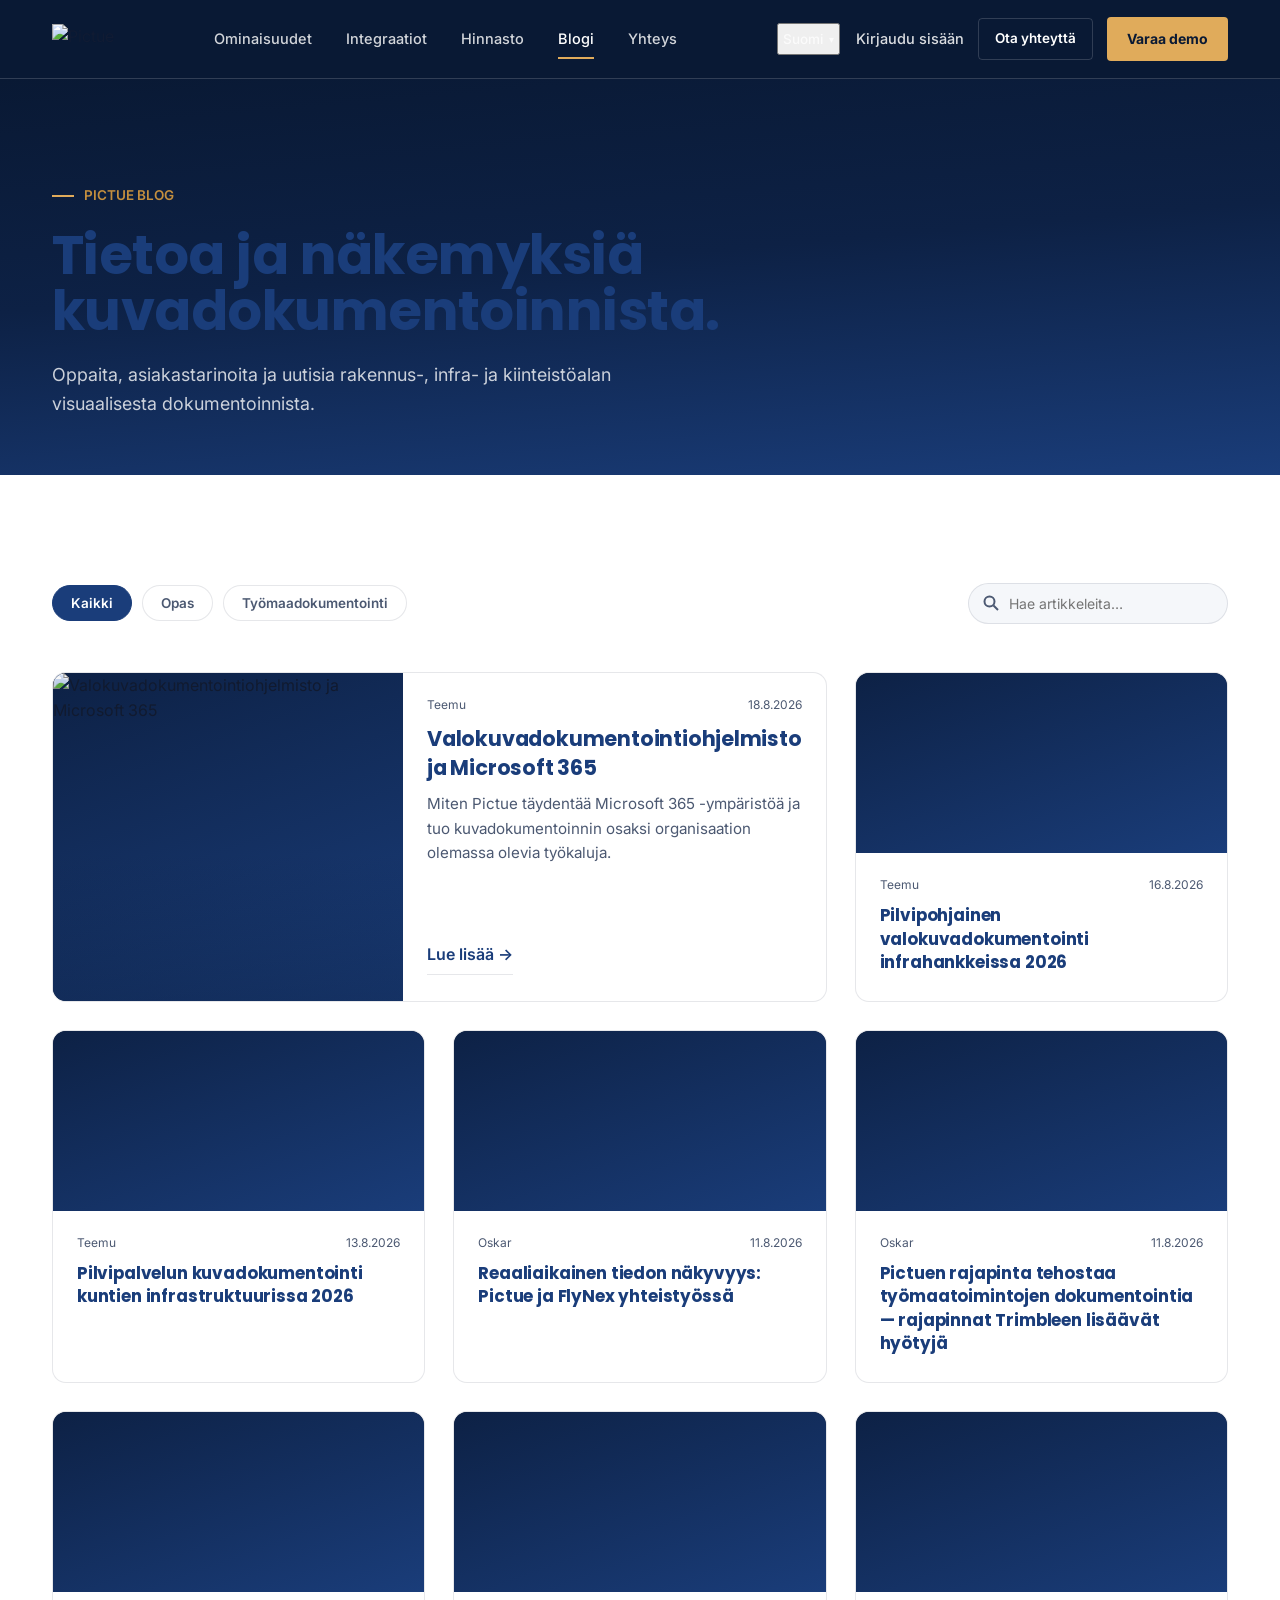
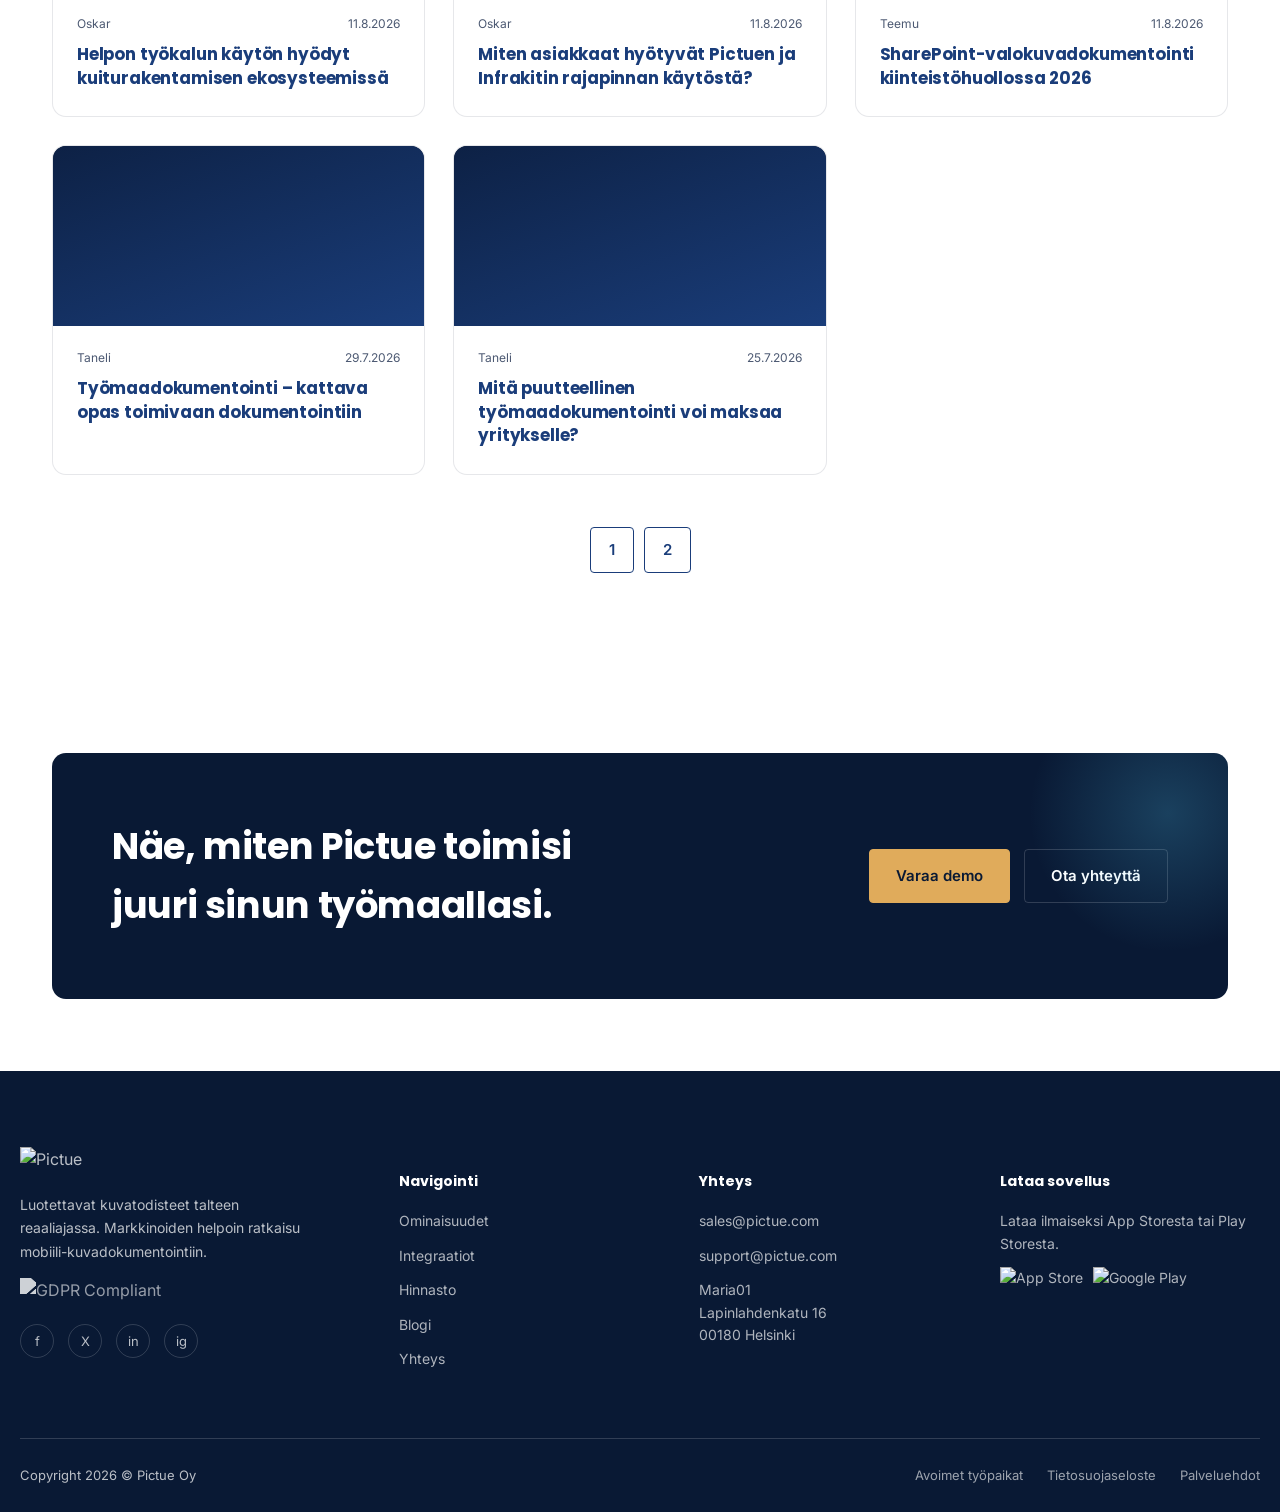
==== blogi.html @ f43bb25a "Add files via upload" ====
<!DOCTYPE html>
<html lang="fi">
<head>
<meta charset="UTF-8">
<meta name="viewport" content="width=device-width, initial-scale=1">
<title>Pictue Blog</title>
<meta name="description" content="Pictue-blogi: oppaita ja uutisia kuvadokumentoinnista, integraatioista ja rakennus- ja infra-alan digitalisaatiosta.">
<meta property="og:title" content="Pictue Blog">
<meta property="og:type" content="blog">
<link rel="stylesheet" href="styles.css">
</head>
<body>
<a href="#main" class="skip-link">Siirry sisältöön</a>

<header class="site-header">
  <div class="container nav-row">
    <a href="index.html" class="brand" aria-label="Pictue etusivulle"><img src="assets/Pictue-Logo-Light.png" alt="Pictue"></a>
    <nav class="nav-links" aria-label="Päänavigaatio">
      <a href="ominaisuudet.html">Ominaisuudet</a>
      <a href="integraatiot.html">Integraatiot</a>
      <a href="hinnasto.html">Hinnasto</a>
      <a href="blogi.html" class="active">Blogi</a>
      <a href="yhteys.html">Yhteys</a>
    </nav>
    <div class="nav-right">
      <div class="lang-switch">
        <button class="lang-current" aria-haspopup="true">Suomi <span class="chev">▾</span></button>
        <div class="lang-menu">
          <a href="blogi.html">Suomi</a>
          <a href="https://pictue.com/pictue-blog">English</a>
        </div>
      </div>
      <div class="nav-cta">
        <a class="login" href="https://web.app.pictue.com">Kirjaudu sisään</a>
        <a class="btn-nav-outline" style="padding:9px 16px; font-size:13.5px; border-radius: var(--radius-s); font-weight:600;" href="yhteys.html">Ota yhteyttä</a>
        <a class="btn-nav" href="https://pictue.com/fi/varaa-esittely">Varaa demo</a>
      </div>
      <button class="burger" aria-label="Avaa valikko" aria-expanded="false"><span></span><span></span><span></span></button>
    </div>
  </div>
  <div class="mobile-panel">
    <a href="ominaisuudet.html">Ominaisuudet</a>
    <a href="integraatiot.html">Integraatiot</a>
    <a href="hinnasto.html">Hinnasto</a>
    <a href="blogi.html">Blogi</a>
    <a href="yhteys.html">Yhteys</a>
    <div class="mobile-ctas">
      <a class="btn btn-gold" href="https://pictue.com/fi/varaa-esittely">Varaa demo</a>
      <a class="btn btn-outline-light" href="yhteys.html">Ota yhteyttä</a>
      <a class="btn btn-outline-light" href="https://web.app.pictue.com">Kirjaudu sisään</a>
    </div>
    <div class="mobile-langs">
      <a href="blogi.html">FI</a>
      <a href="https://pictue.com/pictue-blog">EN</a>
    </div>
  </div>
</header>

<main id="main">

  <!-- HERO -->
  <section class="hero" style="padding-bottom:56px;">
    <div class="container" style="padding-top:10px;">
      <div class="reveal in" style="max-width:680px;">
        <div class="eyebrow">PICTUE BLOG</div>
        <h1 class="display" style="margin-top:20px; font-size: clamp(2.2rem, 4.3vw, 3.4rem);">Tietoa ja näkemyksiä kuvadokumentoinnista.</h1>
        <p class="lede" style="color: rgba(255,255,255,.78); margin-top:20px;">Oppaita, asiakastarinoita ja uutisia rakennus-, infra- ja kiinteistöalan visuaalisesta dokumentoinnista.</p>
      </div>
    </div>
  </section>

  <!-- ARTICLES -->
  <section class="section-pad">
    <div class="container">

      <div class="blog-toolbar reveal">
        <div class="blog-filters">
          <button data-blog-filter="all" class="active">Kaikki</button>
          <button data-blog-filter="opas">Opas</button>
          <button data-blog-filter="tyomaadokumentointi">Työmaadokumentointi</button>
        </div>
        <div class="blog-search">
          <input type="search" id="blog-search" placeholder="Hae artikkeleita…" aria-label="Hae blogista">
        </div>
      </div>

      <div class="blog-grid reveal-stagger">

        <a class="blog-card blog-card-featured" data-blog-card data-title="Valokuvadokumentointiohjelmisto ja Microsoft 365" data-tags="yleinen microsoft" href="https://pictue.com/fi/pictue-blog/valokuvadokumentointiohjelmisto-ja-microsoft-365-2026">
          <div class="thumb img-fade"><img src="https://pictue.com/hs-fs/hubfs/Pictue-Rakennustyomaiden-Valokuv.png?width=2000&height=1125&name=Pictue-Rakennustyomaiden-Valokuv.png" alt="Valokuvadokumentointiohjelmisto ja Microsoft 365"></div>
          <div class="body">
            <div class="meta"><span>Teemu</span><span>18.8.2026</span></div>
            <h3 style="font-size:1.3rem;">Valokuvadokumentointiohjelmisto ja Microsoft 365</h3>
            <p style="color:var(--ink-soft); font-size:.95rem;">Miten Pictue täydentää Microsoft 365 -ympäristöä ja tuo kuvadokumentoinnin osaksi organisaation olemassa olevia työkaluja.</p>
            <span class="btn-ghost" style="margin-top:auto; align-self:flex-start;">Lue lisää →</span>
          </div>
        </a>

        <a class="blog-card" data-blog-card data-title="Pilvipohjainen valokuvadokumentointi infrahankkeissa 2026" data-tags="yleinen infra" href="https://pictue.com/fi/pictue-blog/pilvipohjainen-valokuvadokumentointi-infrahankkeissa-2026">
          <div class="thumb"></div>
          <div class="body">
            <div class="meta"><span>Teemu</span><span>16.8.2026</span></div>
            <h3>Pilvipohjainen valokuvadokumentointi infrahankkeissa 2026</h3>
          </div>
        </a>

        <a class="blog-card" data-blog-card data-title="Pilvipalvelun kuvadokumentointi kuntien infrastruktuurissa 2026" data-tags="yleinen kunnat" href="https://pictue.com/fi/pictue-blog/pilvipalvelun-kuvadokumentointi-kuntien-infrastruktuurissa-2026">
          <div class="thumb"></div>
          <div class="body">
            <div class="meta"><span>Teemu</span><span>13.8.2026</span></div>
            <h3>Pilvipalvelun kuvadokumentointi kuntien infrastruktuurissa 2026</h3>
          </div>
        </a>

        <a class="blog-card" data-blog-card data-title="Reaaliaikainen tiedon näkyvyys: Pictue ja FlyNex yhteistyössä" data-tags="yleinen integraatio" href="https://pictue.com/fi/pictue-blog/reaaliaikainen-tiedon-näkyvyys-picture-ja-flynex-yhteistyössä">
          <div class="thumb"></div>
          <div class="body">
            <div class="meta"><span>Oskar</span><span>11.8.2026</span></div>
            <h3>Reaaliaikainen tiedon näkyvyys: Pictue ja FlyNex yhteistyössä</h3>
          </div>
        </a>

        <a class="blog-card" data-blog-card data-title="Pictuen rajapinta tehostaa työmaatoimintojen dokumentointia. Rajapinnat Trimbleen lisäävät hyötyjä." data-tags="tyomaadokumentointi integraatio" href="https://pictue.com/fi/pictue-blog/pictuen-rajapinta-tehostaa-työmaatoimintojen-dokumentointia.-rajapinnat-trimbleen-lisäävät-hyötyjä">
          <div class="thumb"></div>
          <div class="body">
            <div class="meta"><span>Oskar</span><span>11.8.2026</span></div>
            <h3>Pictuen rajapinta tehostaa työmaatoimintojen dokumentointia — rajapinnat Trimbleen lisäävät hyötyjä</h3>
          </div>
        </a>

        <a class="blog-card" data-blog-card data-title="Helpon työkalun käytön hyödyt Kuiturakentamisen ekosysteemissä" data-tags="tyomaadokumentointi" href="https://pictue.com/fi/pictue-blog/helpon-työkalun-käytön-hyödyt-kuiturakentamisen-ekosysteemissä">
          <div class="thumb"></div>
          <div class="body">
            <div class="meta"><span>Oskar</span><span>11.8.2026</span></div>
            <h3>Helpon työkalun käytön hyödyt kuiturakentamisen ekosysteemissä</h3>
          </div>
        </a>

        <a class="blog-card" data-blog-card data-title="Miten asiakkaat hyötyvät Pictuen ja Infrakitin rajapinnan käytöstä?" data-tags="yleinen integraatio" href="https://pictue.com/fi/pictue-blog/miten-asiakkaat-hyötyvät-pictuen-ja-infrakitin-rajapinnan-käytöstä">
          <div class="thumb"></div>
          <div class="body">
            <div class="meta"><span>Oskar</span><span>11.8.2026</span></div>
            <h3>Miten asiakkaat hyötyvät Pictuen ja Infrakitin rajapinnan käytöstä?</h3>
          </div>
        </a>

        <a class="blog-card" data-blog-card data-title="SharePoint-valokuvadokumentointi kiinteistöhuollossa 2026" data-tags="yleinen microsoft" href="https://pictue.com/fi/pictue-blog/sharepoint-valokuvadokumentointi-kiinteistöhuollossa-2026">
          <div class="thumb"></div>
          <div class="body">
            <div class="meta"><span>Teemu</span><span>11.8.2026</span></div>
            <h3>SharePoint-valokuvadokumentointi kiinteistöhuollossa 2026</h3>
          </div>
        </a>

        <a class="blog-card" data-blog-card data-title="Työmaadokumentointi - kattava opas toimivaan dokumentointiin" data-tags="opas tyomaadokumentointi" href="https://pictue.com/fi/pictue-blog/tyomaadokumentointi">
          <div class="thumb"></div>
          <div class="body">
            <div class="meta"><span>Taneli</span><span>29.7.2026</span></div>
            <h3>Työmaadokumentointi – kattava opas toimivaan dokumentointiin</h3>
          </div>
        </a>

        <a class="blog-card" data-blog-card data-title="Mitä puutteellinen työmaadokumentointi voi maksaa yritykselle?" data-tags="tyomaadokumentointi" href="https://pictue.com/fi/pictue-blog/puutteellisen-tyomaadokumentoinnin-kustannukset">
          <div class="thumb"></div>
          <div class="body">
            <div class="meta"><span>Taneli</span><span>25.7.2026</span></div>
            <h3>Mitä puutteellinen työmaadokumentointi voi maksaa yritykselle?</h3>
          </div>
        </a>

      </div>

      <div style="display:flex; justify-content:center; gap:10px; margin-top:52px;">
        <a href="https://pictue.com/fi/pictue-blog/page/1" class="btn btn-outline" style="padding:10px 18px;">1</a>
        <a href="https://pictue.com/fi/pictue-blog/page/2" class="btn btn-outline" style="padding:10px 18px;">2</a>
      </div>
    </div>
  </section>

  <!-- CTA -->
  <section class="section-pad-sm">
    <div class="container">
      <div class="cta-band reveal">
        <h2>Näe, miten Pictue toimisi juuri sinun työmaallasi.</h2>
        <div class="cta-actions">
          <a class="btn btn-gold" href="https://pictue.com/fi/varaa-esittely">Varaa demo</a>
          <a class="btn btn-outline-light" href="yhteys.html">Ota yhteyttä</a>
        </div>
      </div>
    </div>
  </section>

</main>

<footer class="site-footer">
  <div class="container footer-top">
    <div class="footer-brand">
      <img src="assets/Pictue-Logo-Light.png" alt="Pictue">
      <p>Luotettavat kuvatodisteet talteen reaaliajassa. Markkinoiden helpoin ratkaisu mobiili-kuvadokumentointiin.</p>
      <img class="gdpr-badge" src="https://pictue.com/hs-fs/hubfs/Pictue-GDPR-Compliant.png" alt="GDPR Compliant">
      <div class="social-row">
        <a href="https://www.facebook.com/pictueofficial" aria-label="Facebook">f</a>
        <a href="https://x.com/Pictue_official" aria-label="X">X</a>
        <a href="https://www.linkedin.com/company/83029301" aria-label="LinkedIn">in</a>
        <a href="https://www.instagram.com/pictue_official" aria-label="Instagram">ig</a>
      </div>
    </div>
    <div class="footer-col">
      <h5>Navigointi</h5>
      <a href="ominaisuudet.html">Ominaisuudet</a>
      <a href="integraatiot.html">Integraatiot</a>
      <a href="hinnasto.html">Hinnasto</a>
      <a href="blogi.html">Blogi</a>
      <a href="yhteys.html">Yhteys</a>
    </div>
    <div class="footer-col">
      <h5>Yhteys</h5>
      <a href="mailto:sales@pictue.com">sales@pictue.com</a>
      <a href="mailto:support@pictue.com">support@pictue.com</a>
      <p>Maria01<br>Lapinlahdenkatu 16<br>00180 Helsinki</p>
    </div>
    <div class="footer-col">
      <h5>Lataa sovellus</h5>
      <p>Lataa ilmaiseksi App Storesta tai Play Storesta.</p>
      <div class="app-badges">
        <a href="https://apps.apple.com/fi/app/pictue/id1658549535?platform=iphone"><img src="https://pictue.com/hs-fs/hubfs/Pictue-Download-on-the-App-Store.png?width=300&height=92&name=Pictue-Download-on-the-App-Store.png" alt="App Store"></a>
        <a href="https://play.google.com/store/apps/details?id=com.pictue.pictue"><img src="https://pictue.com/hs-fs/hubfs/Pictue-Download-on-the-Play-Stor.png?width=300&height=92&name=Pictue-Download-on-the-Play-Stor.png" alt="Google Play"></a>
      </div>
    </div>
  </div>
  <div class="container footer-bottom">
    <span>Copyright 2026 © Pictue Oy</span>
    <div>
      <a href="#">Avoimet työpaikat</a>
      <a href="https://pictue.com/privacy-policy/">Tietosuojaseloste</a>
      <a href="#">Palveluehdot</a>
    </div>
  </div>
</footer>

<script src="script.js"></script>
</body>
</html>
---- styles.css ----
/* ==========================================================================
   PICTUE — Premium redesign design system
   Color: #1A3D7A (navy, dominant) · #E0AB5B (gold, premium emphasis)
   #56CCF4 (cyan, interactive/secondary) · #FFFFFF (breathing space)
   Type: Sora (display) / Inter (body)
   ========================================================================== */

@import url('https://fonts.googleapis.com/css2?family=Poppins:wght@400;500;600;700;800&family=Inter:wght@400;500;600;700&display=swap');

:root{
  --navy: #1A3D7A;
  --navy-700: #14315F;
  --navy-900: #0D2145;
  --navy-950: #091934;
  --gold: #E0AB5B;
  --gold-600: #C48F3E;
  --cyan: #56CCF4;
  --cyan-600: #2FB4E0;
  --white: #FFFFFF;
  --ink: #101B33;
  --ink-soft: #4C5972;
  --mist: #F5F7FA;
  --mist-2: #EEF1F6;
  --line: rgba(16,27,51,0.10);
  --line-on-navy: rgba(255,255,255,0.16);

  --font-display: 'Poppins', 'Inter', system-ui, sans-serif;
  --font-body: 'Inter', 'Poppins', system-ui, sans-serif;

  --container: 1240px;
  --radius-s: 4px;
  --radius-m: 8px;
  --radius-l: 14px;
  --ease: cubic-bezier(.22,.68,0,1);
}

*,*::before,*::after{ box-sizing: border-box; }
html{ scroll-behavior: smooth; }
body{
  margin:0;
  font-family: var(--font-body);
  color: var(--ink);
  background: var(--white);
  -webkit-font-smoothing: antialiased;
  line-height: 1.6;
  font-size: 16px;
}
img{ max-width:100%; display:block; }
a{ color: inherit; text-decoration:none; }
ul{ margin:0; padding:0; list-style:none; }
button{ font-family: inherit; cursor:pointer; }
h1,h2,h3,h4{ font-family: var(--font-display); margin:0; color: var(--navy); font-weight:700; letter-spacing:-0.01em; }
p{ margin:0; }

.container{ max-width: var(--container); margin:0 auto; padding: 0 32px; }

@media (max-width: 720px){
  .container{ padding: 0 20px; }
  body{ font-size: 15.5px; }
}

/* ---------- Utility type scale ---------- */
.eyebrow{
  font-family: var(--font-body);
  font-size: 13.5px;
  font-weight: 600;
  color: var(--gold-600);
  display:flex;
  align-items:center;
  gap:10px;
}
.eyebrow::before{
  content:"";
  width:22px; height:2px;
  background: var(--gold);
  display:inline-block;
}
h1.display{ font-size: clamp(2.5rem, 5vw, 4.1rem); line-height: 1.04; }
h2.section-title{ font-size: clamp(1.9rem, 3.4vw, 2.8rem); line-height: 1.12; }
h3.card-title{ font-size: 1.3rem; line-height: 1.3; }
.lede{ font-size: clamp(1.05rem, 1.4vw, 1.2rem); color: var(--ink-soft); line-height:1.65; max-width: 640px; }

/* ---------- Buttons ---------- */
.btn{
  position:relative;
  display:inline-flex; align-items:center; justify-content:center; gap:8px;
  padding: 14px 26px;
  border-radius: var(--radius-s);
  font-weight: 600;
  font-size: 15px;
  border: 1px solid transparent;
  transition: transform .3s var(--ease), background .3s var(--ease), border-color .3s var(--ease), color .3s var(--ease), box-shadow .3s var(--ease);
  white-space: nowrap;
  overflow: hidden;
  isolation: isolate;
}
.btn::before{
  content:"";
  position:absolute; inset:0;
  background: linear-gradient(120deg, transparent 20%, rgba(255,255,255,.35) 42%, rgba(255,255,255,.35) 48%, transparent 70%);
  transform: translateX(-130%);
  transition: transform .65s var(--ease);
  z-index:1;
  pointer-events:none;
}
.btn:hover::before{ transform: translateX(130%); }
.btn > *{ position:relative; z-index:2; }
.btn-primary{ background: var(--navy); color:#fff; border-color: var(--navy); }
.btn-primary:hover{ background:#fff; color: var(--navy); border-color: var(--navy); transform: translateY(-3px); box-shadow: 0 14px 28px rgba(26,61,122,.22); }
.btn-gold{ background: var(--gold); color: var(--navy-950); border-color: var(--gold); }
.btn-gold:hover{ background: var(--navy); color: var(--gold); border-color: var(--navy); transform: translateY(-3px); box-shadow: 0 14px 28px rgba(13,33,69,.28); }
.btn-outline{ border-color: var(--navy); color: var(--navy); background:transparent; }
.btn-outline:hover{ background: var(--navy); color:#fff; border-color: var(--navy); transform: translateY(-3px); box-shadow: 0 10px 22px rgba(13,33,69,.18); }
.btn-outline-light{ border-color: var(--line-on-navy); color:#fff; background:transparent; }
.btn-outline-light:hover{ border-color:#fff; background:#fff; color: var(--navy); transform: translateY(-3px); box-shadow: 0 10px 26px rgba(0,0,0,.25); }
.btn-ghost{ color: var(--navy); font-weight:600; display:inline-flex; align-items:center; gap:6px; padding: 6px 0; border-bottom: 1px solid var(--line); border-radius:0; transition: gap .25s var(--ease), border-color .25s var(--ease), color .25s var(--ease); }
.btn-ghost:hover{ border-color: var(--gold); color: var(--gold-600); gap:12px; }
.btn-ghost-light{ color:#fff; font-weight:600; display:inline-flex; align-items:center; gap:6px; padding:6px 0; border-bottom:1px solid var(--line-on-navy); border-radius:0; transition: gap .25s var(--ease), color .25s var(--ease), border-color .25s var(--ease); }
.btn-ghost-light:hover{ gap:12px; color: var(--gold); border-color: var(--gold); }
.btn-nav{ position:relative; overflow:hidden; isolation:isolate; background: var(--gold); color: var(--navy-950); transition: background .3s var(--ease), color .3s var(--ease), transform .3s var(--ease); }
.btn-nav:hover{ background: #fff; color: var(--navy); transform: translateY(-2px); }
.btn-nav::before{
  content:"";
  position:absolute; inset:0;
  background: linear-gradient(120deg, transparent 20%, rgba(255,255,255,.5) 42%, rgba(255,255,255,.5) 48%, transparent 70%);
  transform: translateX(-130%);
  transition: transform .6s var(--ease);
  z-index:1; pointer-events:none;
}
.btn-nav:hover::before{ transform: translateX(130%); }
.btn-nav > *{ position:relative; z-index:2; }
.btn-nav-outline{
  border: 1px solid var(--line-on-navy); color:#fff; background:transparent;
  transition: background .3s var(--ease), color .3s var(--ease), border-color .3s var(--ease), transform .3s var(--ease);
}
.btn-nav-outline:hover{ background:#fff; color: var(--navy); border-color:#fff; transform: translateY(-2px); }

/* ---------- Header / Nav ---------- */
.site-header{
  position: sticky; top:0; z-index: 200;
  background: var(--navy-950);
  border-bottom: 1px solid var(--line-on-navy);
}
.nav-row{
  display:flex; align-items:center; justify-content:space-between;
  height: 78px;
  transition: height .3s var(--ease);
}
.site-header.scrolled .nav-row{ height: 62px; }
.brand img{ height: 30px; width:auto; }
.nav-links{ display:flex; align-items:center; gap: 34px; }
.nav-links a{
  font-size: 14.5px; font-weight:500; color: rgba(255,255,255,.82);
  position:relative; padding: 6px 0;
  transition: color .2s;
}
.nav-links a:hover, .nav-links a.active{ color:#fff; }
.nav-links a.active::after{
  content:""; position:absolute; left:0; right:0; bottom:-2px; height:2px; background: var(--gold);
}
.nav-right{ display:flex; align-items:center; gap:16px; }
.lang-switch{ position: relative; }
.lang-current{ display:flex; align-items:center; gap:6px; color: rgba(255,255,255,.75); font-size:13.5px; font-weight:500; padding:6px 4px; transition: color .2s; }
.lang-current .chev{ display:inline-block; transition: transform .25s var(--ease); font-size:10px; }
.lang-switch:hover .lang-current, .lang-switch:focus-within .lang-current{ color:#fff; }
.lang-switch:hover .chev, .lang-switch:focus-within .chev{ transform: rotate(180deg); }
.lang-menu{
  position:absolute; top: 100%; right:0; margin-top:12px;
  background:#fff; border-radius: var(--radius-m); box-shadow: 0 20px 50px rgba(9,25,52,.28);
  min-width:220px; padding:6px; display:none; z-index: 50;
  opacity:0; transform: translateY(-6px);
  transition: opacity .2s var(--ease), transform .2s var(--ease);
}
.lang-switch:hover .lang-menu, .lang-switch:focus-within .lang-menu{ display:block; opacity:1; transform:none; }
.lang-menu a{ display:flex; align-items:center; justify-content:space-between; padding:10px 12px; border-radius:6px; color: var(--ink); font-size:14px; font-weight:500; transition: background .2s, color .2s, padding-left .2s; }
.lang-menu a:hover{ background: var(--mist); color: var(--navy); padding-left:16px; }
.lang-menu a.current{ color: var(--navy); font-weight:700; }
.lang-menu a.current::after{ content:"✓"; color: var(--gold); }
.nav-cta{ display:flex; align-items:center; gap:14px; }
.nav-cta a.login{ color: rgba(255,255,255,.85); font-size:14.5px; font-weight:500; }
.nav-cta a.login:hover{ color:#fff; }
.btn-nav{
  background: var(--gold); color: var(--navy-950); font-weight:700; font-size: 14px;
  padding: 11px 20px; border-radius: var(--radius-s);
  transition: background .2s, transform .2s;
}
.btn-nav:hover{ background:#fff; transform: translateY(-1px); }
.burger{ display:none; background:none; border:0; width:28px; height:20px; position:relative; }
.burger span{ position:absolute; left:0; right:0; height:2px; background:#fff; transition: all .25s; }
.burger span:nth-child(1){ top:0; }
.burger span:nth-child(2){ top:9px; }
.burger span:nth-child(3){ top:18px; }
.mobile-panel{
  display:none; position:fixed; inset:62px 0 0 0; background: var(--navy-950); z-index:150;
  padding: 24px 24px 40px; overflow-y:auto;
}
.mobile-panel.open{ display:block; }
.mobile-panel a{ display:block; padding: 16px 4px; font-size: 20px; color:#fff; border-bottom:1px solid var(--line-on-navy); font-family: var(--font-display); font-weight:600; }
.mobile-panel .mobile-ctas{ margin-top:24px; display:flex; flex-direction:column; gap:12px; }
.mobile-panel .mobile-langs{ margin-top:28px; display:flex; gap:16px; }
.mobile-panel .mobile-langs a{ border:0; padding:8px 0; font-size:14px; color: rgba(255,255,255,.7); font-family: var(--font-body); font-weight:500; }

@media (max-width: 980px){
  .nav-links, .nav-cta .login, .nav-cta .btn-nav-outline{ display:none; }
  .burger{ display:block; }
  .nav-cta .btn-nav{ padding: 9px 14px; font-size: 13px; }
  .lang-switch{ display:none; }
}

/* ---------- Sections generic ---------- */
section{ position: relative; }
.section-pad{ padding: 108px 0; }
.section-pad-sm{ padding: 72px 0; }
@media (max-width: 720px){
  .section-pad{ padding: 68px 0; }
  .section-pad-sm{ padding: 48px 0; }
}
.on-navy{ background: var(--navy-950); color: #fff; }
.on-navy h2, .on-navy h3, .on-navy h1{ color:#fff; }
.on-mist{ background: var(--mist); }
.section-head{ display:flex; align-items:flex-end; justify-content:space-between; gap:40px; margin-bottom: 56px; }
.section-head .lede{ margin-top:14px; }
@media (max-width: 780px){
  .section-head{ flex-direction:column; align-items:flex-start; gap:20px; margin-bottom:36px; }
}

/* ---------- Reveal on scroll (directional) ---------- */
.reveal{ opacity:0; transform: translateY(26px); transition: opacity .8s var(--ease), transform .8s var(--ease); }
.reveal.in{ opacity:1; transform:none; }
.reveal-left{ opacity:0; transform: translateX(-46px); transition: opacity .8s var(--ease), transform .8s var(--ease); }
.reveal-left.in{ opacity:1; transform:none; }
.reveal-right{ opacity:0; transform: translateX(46px); transition: opacity .8s var(--ease), transform .8s var(--ease); }
.reveal-right.in{ opacity:1; transform:none; }
.reveal-down{ opacity:0; transform: translateY(-26px); transition: opacity .8s var(--ease), transform .8s var(--ease); }
.reveal-down.in{ opacity:1; transform:none; }
.reveal-zoom{ opacity:0; transform: scale(.92); transition: opacity .8s var(--ease), transform .8s var(--ease); }
.reveal-zoom.in{ opacity:1; transform:none; }

.reveal-stagger > *{ opacity:0; transform: translateY(22px); transition: opacity .7s var(--ease), transform .7s var(--ease); }
.reveal-stagger.in > *{ opacity:1; transform:none; }
.reveal-stagger.in > *:nth-child(1){ transition-delay: .02s; }
.reveal-stagger.in > *:nth-child(2){ transition-delay: .10s; }
.reveal-stagger.in > *:nth-child(3){ transition-delay: .18s; }
.reveal-stagger.in > *:nth-child(4){ transition-delay: .26s; }
.reveal-stagger.in > *:nth-child(5){ transition-delay: .34s; }
.reveal-stagger.in > *:nth-child(6){ transition-delay: .42s; }

.reveal-stagger-x > *{ opacity:0; transform: translateX(-30px); transition: opacity .7s var(--ease), transform .7s var(--ease); }
.reveal-stagger-x.in > *{ opacity:1; transform:none; }
.reveal-stagger-x.in > *:nth-child(1){ transition-delay: .02s; }
.reveal-stagger-x.in > *:nth-child(2){ transition-delay: .10s; }
.reveal-stagger-x.in > *:nth-child(3){ transition-delay: .18s; }
.reveal-stagger-x.in > *:nth-child(4){ transition-delay: .26s; }
.reveal-stagger-x.in > *:nth-child(5){ transition-delay: .34s; }
.reveal-stagger-x.in > *:nth-child(6){ transition-delay: .42s; }

@media (prefers-reduced-motion: reduce){
  .reveal, .reveal-left, .reveal-right, .reveal-down, .reveal-zoom,
  .reveal-stagger > *, .reveal-stagger-x > *{ opacity:1 !important; transform:none !important; transition:none !important; }
}

/* ---------- Image fade / soft-focus reveal on hover ---------- */
.img-fade{ position:relative; overflow:hidden; display:block; }
.img-fade img{ transition: filter .55s var(--ease), transform .55s var(--ease); filter: saturate(.9) brightness(.97); }
.img-fade::after{
  content:"";
  position:absolute; inset:0;
  background: linear-gradient(180deg, rgba(9,25,52,0) 55%, rgba(9,25,52,.32) 100%);
  opacity:1;
  transition: opacity .5s var(--ease);
  pointer-events:none;
}
.img-fade:hover img{ filter: saturate(1.05) brightness(1.02); transform: scale(1.035); }
.img-fade:hover::after{ opacity:.35; }

.img-blur-reveal{ position:relative; overflow:hidden; display:block; }
.img-blur-reveal img{ transition: filter .6s var(--ease), transform .6s var(--ease); filter: blur(3px) brightness(.94); transform: scale(1.04); }
.img-blur-reveal:hover img, .img-blur-reveal.in img{ filter: blur(0) brightness(1); transform: scale(1); }

/* ---------- Hero ---------- */
.hero{
  background: linear-gradient(175deg, var(--navy-950) 0%, var(--navy-900) 46%, var(--navy) 100%);
  color:#fff;
  padding: 96px 0 0;
  overflow:hidden;
}
.hero-grid{
  display:grid; grid-template-columns: 1.05fr .95fr; gap: 56px; align-items:center;
  padding-bottom: 76px;
}
.hero-kicker{ display:flex; gap:28px; flex-wrap:wrap; margin: 34px 0 30px; }
.hero-kicker div{ font-size: 14px; color: rgba(255,255,255,.72); }
.hero-kicker strong{ display:block; color: var(--gold); font-family: var(--font-display); font-size:15px; margin-bottom:3px; }
.hero-quote{
  border-left: 2px solid var(--gold);
  padding-left: 18px;
  margin: 30px 0 36px;
  font-size: 15.5px;
  color: rgba(255,255,255,.82);
  max-width: 560px;
  font-style: italic;
}
.hero-quote b{ font-style: normal; color:#fff; }
.hero-ctas{ display:flex; gap:16px; flex-wrap:wrap; }
.hero-visual{ position:relative; }
.hero-visual img{
  display:block;
  width:100%;
  -webkit-mask-image: linear-gradient(180deg, #000 78%, transparent 100%);
  mask-image: linear-gradient(180deg, #000 78%, transparent 100%);
  filter: drop-shadow(0 30px 50px rgba(0,0,0,.35));
}
.hero-visual::before{
  content:"";
  position:absolute; top:-40px; right:-40px; width:220px; height:220px;
  background: radial-gradient(circle, rgba(224,171,91,.28), transparent 70%);
  z-index:0;
}
@media (max-width: 980px){
  .hero-grid{ grid-template-columns: 1fr; padding-bottom:50px; }
  .hero{ padding-top: 56px; }
  .hero-visual{ margin: 0 -20px; }
  .hero-visual img{ width: calc(100% + 40px); max-width:none; }
}

/* ---------- Logo strip ---------- */
.logo-strip{ padding: 34px 0; border-top: 1px solid var(--line-on-navy); }
.logo-strip .label{ font-size:12.5px; letter-spacing:.02em; color: rgba(255,255,255,.5); margin-bottom:20px; }
.logo-track{ display:flex; align-items:center; gap: 52px; flex-wrap:wrap; }
.logo-track img{ height: 30px; width:auto; object-fit:contain; filter: brightness(0) invert(1); opacity:.72; transition: opacity .2s; }
.logo-track img:hover{ opacity:1; }
.logo-strip.light{ border-top: 1px solid var(--line); }
.logo-strip.light .label{ color: var(--ink-soft); }
.logo-strip.light .logo-track img{ filter: grayscale(1); opacity:.55; }
.logo-strip.light .logo-track img:hover{ opacity: .95; }

/* ---------- Proof / stat section ---------- */
.proof{
  display:grid; grid-template-columns: .8fr 1.2fr; gap: 64px; align-items:center;
}
.proof-number{
  font-family: var(--font-display); font-weight:800; color: var(--navy);
  font-size: clamp(4.2rem, 9vw, 7.2rem); line-height:.9; letter-spacing:-0.02em;
}
.proof-number span{ color: var(--gold); }
@media (max-width: 900px){ .proof{ grid-template-columns:1fr; gap:28px; } }

/* ---------- Product story rows ---------- */
.story-row{
  display:grid; grid-template-columns: 1fr 1fr; gap: 64px; align-items:center;
  padding: 64px 0;
  border-top: 1px solid var(--line);
}
.story-row:first-of-type{ border-top:none; }
.story-row.reverse .story-media{ order: 2; }
.story-index{ font-family: var(--font-display); font-weight:700; color: var(--gold-600); font-size:14px; margin-bottom:14px; }
.story-media img{ border-radius: var(--radius-l); border:1px solid var(--line); }
.story-copy p{ color: var(--ink-soft); margin-top:16px; font-size:1.02rem; }
@media (max-width: 900px){
  .story-row, .story-row.reverse{ grid-template-columns:1fr; gap:26px; }
  .story-row.reverse .story-media{ order:0; }
}

/* ---------- Testimonials ---------- */
.testimonial-feature{
  display:grid; grid-template-columns: .85fr 1.15fr; gap:0; border:1px solid var(--line); border-radius: var(--radius-l); overflow:hidden;
}
.testimonial-feature .tf-media{ position:relative; background: var(--mist-2); }
.testimonial-feature .tf-media img{ width:100%; height:100%; object-fit:cover; min-height:340px; }
.testimonial-feature .tf-body{ padding: 52px 56px; display:flex; flex-direction:column; justify-content:center; }
.stars{ color: var(--gold); letter-spacing:3px; font-size:14px; margin-bottom:18px; }
.testimonial-feature h3{ font-size:1.7rem; margin-bottom:16px; }
.testimonial-feature p.quote{ color: var(--ink-soft); font-size:1.02rem; margin-bottom:26px; }
.tf-person{ display:flex; align-items:center; gap:14px; }
.tf-person img{ width:52px; height:52px; border-radius:50%; object-fit:cover; }
.tf-person .name{ font-weight:700; font-family: var(--font-display); font-size:15px; }
.tf-person .role{ font-size:13.5px; color: var(--ink-soft); }
@media (max-width: 860px){
  .testimonial-feature{ grid-template-columns:1fr; }
  .testimonial-feature .tf-body{ padding: 36px 26px; }
  .testimonial-feature .tf-media img{ min-height:220px; }
}

.mini-testimonials{ display:grid; grid-template-columns:1fr 1fr; gap:24px; margin-top:24px; }
.mini-card{ border:1px solid var(--line); border-radius: var(--radius-m); padding: 30px; display:flex; flex-direction:column; gap:14px; transition: transform .3s var(--ease), box-shadow .3s var(--ease); }
.mini-card:hover{ transform: translateY(-5px); box-shadow: 0 20px 40px rgba(13,33,69,.10); }
.mini-card h4{ font-family: var(--font-display); font-size:1.1rem; }
.mini-card p{ color: var(--ink-soft); font-size:.96rem; }
@media (max-width:760px){ .mini-testimonials{ grid-template-columns:1fr; } }

/* ---------- Industries ---------- */
.industry-strip{ display:grid; grid-template-columns: repeat(4,1fr); gap:2px; background: var(--line); border:1px solid var(--line); border-radius: var(--radius-l); overflow:hidden; }
.industry-tile{ position:relative; aspect-ratio: 3/4; overflow:hidden; background: var(--navy-950); }
.industry-tile img{ width:100%; height:100%; object-fit:cover; opacity:.62; transition: transform .6s var(--ease), opacity .4s; }
.industry-tile:hover img{ transform: scale(1.06); opacity:.42; }
.industry-tile .tag{ position:absolute; left:20px; bottom:20px; right:20px; color:#fff; font-family: var(--font-display); font-weight:700; font-size:1.05rem; }
.industry-tile .tag small{ display:block; font-family: var(--font-body); font-weight:500; font-size:12.5px; color: rgba(255,255,255,.6); margin-top:4px; }
@media (max-width: 900px){ .industry-strip{ grid-template-columns: repeat(2,1fr); } }

/* ---------- Article / blog cards ---------- */
.article-grid{ display:grid; grid-template-columns: 1.15fr .85fr; gap:36px; }
.article-feature{ border:1px solid var(--line); border-radius: var(--radius-l); overflow:hidden; display:flex; flex-direction:column; transition: transform .3s var(--ease), box-shadow .3s var(--ease); }
.article-feature:hover{ transform: translateY(-5px); box-shadow: 0 24px 48px rgba(13,33,69,.12); }
.article-feature img{ height:300px; width:100%; object-fit:cover; transition: transform .6s var(--ease); }
.article-feature:hover img{ transform: scale(1.04); }
.article-feature .body{ padding: 30px 32px 34px; }
.article-list{ display:flex; flex-direction:column; gap:22px; }
.article-row{ display:flex; gap:18px; border-bottom:1px solid var(--line); padding-bottom:22px; transition: transform .3s var(--ease); }
.article-row:hover{ transform: translateX(6px); }
.article-row:last-child{ border-bottom:none; padding-bottom:0; }
.article-row img{ width:120px; height:88px; object-fit:cover; border-radius: var(--radius-s); flex:none; overflow:hidden; transition: transform .5s var(--ease); }
.article-row:hover img{ transform: scale(1.06); }
.article-tag{ font-size:12px; font-weight:700; color: var(--gold-600); text-transform:none; letter-spacing:.02em; margin-bottom:8px; display:block; }
.article-row h4{ font-size:1rem; line-height:1.35; }
.article-feature h3{ font-size:1.5rem; margin: 6px 0 12px; }
.article-feature p{ color: var(--ink-soft); font-size:.98rem; margin-bottom:18px; }
@media (max-width:900px){ .article-grid{ grid-template-columns:1fr; } }

/* ---------- CTA band ---------- */
.cta-band{
  background: var(--navy-950);
  color:#fff;
  border-radius: var(--radius-l);
  padding: 64px 60px;
  display:flex; align-items:center; justify-content:space-between; gap:40px;
  position:relative; overflow:hidden;
}
.cta-band::after{
  content:""; position:absolute; right:-80px; top:-80px; width:280px; height:280px; border-radius:50%;
  background: radial-gradient(circle, rgba(86,204,244,.22), transparent 70%);
}
.cta-band h2{ color:#fff; font-size: clamp(1.7rem, 3vw, 2.3rem); max-width:520px; }
.cta-actions{ display:flex; gap:14px; flex-wrap:wrap; }
@media (max-width: 820px){
  .cta-band{ flex-direction:column; align-items:flex-start; padding: 44px 28px; }
}

/* ---------- Footer ---------- */
.site-footer{ background: var(--navy-950); color: rgba(255,255,255,.72); }
.footer-top{ display:grid; grid-template-columns: 1.3fr 1fr 1fr 1fr; gap:40px; padding: 76px 0 56px; border-bottom:1px solid var(--line-on-navy); }
.footer-brand img{ height:28px; margin-bottom:18px; }
.footer-brand p{ font-size:14px; max-width:280px; line-height:1.7; }
.footer-col h5{ color:#fff; font-family: var(--font-display); font-size:14px; margin-bottom:18px; }
.footer-col a, .footer-col p{ display:block; font-size:14px; margin-bottom:12px; color: rgba(255,255,255,.68); }
.footer-col a:hover{ color:#fff; }
.gdpr-badge{ height:40px; margin-top:14px; filter: brightness(0) invert(1); opacity:.8; }
.app-badges{ display:flex; gap:10px; margin-top:10px; }
.app-badges img{ height:36px; width:auto; }
.social-row{ display:flex; gap:14px; margin-top:6px; }
.social-row a{ width:34px; height:34px; border:1px solid var(--line-on-navy); border-radius:50%; display:flex; align-items:center; justify-content:center; font-size:13px; }
.footer-bottom{ display:flex; align-items:center; justify-content:space-between; padding: 26px 0; font-size:13px; flex-wrap:wrap; gap:12px; }
.footer-bottom a{ margin-left:20px; color: rgba(255,255,255,.6); }
.footer-bottom a:hover{ color:#fff; }
@media (max-width: 900px){
  .footer-top{ grid-template-columns: 1fr 1fr; row-gap: 36px; }
}
@media (max-width: 560px){
  .footer-top{ grid-template-columns: 1fr; }
}

/* ---------- Misc shared components used across inner pages ---------- */
.tag-pill{ display:inline-flex; align-items:center; padding:6px 14px; border-radius:40px; background: var(--mist-2); font-size:13px; font-weight:600; color: var(--navy); }
.divider{ height:1px; background: var(--line); width:100%; }
.badge-gold{ background: rgba(224,171,91,.14); color: var(--gold-600); border:1px solid rgba(224,171,91,.35); }

/* ---------- Integrations page: ecosystem illustration ---------- */
.eco-illustration{ padding: 56px 20px 40px; text-align:center; }
.eco-node{
  width:130px; height:130px; border-radius:50%;
  background: radial-gradient(circle at 32% 28%, var(--navy-700), var(--navy-950) 70%);
  color:#fff; display:flex; align-items:center; justify-content:center;
  font-family: var(--font-display); font-weight:700; font-size:1.05rem; letter-spacing:.02em;
  margin: 0 auto; position:relative; z-index:2;
  box-shadow: 0 0 0 10px rgba(224,171,91,.10), 0 30px 60px rgba(0,0,0,.35);
  animation: eco-pulse 3.2s ease-in-out infinite;
}
@keyframes eco-pulse{
  0%,100%{ box-shadow: 0 0 0 10px rgba(224,171,91,.10), 0 30px 60px rgba(0,0,0,.35); }
  50%{ box-shadow: 0 0 0 18px rgba(224,171,91,.16), 0 30px 60px rgba(0,0,0,.35); }
}
.eco-line{ width:2px; height:48px; background: linear-gradient(var(--gold), transparent); margin: 0 auto; }
.marquee{
  overflow:hidden; position:relative; padding: 22px 0 6px;
  -webkit-mask-image: linear-gradient(90deg, transparent, #000 10%, #000 90%, transparent);
  mask-image: linear-gradient(90deg, transparent, #000 10%, #000 90%, transparent);
}
.marquee-track{ display:flex; gap:48px; width:max-content; animation: marquee-scroll 26s linear infinite; }
.marquee-track span{
  font-family: var(--font-display); font-weight:600; font-size:14px; color: rgba(255,255,255,.55);
  border: 1px solid var(--line-on-navy); border-radius:30px; padding: 9px 20px; white-space:nowrap;
  transition: color .25s, border-color .25s;
}
.marquee:hover .marquee-track{ animation-play-state: paused; }
.marquee-track span:hover{ color:#fff; border-color: var(--gold); }
@keyframes marquee-scroll{ from{ transform: translateX(0); } to{ transform: translateX(-50%); } }
@media (prefers-reduced-motion: reduce){ .marquee-track{ animation: none; } .eco-node{ animation:none; } }

/* ---------- Integrations reel (carousel of flip cards) ---------- */
.reel-wrap{ display:flex; align-items:center; gap:18px; }
.reel-nav{
  flex:none; width:48px; height:48px; border-radius:50%; border:1px solid var(--line); background:#fff;
  display:flex; align-items:center; justify-content:center; font-size:20px; color: var(--navy);
  transition: background .25s, color .25s, transform .25s, box-shadow .25s;
}
.reel-nav:hover{ background: var(--navy); color:#fff; transform: scale(1.08); box-shadow: 0 12px 26px rgba(13,33,69,.22); }
.reel-track{
  display:flex; gap:24px; overflow-x:auto; scroll-snap-type:x mandatory; scroll-behavior:smooth;
  padding: 12px 4px 28px; flex:1; scrollbar-width: thin;
}
.reel-track::-webkit-scrollbar{ height:6px; }
.reel-track::-webkit-scrollbar-thumb{ background: var(--line); border-radius:10px; }
.reel-card{ flex: 0 0 300px; scroll-snap-align:start; }
@media (max-width: 640px){ .reel-card{ flex-basis: 82vw; } .reel-nav{ display:none; } }

.flip-card{ position:relative; width:100%; height:300px; perspective: 1500px; cursor:pointer; }
.flip-card-inner{
  position:relative; width:100%; height:100%; transition: transform .7s var(--ease);
  transform-style: preserve-3d;
}
.flip-card.flipped .flip-card-inner{ transform: rotateY(180deg); }
.flip-face{
  position:absolute; inset:0; backface-visibility:hidden; -webkit-backface-visibility:hidden;
  border:1px solid var(--line); border-radius: var(--radius-l); padding:26px;
  display:flex; flex-direction:column; gap:12px; background:#fff;
  transition: border-color .25s, box-shadow .25s;
}
.flip-card:hover .flip-face{ border-color: var(--cyan); box-shadow: 0 20px 44px rgba(13,33,69,.10); }
.flip-face .integration-logo{ height:40px; display:flex; align-items:center; }
.flip-face .integration-logo img{ max-height:40px; max-width:140px; object-fit:contain; }
.flip-face h4{ font-family: var(--font-display); font-size:1.05rem; }
.flip-face p{ color: var(--ink-soft); font-size:.92rem; line-height:1.55; }
.flip-hint{ margin-top:auto; font-size:12px; font-weight:600; color: var(--gold-600); display:flex; align-items:center; gap:6px; }
.flip-back{ transform: rotateY(180deg); background: var(--navy-950); border-color: var(--navy-950); color:#fff; }
.flip-back p{ color: rgba(255,255,255,.78); }
.flip-back .flip-hint{ color: var(--gold); }
.flip-back a{ margin-top:auto; font-weight:700; color: var(--gold); font-size:.9rem; }

.hub{ display:none; } /* legacy, superseded by .eco-illustration */
@media (max-width: 980px){ .integration-grid{ grid-template-columns: repeat(2,1fr); } }
@media (max-width: 620px){ .integration-grid{ grid-template-columns: 1fr; } }
.integration-card{
  border:1px solid var(--line); border-radius: var(--radius-l); padding: 30px;
  display:flex; flex-direction:column; gap:16px;
  transition: border-color .25s, transform .25s, box-shadow .25s;
  background:#fff;
}
.integration-card:hover{ border-color: var(--cyan); transform: translateY(-4px); box-shadow: 0 20px 44px rgba(13,33,69,.10); }
.integration-logo{
  height:44px; display:flex; align-items:center;
}
.integration-logo img{ max-height:44px; max-width:150px; object-fit:contain; }
.integration-card h4{ font-family: var(--font-display); font-size:1.08rem; }
.integration-card p{ color: var(--ink-soft); font-size:.94rem; }
.integration-card a{ font-weight:600; font-size:.9rem; color:var(--navy); margin-top:auto; }
.integration-card a:hover{ color: var(--cyan-600); }

.summary-list{ display:flex; flex-direction:column; gap:16px; }
.summary-list li{ display:flex; gap:14px; align-items:flex-start; font-size:1rem; color: var(--ink-soft); }
.summary-list .check{
  flex:none; width:26px; height:26px; border-radius:50%; background: rgba(224,171,91,.16); color: var(--gold-600);
  display:flex; align-items:center; justify-content:center; font-size:13px; font-weight:700; margin-top:2px;
}

/* ---------- Pricing page ---------- */
.pricing-grid{ display:grid; grid-template-columns: repeat(4, 1fr); gap: 20px; }
@media (max-width: 1100px){ .pricing-grid{ grid-template-columns: repeat(2,1fr); } }
@media (max-width: 620px){ .pricing-grid{ grid-template-columns: 1fr; } }
.plan-card{
  border:1px solid var(--line); border-radius: var(--radius-l); padding: 30px 26px; background:#fff;
  display:flex; flex-direction:column; gap:16px; position:relative;
  transition: transform .25s, box-shadow .25s, border-color .25s;
}
.plan-card:hover{ transform: translateY(-4px); box-shadow: 0 24px 50px rgba(13,33,69,.10); }
.plan-card.popular{ border-color: var(--gold); box-shadow: 0 24px 54px rgba(224,171,91,.18); }
.plan-badge{
  position:absolute; top:-13px; left:26px; background: var(--gold); color: var(--navy-950);
  font-size:12px; font-weight:700; padding:5px 12px; border-radius:20px;
}
.plan-name{ font-family: var(--font-display); font-weight:700; font-size:1.15rem; color: var(--navy-950); }
.plan-desc{ font-size:.92rem; color: var(--ink-soft); min-height:42px; line-height:1.5; }
.plan-price{ font-family: var(--font-display); font-weight:800; font-size:2.3rem; color: var(--navy); }
.plan-price small{ font-size:.9rem; font-weight:600; color: var(--ink-soft); }
.plan-team{ font-size:.88rem; color: var(--ink-soft); border-top:1px solid var(--line); padding-top:14px; }
.plan-card .btn{ margin-top:auto; width:100%; }

.benefit-grid{ display:grid; grid-template-columns: repeat(3,1fr); gap:18px 28px; }
@media (max-width: 760px){ .benefit-grid{ grid-template-columns: 1fr 1fr; } }
@media (max-width: 480px){ .benefit-grid{ grid-template-columns: 1fr; } }
.benefit-item{ display:flex; gap:12px; align-items:flex-start; font-size:.96rem; color: var(--ink-soft); }
.benefit-item .check{ flex:none; width:22px; height:22px; border-radius:50%; background: rgba(86,204,244,.16); color: var(--cyan-600); display:flex; align-items:center; justify-content:center; font-size:12px; font-weight:700; margin-top:2px; }

.calc-card{ border:1px solid var(--line); border-radius: var(--radius-l); padding: 44px; background:#fff; }
.calc-grid{ display:grid; grid-template-columns: 1.1fr .9fr; gap:48px; }
@media (max-width: 900px){ .calc-grid{ grid-template-columns:1fr; gap:32px; } }
.calc-field{ margin-bottom:26px; }
.calc-field label{ display:flex; justify-content:space-between; font-size:.92rem; font-weight:600; color: var(--navy-950); margin-bottom:10px; }
.calc-field output{ color: var(--gold-600); font-family: var(--font-display); }
input[type=range]{
  -webkit-appearance:none; width:100%; height:4px; border-radius:2px; background: var(--line); outline:none;
}
input[type=range]::-webkit-slider-thumb{
  -webkit-appearance:none; width:20px; height:20px; border-radius:50%; background: var(--navy); cursor:pointer; border:3px solid #fff; box-shadow: 0 0 0 1px var(--navy);
}
input[type=range]::-moz-range-thumb{ width:20px; height:20px; border-radius:50%; background: var(--navy); cursor:pointer; border:3px solid #fff; box-shadow: 0 0 0 1px var(--navy); }
.calc-result{ background: var(--navy-950); color:#fff; border-radius: var(--radius-l); padding: 34px; display:flex; flex-direction:column; gap:18px; }
.calc-result .row{ display:flex; justify-content:space-between; align-items:center; font-size:.95rem; padding-bottom:14px; border-bottom:1px solid var(--line-on-navy); }
.calc-result .row:last-of-type{ border-bottom:none; padding-bottom:0; }
.calc-result .row strong{ font-family: var(--font-display); font-size:1.3rem; }
.calc-result .headline{ font-size:.82rem; color: rgba(255,255,255,.6); text-transform:none; }
.calc-savings{ color: var(--gold); font-size:1.9rem !important; }
.calc-note{ display:flex; gap:14px; background: rgba(224,171,91,.08); border:1px solid rgba(224,171,91,.3); border-radius: var(--radius-m); padding:20px 22px; margin-top:28px; font-size:.92rem; color: var(--ink-soft); }
.calc-note .icon{ font-size:1.3rem; flex:none; }

.accordion{ border-top:1px solid var(--line); max-width: 820px; }
.accordion-item{ border-bottom:1px solid var(--line); }
.accordion-trigger{
  width:100%; text-align:left; background:none; border:0; padding: 24px 4px;
  display:flex; align-items:center; justify-content:space-between; gap:20px;
  font-family: var(--font-display); font-weight:600; font-size:1.02rem; color: var(--navy-950);
}
.accordion-trigger .plus{ flex:none; width:26px; height:26px; border-radius:50%; border:1px solid var(--line); display:flex; align-items:center; justify-content:center; transition: transform .3s; font-size:15px; color: var(--navy); }
.accordion-item.open .accordion-trigger .plus{ transform: rotate(45deg); background: var(--navy); color:#fff; border-color: var(--navy); }
.accordion-panel{ max-height:0; overflow:hidden; transition: max-height .35s var(--ease); }
.accordion-panel p{ padding: 0 4px 24px; color: var(--ink-soft); font-size:.98rem; max-width: 700px; }

/* ---------- Blog page ---------- */
.blog-toolbar{ display:flex; align-items:center; justify-content:space-between; gap:24px; flex-wrap:wrap; margin-bottom:48px; }
.blog-filters{ display:flex; gap:10px; flex-wrap:wrap; }
.blog-filters button{
  border:1px solid var(--line); background:#fff; padding:9px 18px; border-radius:30px; font-size:13.5px; font-weight:600; color: var(--ink-soft);
  transition: all .2s;
}
.blog-filters button.active, .blog-filters button:hover{ background: var(--navy); color:#fff; border-color:var(--navy); }
.blog-search{ position:relative; }
.blog-search input{
  border:1px solid var(--line); border-radius:30px; padding: 11px 20px 11px 40px; font-size:14px; width:260px;
  font-family: var(--font-body); background: var(--mist) url('data:image/svg+xml;utf8,<svg xmlns="http://www.w3.org/2000/svg" width="16" height="16" fill="none" stroke="%234C5972" stroke-width="2"><circle cx="6.5" cy="6.5" r="5"/><line x1="10.5" y1="10.5" x2="15" y2="15"/></svg>') no-repeat 14px center;
}
.blog-grid{ display:grid; grid-template-columns: repeat(3,1fr); gap:28px; }
@media (max-width: 980px){ .blog-grid{ grid-template-columns: repeat(2,1fr); } }
@media (max-width: 640px){ .blog-grid{ grid-template-columns: 1fr; } .blog-toolbar{ flex-direction:column; align-items:stretch; } .blog-search input{ width:100%; } }
.blog-card{ border:1px solid var(--line); border-radius: var(--radius-l); overflow:hidden; display:flex; flex-direction:column; background:#fff; transition: transform .25s, box-shadow .25s; }
.blog-card:hover{ transform: translateY(-4px); box-shadow: 0 22px 46px rgba(13,33,69,.10); }
.blog-card .thumb{ height:180px; background: var(--navy-950) linear-gradient(160deg, var(--navy-900), var(--navy)); position:relative; overflow:hidden; }
.blog-card .thumb img{ width:100%; height:100%; object-fit:cover; }
.blog-card .body{ padding:22px 24px 26px; display:flex; flex-direction:column; gap:10px; flex:1; }
.blog-card .meta{ font-size:12px; color: var(--ink-soft); display:flex; justify-content:space-between; }
.blog-card h3{ font-size:1.05rem; line-height:1.4; }
.blog-card-featured{ grid-column: span 2; display:grid; grid-template-columns: 1fr 1fr; }
.blog-card-featured .thumb{ height:auto; }
@media (max-width: 900px){ .blog-card-featured{ grid-column: span 1; grid-template-columns:1fr; } .blog-card-featured .thumb{ height:200px; } }

/* ---------- Contact page ---------- */
.contact-grid{ display:grid; grid-template-columns: repeat(3, 1fr); gap: 22px; }
@media (max-width: 820px){ .contact-grid{ grid-template-columns: 1fr; } }
.contact-card{ border:1px solid var(--line); border-radius: var(--radius-l); padding:32px; display:flex; flex-direction:column; gap:10px; transition: transform .3s var(--ease), box-shadow .3s var(--ease), border-color .3s var(--ease); }
.contact-card:hover{ transform: translateY(-6px); box-shadow: 0 24px 48px rgba(13,33,69,.12); border-color: var(--cyan); }
.contact-card .icon-badge{ width:52px; height:52px; border-radius:12px; background: var(--mist); display:flex; align-items:center; justify-content:center; margin-bottom:8px; transition: background .3s, transform .3s; }
.contact-card:hover .icon-badge{ background: rgba(86,204,244,.14); transform: scale(1.06); }
.contact-card .icon-badge img{ width:26px; height:26px; object-fit:contain; }
.contact-card h4{ font-family: var(--font-display); font-size:1.15rem; }
.contact-card a.value{ color: var(--navy); font-weight:600; font-size:1rem; }

.team-grid{ display:grid; grid-template-columns: repeat(4, 1fr); gap:24px; }
@media (max-width: 900px){ .team-grid{ grid-template-columns: repeat(2,1fr); } }
@media (max-width: 480px){ .team-grid{ grid-template-columns: 1fr; } }
.team-card{ border:1px solid var(--line); border-radius: var(--radius-l); padding:26px; text-align:left; transition: transform .3s var(--ease), box-shadow .3s var(--ease), border-color .3s var(--ease); background:#fff; }
.team-card:hover{ transform: translateY(-6px); box-shadow: 0 24px 48px rgba(13,33,69,.12); border-color: var(--gold); }
.team-avatar{ width:56px; height:56px; border-radius:50%; background: var(--navy); color:#fff; display:flex; align-items:center; justify-content:center; font-family: var(--font-display); font-weight:700; margin-bottom:16px; font-size:1.05rem; transition: transform .3s var(--ease), background .3s var(--ease); }
.team-card:hover .team-avatar{ background: var(--gold); color: var(--navy-950); transform: rotate(-6deg) scale(1.08); }
.team-card h4{ font-family: var(--font-display); font-size:1.02rem; }
.team-card .role{ font-size:.86rem; color: var(--gold-600); font-weight:600; margin:4px 0 12px; }
.team-card a{ display:block; font-size:.86rem; color: var(--ink-soft); margin-bottom:4px; }
.team-card a:hover{ color: var(--navy); }

.booking-panel{
  border-radius: var(--radius-l); background: var(--navy-950); color:#fff; padding: 56px;
  display:grid; grid-template-columns: 1fr 1fr; gap:40px; align-items:center;
}
@media (max-width: 820px){ .booking-panel{ grid-template-columns:1fr; padding:36px 26px; } }
.booking-slots{ display:flex; flex-direction:column; gap:10px; }
.booking-slot{ display:flex; justify-content:space-between; align-items:center; background: rgba(255,255,255,.06); border:1px solid var(--line-on-navy); border-radius: var(--radius-m); padding: 14px 18px; font-size:.92rem; }
.booking-slot span.day{ font-weight:600; }
.booking-slot .btn{ padding:8px 16px; font-size:13px; }

.billing-card{ border:1px solid var(--line); border-radius: var(--radius-l); padding: 30px; font-size:.94rem; color: var(--ink-soft); display:grid; grid-template-columns: repeat(2,1fr); gap:12px 30px; }
@media (max-width:560px){ .billing-card{ grid-template-columns:1fr; } }
.billing-card b{ color: var(--navy-950); }

.skip-link{ position:absolute; left:-999px; top:0; background:#fff; color:#000; padding:10px 16px; z-index:999; }
.skip-link:focus{ left:12px; top:12px; }

:focus-visible{ outline: 2px solid var(--cyan); outline-offset:2px; }
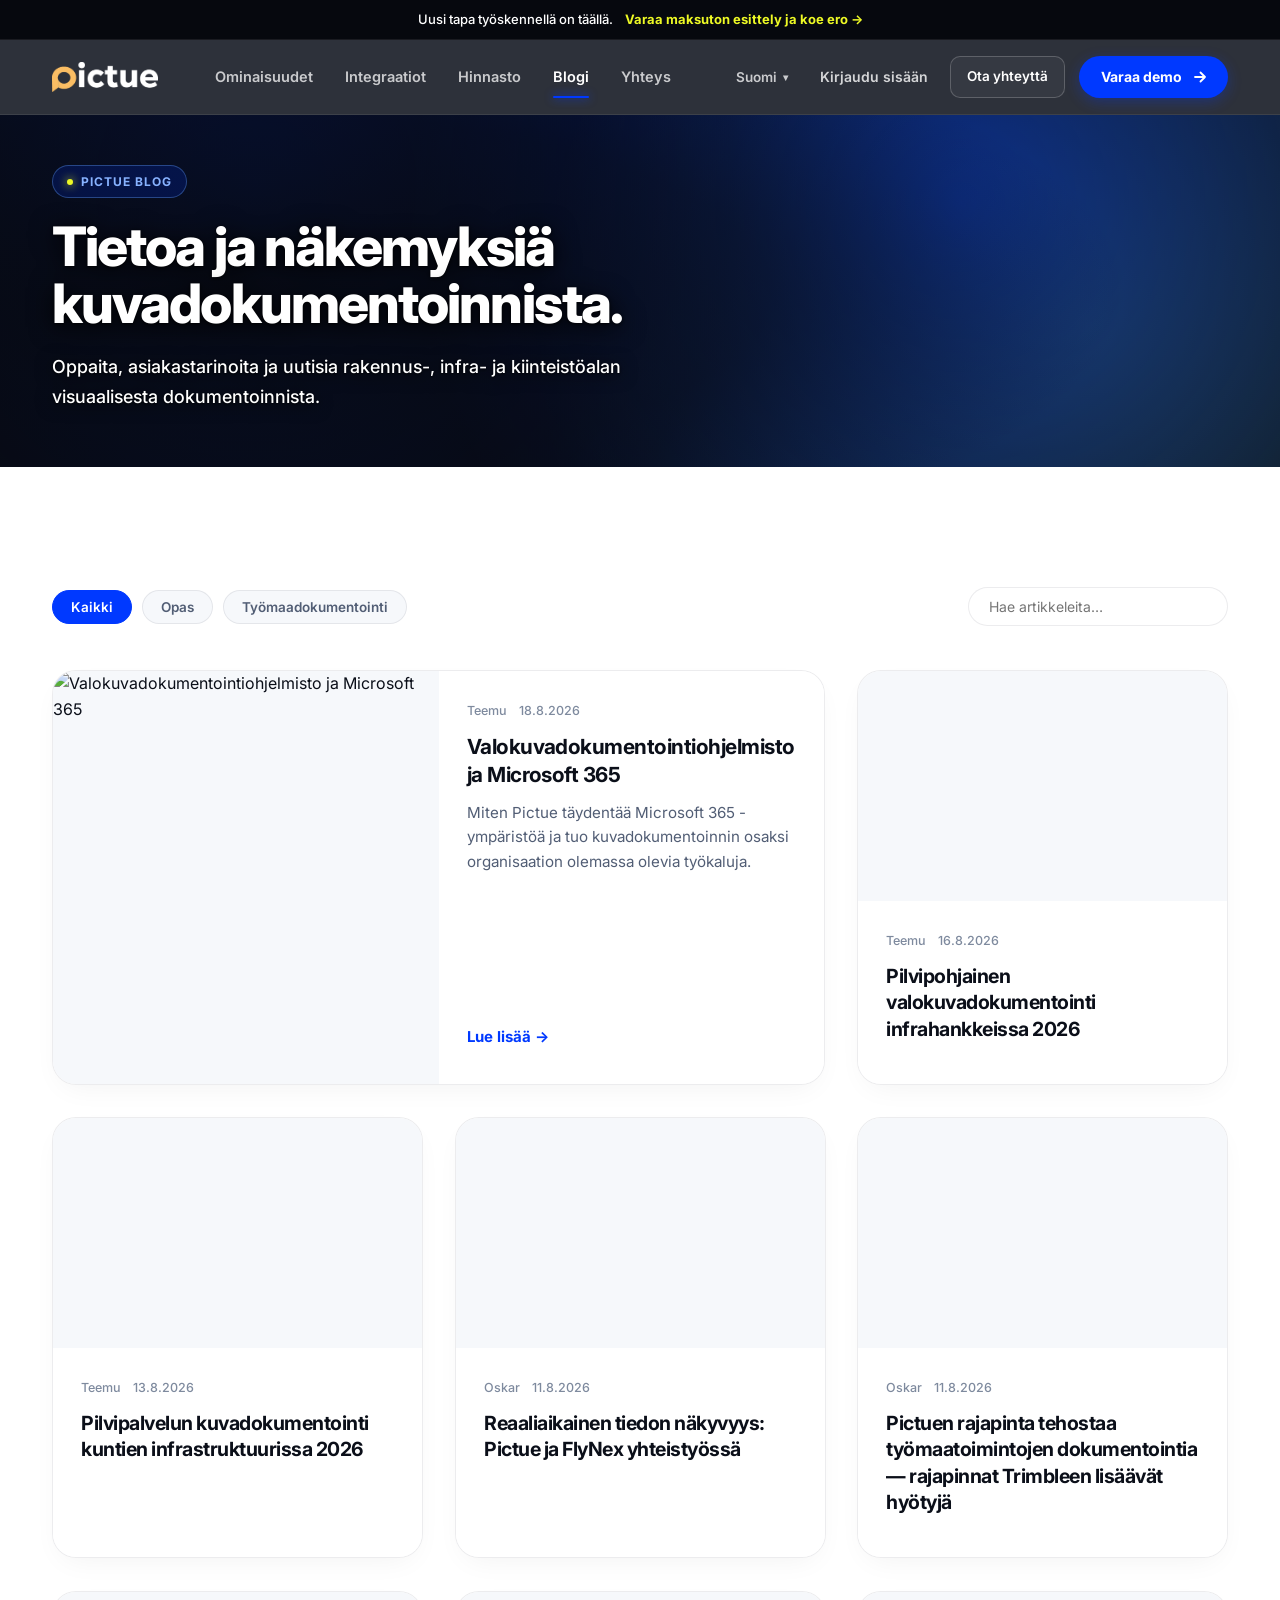
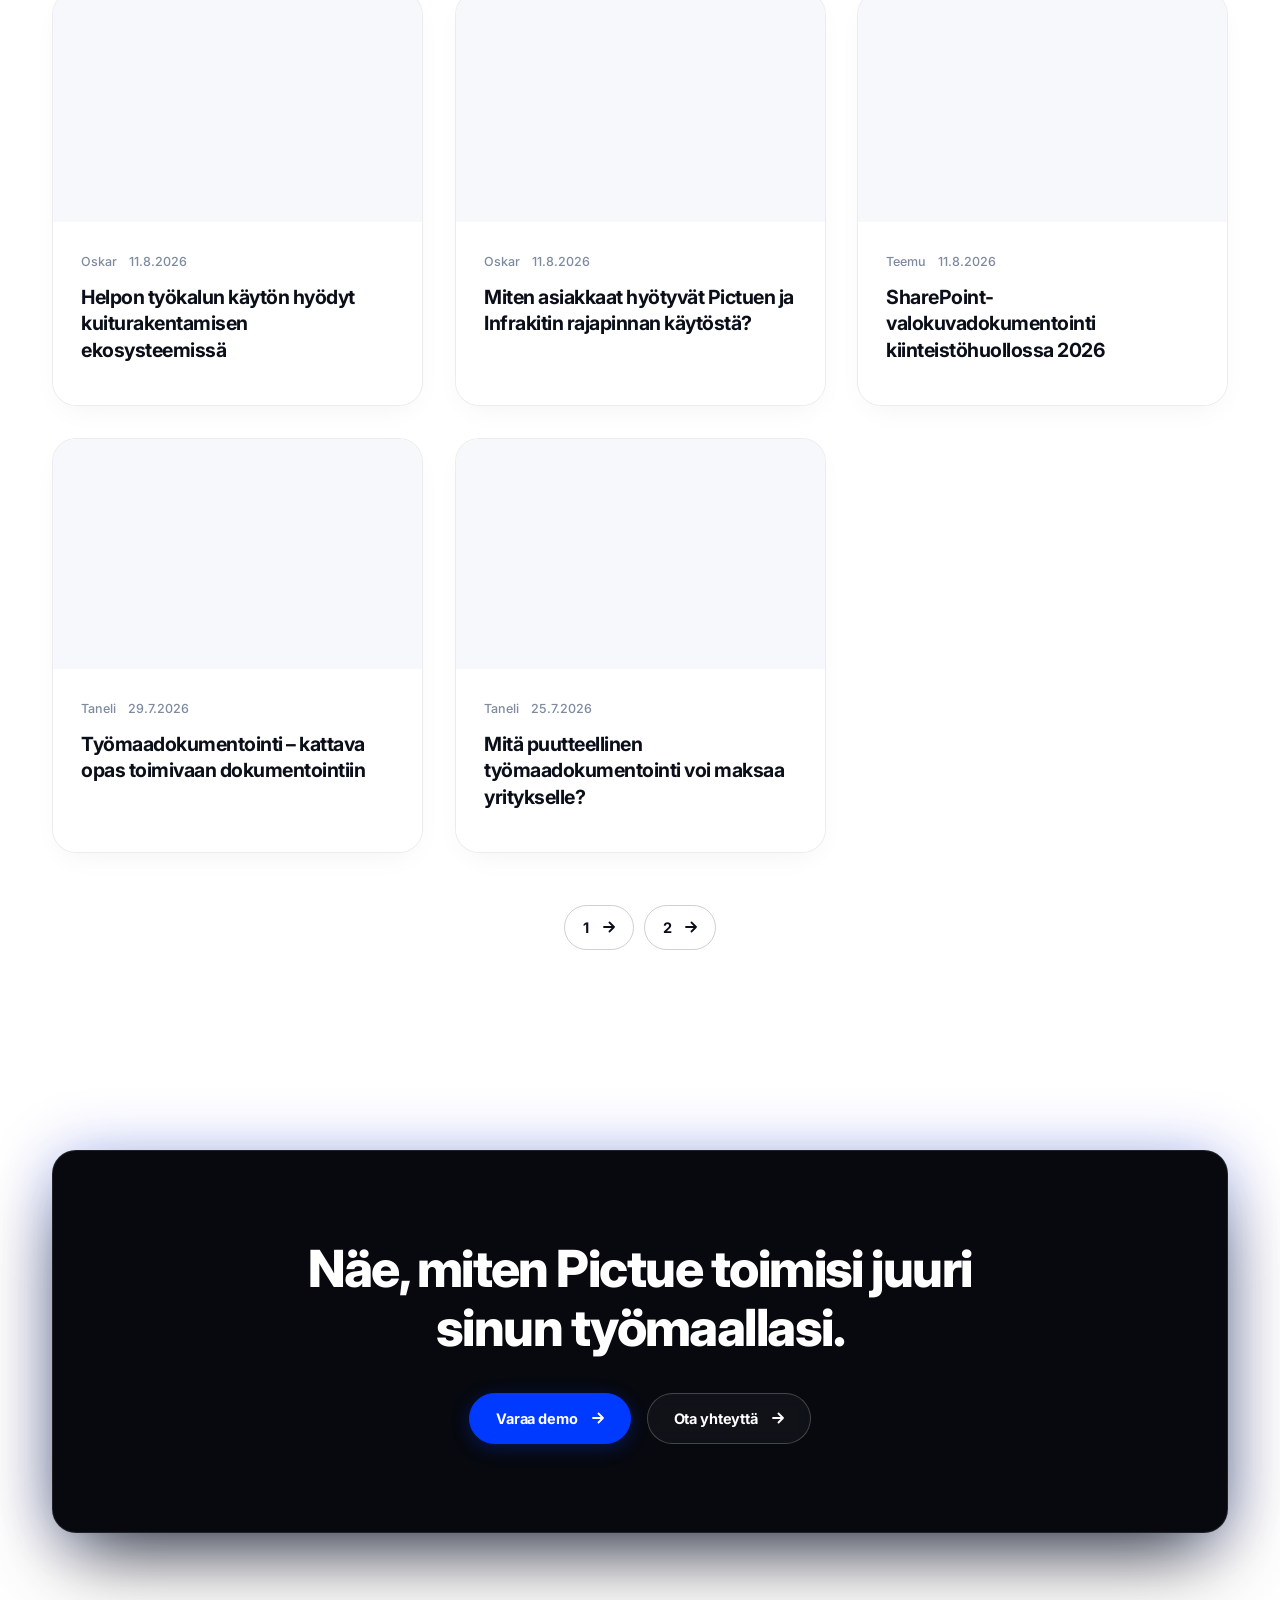
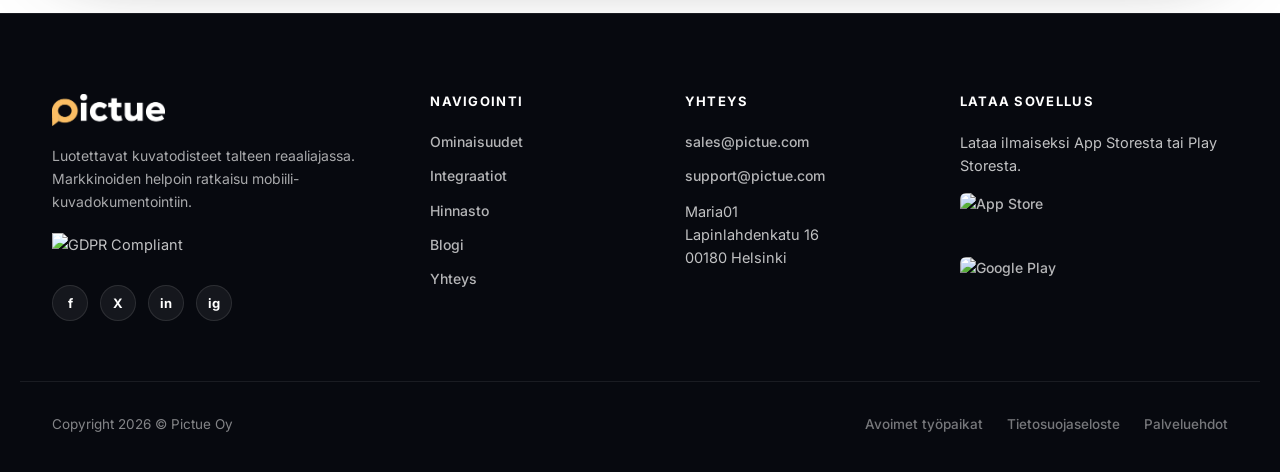
==== commit 2f6f6414: "Complete OpenSpace design overhaul with smooth scroll animations, ROI calculator, and verified asset" ====
--- a/blogi.html
+++ b/blogi.html
@@ -11,6 +11,14 @@
 </head>
 <body>
 <a href="#main" class="skip-link">Siirry sisältöön</a>
+
+<!-- TOP ANNOUNCEMENT BAR (OpenSpace Style) -->
+<div class="announcement-bar">
+  <div class="container announcement-content">
+    <span>Uusi tapa työskennellä on täällä.</span>
+    <a href="https://pictue.com/fi/varaa-esittely" class="announcement-link">Varaa maksuton esittely ja koe ero &rarr;</a>
+  </div>
+</div>
 
 <header class="site-header">
   <div class="container nav-row">
@@ -60,7 +68,12 @@
 
   <!-- HERO -->
   <section class="hero" style="padding-bottom:56px;">
-    <div class="container" style="padding-top:10px;">
+    <div class="gradient-background gradient-background--fly-c gradient-background--overflowing">
+      <div class="gradient-background__positioner">
+        <img fetchpriority="high" src="https://www.openspace.ai/wp-content/themes/openspace/img/gradient-backgrounds/fly-c.webp" alt="" width="1920" height="1080">
+      </div>
+    </div>
+    <div class="container" style="padding-top:10px; position:relative; z-index:2;">
       <div class="reveal in" style="max-width:680px;">
         <div class="eyebrow">PICTUE BLOG</div>
         <h1 class="display" style="margin-top:20px; font-size: clamp(2.2rem, 4.3vw, 3.4rem);">Tietoa ja näkemyksiä kuvadokumentoinnista.</h1>
--- a/styles.css
+++ b/styles.css
@@ -1,693 +1,3303 @@
 /* ==========================================================================
-   PICTUE — Premium redesign design system
-   Color: #1A3D7A (navy, dominant) · #E0AB5B (gold, premium emphasis)
-   #56CCF4 (cyan, interactive/secondary) · #FFFFFF (breathing space)
-   Type: Sora (display) / Inter (body)
+   PICTUE — 100% OpenSpace.ai Design System Overhaul
+   Reference: https://www.openspace.ai/
+   
+   Palette:
+     - Primary Electric Blue: #0039FF (Signature OpenSpace Blue)
+     - Electric Blue Hover:   #002ECC
+     - Electric Blue Glow:    rgba(0, 57, 255, 0.35)
+     - Neon Accent:           #EDF925 (Signature OpenSpace Highlight Yellow)
+     - Mint / Teal Accent:    #87F5AF / #BEF5BB
+     - Dark Slate (Hero/CTA): #07090F, #0B0F1B, #101526, #151C32
+     - Dark Card / Surface:   #121828, #192033
+     - Light Background:      #FFFFFF, #F6F8FB, #F9F9F1 (Warm Sandstone)
+     - Ink / Headings:        #0B0F19
+     - Muted Text:            #525E75
+     - Borders:               rgba(0, 57, 255, 0.12), rgba(15, 23, 42, 0.08), rgba(255, 255, 255, 0.08)
+   
+   Typography:
+     - Font: 'Inter', -apple-system, BlinkMacSystemFont, "Segoe UI", Roboto, sans-serif
+     - Tight negative tracking on display headings (-0.03em)
+     - Pill buttons with animated directional arrows
+     - Background videos & OpenSpace gradient canvas meshes
    ========================================================================== */
 
-@import url('https://fonts.googleapis.com/css2?family=Poppins:wght@400;500;600;700;800&family=Inter:wght@400;500;600;700&display=swap');
-
-:root{
-  --navy: #1A3D7A;
-  --navy-700: #14315F;
-  --navy-900: #0D2145;
-  --navy-950: #091934;
-  --gold: #E0AB5B;
-  --gold-600: #C48F3E;
-  --cyan: #56CCF4;
-  --cyan-600: #2FB4E0;
+@import url('https://fonts.googleapis.com/css2?family=Inter:wght@300;400;500;600;700;800;900&display=swap');
+
+:root {
+  /* Colors */
+  --os-blue: #0039FF;
+  --os-blue-hover: #002ECC;
+  --os-blue-light: #EBF1FF;
+  --os-blue-glow: rgba(0, 57, 255, 0.32);
+  --os-yellow: #EDF925;
+  --os-teal: #87F5AF;
+  --os-seafoam: #BEF5BB;
+
+  --os-dark-950: #07090F;
+  --os-dark-900: #0B0F1B;
+  --os-dark-850: #101526;
+  --os-dark-800: #151C32;
+  --os-dark-card: #121828;
+  --os-dark-border: rgba(255, 255, 255, 0.08);
+  --os-dark-border-hover: rgba(0, 57, 255, 0.45);
+
+  --os-light-bg: #FFFFFF;
+  --os-light-subtle: #F6F8FB;
+  --os-light-sand: #F9F9F1;
+  --os-light-border: rgba(15, 23, 42, 0.08);
+  --os-light-border-hover: rgba(0, 57, 255, 0.3);
+
+  --os-ink: #0B0F19;
+  --os-ink-soft: #525E75;
+  --os-ink-muted: #7E8A9E;
+  --os-white: #FFFFFF;
+
+  /* Backward compatibility aliases */
+  --navy: var(--os-dark-900);
+  --navy-700: var(--os-dark-850);
+  --navy-900: var(--os-dark-900);
+  --navy-950: var(--os-dark-950);
+  --gold: var(--os-blue);
+  --gold-600: var(--os-blue);
+  --cyan: var(--os-teal);
   --white: #FFFFFF;
-  --ink: #101B33;
-  --ink-soft: #4C5972;
-  --mist: #F5F7FA;
-  --mist-2: #EEF1F6;
-  --line: rgba(16,27,51,0.10);
-  --line-on-navy: rgba(255,255,255,0.16);
-
-  --font-display: 'Poppins', 'Inter', system-ui, sans-serif;
-  --font-body: 'Inter', 'Poppins', system-ui, sans-serif;
-
+  --ink: var(--os-ink);
+  --ink-soft: var(--os-ink-soft);
+  --mist: var(--os-light-subtle);
+  --mist-2: #EDF1F7;
+  --line: var(--os-light-border);
+  --line-on-navy: var(--os-dark-border);
+
+  /* Typography */
+  --font-display: 'Inter', -apple-system, BlinkMacSystemFont, "Segoe UI", Roboto, sans-serif;
+  --font-body: 'Inter', -apple-system, BlinkMacSystemFont, "Segoe UI", Roboto, sans-serif;
+
+  /* Layout & Geometry */
   --container: 1240px;
-  --radius-s: 4px;
-  --radius-m: 8px;
-  --radius-l: 14px;
-  --ease: cubic-bezier(.22,.68,0,1);
-}
-
-*,*::before,*::after{ box-sizing: border-box; }
-html{ scroll-behavior: smooth; }
-body{
-  margin:0;
+  --radius-xs: 6px;
+  --radius-s: 10px;
+  --radius-m: 16px;
+  --radius-l: 24px;
+  --radius-pill: 9999px;
+
+  /* Transitions */
+  --ease: cubic-bezier(0.16, 1, 0.3, 1);
+  --duration-fast: 0.2s;
+  --duration-normal: 0.35s;
+  --duration-slow: 0.65s;
+}
+
+/* ---------- CSS Reset & Core ---------- */
+*, *::before, *::after {
+  box-sizing: border-box;
+}
+
+html {
+  scroll-behavior: smooth;
+  scroll-padding-top: 90px;
+}
+
+body {
+  margin: 0;
   font-family: var(--font-body);
-  color: var(--ink);
-  background: var(--white);
+  color: var(--os-ink);
+  background: var(--os-light-bg);
   -webkit-font-smoothing: antialiased;
+  -moz-osx-font-smoothing: grayscale;
   line-height: 1.6;
   font-size: 16px;
-}
-img{ max-width:100%; display:block; }
-a{ color: inherit; text-decoration:none; }
-ul{ margin:0; padding:0; list-style:none; }
-button{ font-family: inherit; cursor:pointer; }
-h1,h2,h3,h4{ font-family: var(--font-display); margin:0; color: var(--navy); font-weight:700; letter-spacing:-0.01em; }
-p{ margin:0; }
-
-.container{ max-width: var(--container); margin:0 auto; padding: 0 32px; }
-
-@media (max-width: 720px){
-  .container{ padding: 0 20px; }
-  body{ font-size: 15.5px; }
-}
-
-/* ---------- Utility type scale ---------- */
-.eyebrow{
+  overflow-x: hidden;
+}
+
+img {
+  max-width: 100%;
+  height: auto;
+  display: block;
+}
+
+a {
+  color: inherit;
+  text-decoration: none;
+  transition: color var(--duration-fast) var(--ease);
+}
+
+ul {
+  margin: 0;
+  padding: 0;
+  list-style: none;
+}
+
+button {
+  font-family: inherit;
+  cursor: pointer;
+  border: none;
+  background: none;
+}
+
+h1, h2, h3, h4, h5, h6 {
+  font-family: var(--font-display);
+  margin: 0;
+  color: var(--os-ink);
+  font-weight: 700;
+  letter-spacing: -0.025em;
+  line-height: 1.15;
+}
+
+p {
+  margin: 0;
+}
+
+.skip-link {
+  position: absolute;
+  top: -60px;
+  left: 20px;
+  background: var(--os-blue);
+  color: #fff;
+  padding: 10px 18px;
+  border-radius: var(--radius-pill);
+  font-weight: 600;
+  z-index: 9999;
+  transition: top 0.2s ease;
+}
+.skip-link:focus {
+  top: 16px;
+}
+
+.container {
+  max-width: var(--container);
+  margin: 0 auto;
+  padding: 0 32px;
+}
+
+@media (max-width: 768px) {
+  .container {
+    padding: 0 20px;
+  }
+}
+
+/* ---------- Top Announcement Bar (OpenSpace Header) ---------- */
+.announcement-bar {
+  background: #06080E;
+  border-bottom: 1px solid rgba(255, 255, 255, 0.08);
+  color: #FFFFFF;
+  font-size: 13px;
+  font-weight: 500;
+  padding: 9px 0;
+  text-align: center;
+  position: relative;
+  z-index: 510;
+}
+.announcement-content {
+  display: flex;
+  align-items: center;
+  justify-content: center;
+  gap: 12px;
+  flex-wrap: wrap;
+}
+.announcement-link {
+  color: var(--os-yellow);
+  font-weight: 700;
+  display: inline-flex;
+  align-items: center;
+  gap: 4px;
+  transition: transform 0.2s ease;
+}
+.announcement-link:hover {
+  text-decoration: underline;
+  transform: translateX(2px);
+}
+
+/* ---------- OpenSpace Gradient Backgrounds (Scraped from OpenSpace.ai) ---------- */
+.gradient-background {
+  position: absolute;
+  top: 0;
+  left: 0;
+  right: 0;
+  width: 100%;
+  height: 100%;
+  overflow: hidden;
+  pointer-events: none;
+  z-index: 0;
+  user-select: none;
+  -webkit-user-select: none;
+}
+.gradient-background__positioner {
+  position: absolute;
+  top: 0;
+  left: 0;
+  width: 100%;
+  height: 100%;
+}
+.gradient-background img {
+  position: absolute;
+  top: 0;
+  left: 50%;
+  min-width: clamp(1200px, 160vw, 2800px);
+  translate: -50% 0;
+  opacity: 0.85;
+  animation: osGradientFloat 18s ease-in-out infinite alternate;
+}
+@keyframes osGradientFloat {
+  0% { transform: scale(1) translate(0, 0); }
+  50% { transform: scale(1.04) translate(-25px, 15px); }
+  100% { transform: scale(1) translate(25px, -15px); }
+}
+
+.gradient-background--reversed .gradient-background__positioner {
+  transform: scaleX(-1);
+}
+.gradient-background--fly-c {
+  position: absolute;
+  top: 0;
+  left: 0;
+  right: 0;
+  height: 100%;
+  overflow: hidden;
+  pointer-events: none;
+  z-index: 1;
+}
+.gradient-background--fly-c .gradient-background__positioner {
+  position: absolute;
+  top: -190px;
+  left: 0;
+  width: 100%;
+  height: 145%;
+}
+.gradient-background--fly-c img {
+  position: absolute;
+  top: 0;
+  left: 50%;
+  min-width: 1450px;
+  width: 115%;
+  max-width: none;
+  translate: -42% 0;
+  opacity: 0.95;
+  filter: brightness(1.3) saturate(1.35);
+  animation: osGradientFloat 16s ease-in-out infinite alternate;
+}
+.gradient-background--walk-a .gradient-background__positioner {
+  top: -8vw;
+}
+.gradient-background--sync-a .gradient-background__positioner {
+  top: -5%;
+}
+.gradient-background--glow-top-a .gradient-background__positioner {
+  top: 0;
+}
+
+/* ---------- Typography Scale ---------- */
+.eyebrow {
+  display: inline-flex;
+  align-items: center;
+  gap: 8px;
   font-family: var(--font-body);
-  font-size: 13.5px;
-  font-weight: 600;
-  color: var(--gold-600);
-  display:flex;
-  align-items:center;
-  gap:10px;
-}
-.eyebrow::before{
-  content:"";
-  width:22px; height:2px;
-  background: var(--gold);
-  display:inline-block;
-}
-h1.display{ font-size: clamp(2.5rem, 5vw, 4.1rem); line-height: 1.04; }
-h2.section-title{ font-size: clamp(1.9rem, 3.4vw, 2.8rem); line-height: 1.12; }
-h3.card-title{ font-size: 1.3rem; line-height: 1.3; }
-.lede{ font-size: clamp(1.05rem, 1.4vw, 1.2rem); color: var(--ink-soft); line-height:1.65; max-width: 640px; }
-
-/* ---------- Buttons ---------- */
-.btn{
-  position:relative;
-  display:inline-flex; align-items:center; justify-content:center; gap:8px;
-  padding: 14px 26px;
-  border-radius: var(--radius-s);
-  font-weight: 600;
-  font-size: 15px;
-  border: 1px solid transparent;
-  transition: transform .3s var(--ease), background .3s var(--ease), border-color .3s var(--ease), color .3s var(--ease), box-shadow .3s var(--ease);
+  font-size: 12px;
+  font-weight: 700;
+  letter-spacing: 0.08em;
+  text-transform: uppercase;
+  color: var(--os-blue);
+  background: rgba(0, 57, 255, 0.08);
+  border: 1px solid rgba(0, 57, 255, 0.2);
+  padding: 6px 14px;
+  border-radius: var(--radius-pill);
+  width: fit-content;
+}
+
+.eyebrow::before {
+  content: "";
+  width: 6px;
+  height: 6px;
+  background: var(--os-blue);
+  border-radius: 50%;
+  display: inline-block;
+  box-shadow: 0 0 8px var(--os-blue);
+  animation: osPulseDot 2s infinite ease-in-out;
+}
+
+@keyframes osPulseDot {
+  0%, 100% { opacity: 1; transform: scale(1); }
+  50% { opacity: 0.4; transform: scale(0.7); }
+}
+
+.hero .eyebrow {
+  color: #87b2ff;
+  background: rgba(0, 57, 255, 0.18);
+  border-color: rgba(104, 164, 255, 0.35);
+}
+.hero .eyebrow::before {
+  background: var(--os-yellow);
+  box-shadow: 0 0 10px var(--os-yellow);
+}
+
+h1.display {
+  font-size: clamp(2.6rem, 5.4vw, 4.6rem);
+  line-height: 1.05;
+  letter-spacing: -0.035em;
+  font-weight: 800;
+}
+
+h2.section-title {
+  font-size: clamp(2rem, 3.6vw, 3rem);
+  line-height: 1.12;
+  letter-spacing: -0.03em;
+  font-weight: 800;
+}
+
+h3.card-title {
+  font-size: 1.35rem;
+  line-height: 1.3;
+  letter-spacing: -0.02em;
+  font-weight: 700;
+}
+
+.lede {
+  font-size: clamp(1.05rem, 1.35vw, 1.22rem);
+  color: var(--os-ink-soft);
+  line-height: 1.65;
+  max-width: 620px;
+}
+
+/* ---------- OpenSpace Buttons & Actions ---------- */
+.btn {
+  position: relative;
+  display: inline-flex;
+  align-items: center;
+  justify-content: center;
+  gap: 10px;
+  padding: 13px 26px;
+  border-radius: var(--radius-pill);
+  font-weight: 700;
+  font-size: 14.5px;
+  letter-spacing: -0.01em;
+  border: 1.5px solid transparent;
+  transition: all var(--duration-normal) var(--ease);
   white-space: nowrap;
   overflow: hidden;
   isolation: isolate;
-}
-.btn::before{
-  content:"";
-  position:absolute; inset:0;
-  background: linear-gradient(120deg, transparent 20%, rgba(255,255,255,.35) 42%, rgba(255,255,255,.35) 48%, transparent 70%);
-  transform: translateX(-130%);
-  transition: transform .65s var(--ease);
-  z-index:1;
-  pointer-events:none;
-}
-.btn:hover::before{ transform: translateX(130%); }
-.btn > *{ position:relative; z-index:2; }
-.btn-primary{ background: var(--navy); color:#fff; border-color: var(--navy); }
-.btn-primary:hover{ background:#fff; color: var(--navy); border-color: var(--navy); transform: translateY(-3px); box-shadow: 0 14px 28px rgba(26,61,122,.22); }
-.btn-gold{ background: var(--gold); color: var(--navy-950); border-color: var(--gold); }
-.btn-gold:hover{ background: var(--navy); color: var(--gold); border-color: var(--navy); transform: translateY(-3px); box-shadow: 0 14px 28px rgba(13,33,69,.28); }
-.btn-outline{ border-color: var(--navy); color: var(--navy); background:transparent; }
-.btn-outline:hover{ background: var(--navy); color:#fff; border-color: var(--navy); transform: translateY(-3px); box-shadow: 0 10px 22px rgba(13,33,69,.18); }
-.btn-outline-light{ border-color: var(--line-on-navy); color:#fff; background:transparent; }
-.btn-outline-light:hover{ border-color:#fff; background:#fff; color: var(--navy); transform: translateY(-3px); box-shadow: 0 10px 26px rgba(0,0,0,.25); }
-.btn-ghost{ color: var(--navy); font-weight:600; display:inline-flex; align-items:center; gap:6px; padding: 6px 0; border-bottom: 1px solid var(--line); border-radius:0; transition: gap .25s var(--ease), border-color .25s var(--ease), color .25s var(--ease); }
-.btn-ghost:hover{ border-color: var(--gold); color: var(--gold-600); gap:12px; }
-.btn-ghost-light{ color:#fff; font-weight:600; display:inline-flex; align-items:center; gap:6px; padding:6px 0; border-bottom:1px solid var(--line-on-navy); border-radius:0; transition: gap .25s var(--ease), color .25s var(--ease), border-color .25s var(--ease); }
-.btn-ghost-light:hover{ gap:12px; color: var(--gold); border-color: var(--gold); }
-.btn-nav{ position:relative; overflow:hidden; isolation:isolate; background: var(--gold); color: var(--navy-950); transition: background .3s var(--ease), color .3s var(--ease), transform .3s var(--ease); }
-.btn-nav:hover{ background: #fff; color: var(--navy); transform: translateY(-2px); }
-.btn-nav::before{
-  content:"";
-  position:absolute; inset:0;
-  background: linear-gradient(120deg, transparent 20%, rgba(255,255,255,.5) 42%, rgba(255,255,255,.5) 48%, transparent 70%);
-  transform: translateX(-130%);
-  transition: transform .6s var(--ease);
-  z-index:1; pointer-events:none;
-}
-.btn-nav:hover::before{ transform: translateX(130%); }
-.btn-nav > *{ position:relative; z-index:2; }
-.btn-nav-outline{
-  border: 1px solid var(--line-on-navy); color:#fff; background:transparent;
-  transition: background .3s var(--ease), color .3s var(--ease), border-color .3s var(--ease), transform .3s var(--ease);
-}
-.btn-nav-outline:hover{ background:#fff; color: var(--navy); border-color:#fff; transform: translateY(-2px); }
-
-/* ---------- Header / Nav ---------- */
-.site-header{
-  position: sticky; top:0; z-index: 200;
-  background: var(--navy-950);
-  border-bottom: 1px solid var(--line-on-navy);
-}
-.nav-row{
-  display:flex; align-items:center; justify-content:space-between;
-  height: 78px;
-  transition: height .3s var(--ease);
-}
-.site-header.scrolled .nav-row{ height: 62px; }
-.brand img{ height: 30px; width:auto; }
-.nav-links{ display:flex; align-items:center; gap: 34px; }
-.nav-links a{
-  font-size: 14.5px; font-weight:500; color: rgba(255,255,255,.82);
-  position:relative; padding: 6px 0;
-  transition: color .2s;
-}
-.nav-links a:hover, .nav-links a.active{ color:#fff; }
-.nav-links a.active::after{
-  content:""; position:absolute; left:0; right:0; bottom:-2px; height:2px; background: var(--gold);
-}
-.nav-right{ display:flex; align-items:center; gap:16px; }
-.lang-switch{ position: relative; }
-.lang-current{ display:flex; align-items:center; gap:6px; color: rgba(255,255,255,.75); font-size:13.5px; font-weight:500; padding:6px 4px; transition: color .2s; }
-.lang-current .chev{ display:inline-block; transition: transform .25s var(--ease); font-size:10px; }
-.lang-switch:hover .lang-current, .lang-switch:focus-within .lang-current{ color:#fff; }
-.lang-switch:hover .chev, .lang-switch:focus-within .chev{ transform: rotate(180deg); }
-.lang-menu{
-  position:absolute; top: 100%; right:0; margin-top:12px;
-  background:#fff; border-radius: var(--radius-m); box-shadow: 0 20px 50px rgba(9,25,52,.28);
-  min-width:220px; padding:6px; display:none; z-index: 50;
-  opacity:0; transform: translateY(-6px);
-  transition: opacity .2s var(--ease), transform .2s var(--ease);
-}
-.lang-switch:hover .lang-menu, .lang-switch:focus-within .lang-menu{ display:block; opacity:1; transform:none; }
-.lang-menu a{ display:flex; align-items:center; justify-content:space-between; padding:10px 12px; border-radius:6px; color: var(--ink); font-size:14px; font-weight:500; transition: background .2s, color .2s, padding-left .2s; }
-.lang-menu a:hover{ background: var(--mist); color: var(--navy); padding-left:16px; }
-.lang-menu a.current{ color: var(--navy); font-weight:700; }
-.lang-menu a.current::after{ content:"✓"; color: var(--gold); }
-.nav-cta{ display:flex; align-items:center; gap:14px; }
-.nav-cta a.login{ color: rgba(255,255,255,.85); font-size:14.5px; font-weight:500; }
-.nav-cta a.login:hover{ color:#fff; }
-.btn-nav{
-  background: var(--gold); color: var(--navy-950); font-weight:700; font-size: 14px;
-  padding: 11px 20px; border-radius: var(--radius-s);
-  transition: background .2s, transform .2s;
-}
-.btn-nav:hover{ background:#fff; transform: translateY(-1px); }
-.burger{ display:none; background:none; border:0; width:28px; height:20px; position:relative; }
-.burger span{ position:absolute; left:0; right:0; height:2px; background:#fff; transition: all .25s; }
-.burger span:nth-child(1){ top:0; }
-.burger span:nth-child(2){ top:9px; }
-.burger span:nth-child(3){ top:18px; }
-.mobile-panel{
-  display:none; position:fixed; inset:62px 0 0 0; background: var(--navy-950); z-index:150;
-  padding: 24px 24px 40px; overflow-y:auto;
-}
-.mobile-panel.open{ display:block; }
-.mobile-panel a{ display:block; padding: 16px 4px; font-size: 20px; color:#fff; border-bottom:1px solid var(--line-on-navy); font-family: var(--font-display); font-weight:600; }
-.mobile-panel .mobile-ctas{ margin-top:24px; display:flex; flex-direction:column; gap:12px; }
-.mobile-panel .mobile-langs{ margin-top:28px; display:flex; gap:16px; }
-.mobile-panel .mobile-langs a{ border:0; padding:8px 0; font-size:14px; color: rgba(255,255,255,.7); font-family: var(--font-body); font-weight:500; }
-
-@media (max-width: 980px){
-  .nav-links, .nav-cta .login, .nav-cta .btn-nav-outline{ display:none; }
-  .burger{ display:block; }
-  .nav-cta .btn-nav{ padding: 9px 14px; font-size: 13px; }
-  .lang-switch{ display:none; }
-}
-
-/* ---------- Sections generic ---------- */
-section{ position: relative; }
-.section-pad{ padding: 108px 0; }
-.section-pad-sm{ padding: 72px 0; }
-@media (max-width: 720px){
-  .section-pad{ padding: 68px 0; }
-  .section-pad-sm{ padding: 48px 0; }
-}
-.on-navy{ background: var(--navy-950); color: #fff; }
-.on-navy h2, .on-navy h3, .on-navy h1{ color:#fff; }
-.on-mist{ background: var(--mist); }
-.section-head{ display:flex; align-items:flex-end; justify-content:space-between; gap:40px; margin-bottom: 56px; }
-.section-head .lede{ margin-top:14px; }
-@media (max-width: 780px){
-  .section-head{ flex-direction:column; align-items:flex-start; gap:20px; margin-bottom:36px; }
-}
-
-/* ---------- Reveal on scroll (directional) ---------- */
-.reveal{ opacity:0; transform: translateY(26px); transition: opacity .8s var(--ease), transform .8s var(--ease); }
-.reveal.in{ opacity:1; transform:none; }
-.reveal-left{ opacity:0; transform: translateX(-46px); transition: opacity .8s var(--ease), transform .8s var(--ease); }
-.reveal-left.in{ opacity:1; transform:none; }
-.reveal-right{ opacity:0; transform: translateX(46px); transition: opacity .8s var(--ease), transform .8s var(--ease); }
-.reveal-right.in{ opacity:1; transform:none; }
-.reveal-down{ opacity:0; transform: translateY(-26px); transition: opacity .8s var(--ease), transform .8s var(--ease); }
-.reveal-down.in{ opacity:1; transform:none; }
-.reveal-zoom{ opacity:0; transform: scale(.92); transition: opacity .8s var(--ease), transform .8s var(--ease); }
-.reveal-zoom.in{ opacity:1; transform:none; }
-
-.reveal-stagger > *{ opacity:0; transform: translateY(22px); transition: opacity .7s var(--ease), transform .7s var(--ease); }
-.reveal-stagger.in > *{ opacity:1; transform:none; }
-.reveal-stagger.in > *:nth-child(1){ transition-delay: .02s; }
-.reveal-stagger.in > *:nth-child(2){ transition-delay: .10s; }
-.reveal-stagger.in > *:nth-child(3){ transition-delay: .18s; }
-.reveal-stagger.in > *:nth-child(4){ transition-delay: .26s; }
-.reveal-stagger.in > *:nth-child(5){ transition-delay: .34s; }
-.reveal-stagger.in > *:nth-child(6){ transition-delay: .42s; }
-
-.reveal-stagger-x > *{ opacity:0; transform: translateX(-30px); transition: opacity .7s var(--ease), transform .7s var(--ease); }
-.reveal-stagger-x.in > *{ opacity:1; transform:none; }
-.reveal-stagger-x.in > *:nth-child(1){ transition-delay: .02s; }
-.reveal-stagger-x.in > *:nth-child(2){ transition-delay: .10s; }
-.reveal-stagger-x.in > *:nth-child(3){ transition-delay: .18s; }
-.reveal-stagger-x.in > *:nth-child(4){ transition-delay: .26s; }
-.reveal-stagger-x.in > *:nth-child(5){ transition-delay: .34s; }
-.reveal-stagger-x.in > *:nth-child(6){ transition-delay: .42s; }
-
-@media (prefers-reduced-motion: reduce){
-  .reveal, .reveal-left, .reveal-right, .reveal-down, .reveal-zoom,
-  .reveal-stagger > *, .reveal-stagger-x > *{ opacity:1 !important; transform:none !important; transition:none !important; }
-}
-
-/* ---------- Image fade / soft-focus reveal on hover ---------- */
-.img-fade{ position:relative; overflow:hidden; display:block; }
-.img-fade img{ transition: filter .55s var(--ease), transform .55s var(--ease); filter: saturate(.9) brightness(.97); }
-.img-fade::after{
-  content:"";
-  position:absolute; inset:0;
-  background: linear-gradient(180deg, rgba(9,25,52,0) 55%, rgba(9,25,52,.32) 100%);
-  opacity:1;
-  transition: opacity .5s var(--ease);
-  pointer-events:none;
-}
-.img-fade:hover img{ filter: saturate(1.05) brightness(1.02); transform: scale(1.035); }
-.img-fade:hover::after{ opacity:.35; }
-
-.img-blur-reveal{ position:relative; overflow:hidden; display:block; }
-.img-blur-reveal img{ transition: filter .6s var(--ease), transform .6s var(--ease); filter: blur(3px) brightness(.94); transform: scale(1.04); }
-.img-blur-reveal:hover img, .img-blur-reveal.in img{ filter: blur(0) brightness(1); transform: scale(1); }
-
-/* ---------- Hero ---------- */
-.hero{
-  background: linear-gradient(175deg, var(--navy-950) 0%, var(--navy-900) 46%, var(--navy) 100%);
-  color:#fff;
-  padding: 96px 0 0;
-  overflow:hidden;
-}
-.hero-grid{
-  display:grid; grid-template-columns: 1.05fr .95fr; gap: 56px; align-items:center;
-  padding-bottom: 76px;
-}
-.hero-kicker{ display:flex; gap:28px; flex-wrap:wrap; margin: 34px 0 30px; }
-.hero-kicker div{ font-size: 14px; color: rgba(255,255,255,.72); }
-.hero-kicker strong{ display:block; color: var(--gold); font-family: var(--font-display); font-size:15px; margin-bottom:3px; }
-.hero-quote{
-  border-left: 2px solid var(--gold);
+  text-decoration: none;
+}
+
+.btn svg, .btn .btn-arrow {
+  transition: transform var(--duration-normal) var(--ease);
+}
+.btn:hover svg, .btn:hover .btn-arrow {
+  transform: translateX(4px);
+}
+
+/* Primary OpenSpace Electric Blue Button */
+.btn-primary, .btn-gold {
+  background: var(--os-blue);
+  color: #FFFFFF !important;
+  border-color: var(--os-blue);
+  box-shadow: 0 4px 18px rgba(0, 57, 255, 0.28);
+}
+.btn-primary:hover, .btn-gold:hover {
+  background: var(--os-blue-hover);
+  border-color: var(--os-blue-hover);
+  transform: translateY(-2px);
+  box-shadow: 0 8px 28px rgba(0, 57, 255, 0.45);
+}
+
+/* Outline Buttons */
+.btn-outline {
+  border-color: rgba(15, 23, 42, 0.2);
+  color: var(--os-ink);
+  background: transparent;
+}
+.btn-outline:hover {
+  border-color: var(--os-blue);
+  color: var(--os-blue);
+  background: rgba(0, 57, 255, 0.04);
+  transform: translateY(-2px);
+}
+
+.btn-outline-light {
+  border-color: rgba(255, 255, 255, 0.22);
+  color: #FFFFFF !important;
+  background: rgba(255, 255, 255, 0.04);
+  backdrop-filter: blur(8px);
+}
+.btn-outline-light:hover {
+  border-color: #FFFFFF;
+  background: rgba(255, 255, 255, 0.12);
+  transform: translateY(-2px);
+  box-shadow: 0 8px 24px rgba(0, 0, 0, 0.35);
+}
+
+/* Ghost / Text Arrow Link */
+.btn-ghost {
+  color: var(--os-blue);
+  font-weight: 700;
+  font-size: 15px;
+  display: inline-flex;
+  align-items: center;
+  gap: 6px;
+  padding: 4px 0;
+  border-bottom: 1.5px solid transparent;
+  transition: all var(--duration-fast) var(--ease);
+}
+.btn-ghost:hover {
+  color: var(--os-blue-hover);
+  gap: 12px;
+  border-bottom-color: var(--os-blue);
+}
+
+.btn-ghost-light {
+  color: #FFFFFF;
+  font-weight: 700;
+  display: inline-flex;
+  align-items: center;
+  gap: 6px;
+  padding: 4px 0;
+  border-bottom: 1.5px solid transparent;
+  transition: all var(--duration-fast) var(--ease);
+}
+.btn-ghost-light:hover {
+  color: var(--os-teal);
+  gap: 12px;
+  border-bottom-color: var(--os-teal);
+}
+
+/* Nav Specific Buttons */
+.btn-nav {
+  background: var(--os-blue);
+  color: #FFFFFF !important;
+  font-weight: 700;
+  font-size: 14px;
+  padding: 10px 22px;
+  border-radius: var(--radius-pill);
+  box-shadow: 0 4px 14px rgba(0, 57, 255, 0.3);
+  transition: all var(--duration-fast) var(--ease);
+  display: inline-flex;
+  align-items: center;
+  gap: 8px;
+}
+.btn-nav:hover {
+  background: var(--os-blue-hover);
+  transform: translateY(-1px);
+  box-shadow: 0 6px 20px rgba(0, 57, 255, 0.45);
+}
+
+.btn-nav-outline {
+  border: 1px solid rgba(255, 255, 255, 0.2);
+  color: #FFFFFF !important;
+  background: rgba(255, 255, 255, 0.04);
+  font-weight: 600;
+  font-size: 13.5px;
+  padding: 9px 18px;
+  border-radius: var(--radius-pill);
+  transition: all var(--duration-fast) var(--ease);
+}
+.btn-nav-outline:hover {
+  background: rgba(255, 255, 255, 0.12);
+  border-color: #FFFFFF;
+  transform: translateY(-1px);
+}
+
+/* ---------- Header & Navigation ---------- */
+.site-header {
+  position: sticky;
+  top: 0;
+  z-index: 500;
+  background: rgba(9, 13, 24, 0.85);
+  backdrop-filter: blur(20px);
+  -webkit-backdrop-filter: blur(20px);
+  border-bottom: 1px solid rgba(255, 255, 255, 0.08);
+  transition: background var(--duration-normal) var(--ease), border-color var(--duration-normal) var(--ease);
+}
+.site-header.scrolled {
+  background: rgba(7, 10, 19, 0.96);
+  border-bottom-color: rgba(255, 255, 255, 0.12);
+  box-shadow: 0 10px 30px rgba(0, 0, 0, 0.4);
+}
+
+.nav-row {
+  display: flex;
+  align-items: center;
+  justify-content: space-between;
+  height: 74px;
+  transition: height var(--duration-normal) var(--ease);
+}
+.site-header.scrolled .nav-row {
+  height: 64px;
+}
+
+.brand {
+  display: flex;
+  align-items: center;
+}
+.brand img {
+  height: 30px;
+  width: auto;
+  filter: brightness(1.1);
+  transition: opacity var(--duration-fast) var(--ease);
+}
+.brand:hover img {
+  opacity: 0.9;
+}
+
+.nav-links {
+  display: flex;
+  align-items: center;
+  gap: 32px;
+}
+.nav-links a {
+  font-size: 14.5px;
+  font-weight: 600;
+  color: rgba(255, 255, 255, 0.75);
+  position: relative;
+  padding: 6px 0;
+  transition: color var(--duration-fast) var(--ease);
+}
+.nav-links a:hover, .nav-links a.active {
+  color: #FFFFFF;
+}
+.nav-links a.active::after {
+  content: "";
+  position: absolute;
+  left: 0;
+  right: 0;
+  bottom: -4px;
+  height: 2px;
+  background: var(--os-blue);
+  border-radius: 2px;
+  box-shadow: 0 0 10px var(--os-blue);
+}
+
+.nav-right {
+  display: flex;
+  align-items: center;
+  gap: 16px;
+}
+
+.lang-switch {
+  position: relative;
+}
+.lang-current {
+  display: flex;
+  align-items: center;
+  gap: 6px;
+  color: rgba(255, 255, 255, 0.75);
+  font-size: 13.5px;
+  font-weight: 600;
+  padding: 6px 8px;
+  border-radius: var(--radius-xs);
+  transition: color var(--duration-fast) var(--ease);
+}
+.lang-current .chev {
+  display: inline-block;
+  transition: transform var(--duration-fast) var(--ease);
+  font-size: 10px;
+}
+.lang-switch:hover .lang-current {
+  color: #FFFFFF;
+}
+.lang-switch:hover .chev {
+  transform: rotate(180deg);
+}
+
+.lang-menu {
+  position: absolute;
+  top: 100%;
+  right: 0;
+  margin-top: 10px;
+  background: #111728;
+  border: 1px solid rgba(255, 255, 255, 0.1);
+  border-radius: var(--radius-m);
+  box-shadow: 0 20px 50px rgba(0, 0, 0, 0.5);
+  min-width: 220px;
+  padding: 8px;
+  display: none;
+  z-index: 50;
+  opacity: 0;
+  transform: translateY(-8px);
+  transition: opacity var(--duration-fast) var(--ease), transform var(--duration-fast) var(--ease);
+}
+.lang-switch:hover .lang-menu, .lang-switch:focus-within .lang-menu {
+  display: block;
+  opacity: 1;
+  transform: translateY(0);
+}
+.lang-menu a {
+  display: flex;
+  align-items: center;
+  justify-content: space-between;
+  padding: 10px 14px;
+  border-radius: var(--radius-xs);
+  color: rgba(255, 255, 255, 0.85);
+  font-size: 13.5px;
+  font-weight: 500;
+  transition: all var(--duration-fast) var(--ease);
+}
+.lang-menu a:hover {
+  background: rgba(0, 57, 255, 0.15);
+  color: #FFFFFF;
   padding-left: 18px;
-  margin: 30px 0 36px;
+}
+
+.nav-cta {
+  display: flex;
+  align-items: center;
+  gap: 14px;
+}
+.nav-cta a.login {
+  color: rgba(255, 255, 255, 0.8);
+  font-size: 14px;
+  font-weight: 600;
+  padding: 6px 8px;
+  transition: color var(--duration-fast) var(--ease);
+}
+.nav-cta a.login:hover {
+  color: #FFFFFF;
+}
+
+.burger {
+  display: none;
+  background: none;
+  border: 0;
+  width: 28px;
+  height: 20px;
+  position: relative;
+  z-index: 550;
+}
+.burger span {
+  position: absolute;
+  left: 0;
+  right: 0;
+  height: 2px;
+  background: #FFFFFF;
+  border-radius: 2px;
+  transition: all var(--duration-fast) var(--ease);
+}
+.burger span:nth-child(1) { top: 0; }
+.burger span:nth-child(2) { top: 9px; }
+.burger span:nth-child(3) { top: 18px; }
+
+.burger[aria-expanded="true"] span:nth-child(1) {
+  transform: translateY(9px) rotate(45deg);
+}
+.burger[aria-expanded="true"] span:nth-child(2) {
+  opacity: 0;
+}
+.burger[aria-expanded="true"] span:nth-child(3) {
+  transform: translateY(-9px) rotate(-45deg);
+}
+
+.mobile-panel {
+  display: none;
+  position: fixed;
+  inset: 64px 0 0 0;
+  background: rgba(9, 13, 24, 0.98);
+  backdrop-filter: blur(25px);
+  -webkit-backdrop-filter: blur(25px);
+  z-index: 450;
+  padding: 32px 28px 48px;
+  overflow-y: auto;
+}
+.mobile-panel.open {
+  display: block;
+  animation: osFadeIn 0.3s var(--ease);
+}
+@keyframes osFadeIn {
+  from { opacity: 0; transform: translateY(-10px); }
+  to { opacity: 1; transform: translateY(0); }
+}
+
+.mobile-panel a {
+  display: block;
+  padding: 18px 4px;
+  font-size: 20px;
+  color: #FFFFFF;
+  border-bottom: 1px solid rgba(255, 255, 255, 0.08);
+  font-weight: 700;
+  letter-spacing: -0.02em;
+}
+.mobile-panel a:hover {
+  color: var(--os-teal);
+}
+.mobile-panel .mobile-ctas {
+  margin-top: 32px;
+  display: flex;
+  flex-direction: column;
+  gap: 14px;
+}
+.mobile-panel .mobile-langs {
+  margin-top: 32px;
+  display: flex;
+  gap: 16px;
+}
+.mobile-panel .mobile-langs a {
+  border: 0;
+  padding: 6px 12px;
+  font-size: 14px;
+  color: rgba(255, 255, 255, 0.7);
+  background: rgba(255, 255, 255, 0.06);
+  border-radius: var(--radius-pill);
+}
+
+@media (max-width: 1024px) {
+  .nav-links, .nav-cta .login, .nav-cta .btn-nav-outline, .lang-switch {
+    display: none;
+  }
+  .burger {
+    display: block;
+  }
+  .nav-cta .btn-nav {
+    padding: 8px 16px;
+    font-size: 13.5px;
+  }
+}
+
+/* ---------- Sections Layout ---------- */
+section {
+  position: relative;
+}
+.section-pad {
+  padding: 120px 0;
+}
+.section-pad-sm {
+  padding: 80px 0;
+}
+@media (max-width: 768px) {
+  .section-pad {
+    padding: 72px 0;
+  }
+  .section-pad-sm {
+    padding: 52px 0;
+  }
+}
+
+.on-navy {
+  background: var(--os-dark-900);
+  color: #FFFFFF;
+}
+.on-navy h1, .on-navy h2, .on-navy h3, .on-navy h4 {
+  color: #FFFFFF;
+}
+.on-mist {
+  background: var(--os-light-subtle);
+  border-top: 1px solid var(--os-light-border);
+  border-bottom: 1px solid var(--os-light-border);
+}
+
+.section-head {
+  display: flex;
+  align-items: flex-end;
+  justify-content: space-between;
+  gap: 40px;
+  margin-bottom: 56px;
+  position: relative;
+  z-index: 2;
+}
+.section-head[style*="text-align:center"],
+.section-head[style*="text-align: center"],
+.section-head[style*="text-align:center;"],
+.section-head.center {
+  display: block !important;
+  text-align: center !important;
+}
+.section-head[style*="text-align:center"] .eyebrow,
+.section-head[style*="text-align: center"] .eyebrow,
+.section-head.center .eyebrow {
+  margin: 0 auto 14px !important;
+}
+.section-head[style*="text-align:center"] .section-title,
+.section-head[style*="text-align: center"] .section-title,
+.section-head.center .section-title {
+  margin: 0 auto !important;
+}
+.section-head[style*="text-align:center"] .lede,
+.section-head[style*="text-align: center"] .lede,
+.section-head.center .lede {
+  margin: 14px auto 0 !important;
+}
+.section-head .lede {
+  margin-top: 16px;
+}
+@media (max-width: 820px) {
+  .section-head {
+    flex-direction: column;
+    align-items: flex-start;
+    gap: 20px;
+    margin-bottom: 40px;
+  }
+}
+
+/* ---------- Hero Section (OpenSpace High-Tech Atmosphere) ---------- */
+.hero {
+  background-color: var(--os-dark-950);
+  background-image: 
+    radial-gradient(circle at 75% 25%, rgba(0, 57, 255, 0.45) 0%, transparent 55%),
+    radial-gradient(circle at 20% 20%, rgba(0, 57, 255, 0.25) 0%, transparent 45%),
+    radial-gradient(circle at 85% 60%, rgba(135, 245, 175, 0.18) 0%, transparent 50%);
+  color: #FFFFFF;
+  padding: 40px 0 36px;
+  overflow: hidden;
+  position: relative;
+}
+.hero::after {
+  content: "";
+  position: absolute;
+  inset: 0;
+  background: radial-gradient(ellipse 70% 85% at 18% 50%, rgba(7, 9, 15, 0.88) 0%, rgba(7, 9, 15, 0.5) 60%, transparent 100%);
+  pointer-events: none;
+  z-index: 1;
+}
+.hero h1, .hero h2, .hero h3 {
+  color: #FFFFFF;
+}
+.hero-content {
+  position: relative;
+  z-index: 3;
+}
+.hero h1.display {
+  color: #FFFFFF !important;
+  text-shadow: 0 4px 25px rgba(0, 0, 0, 0.95), 0 1px 4px rgba(0, 0, 0, 0.9);
+}
+.hero .lede {
+  color: #FFFFFF !important;
+  font-size: clamp(1.1rem, 1.4vw, 1.25rem);
+  font-weight: 500;
+  line-height: 1.65;
+  text-shadow: 0 2px 18px rgba(0, 0, 0, 0.95), 0 1px 3px rgba(0, 0, 0, 0.9);
+  max-width: 640px;
+}
+
+.hero-grid {
+  display: grid;
+  grid-template-columns: 1.1fr 0.9fr;
+  gap: 52px;
+  align-items: flex-start;
+  padding-bottom: 24px;
+  position: relative;
+  z-index: 2;
+}
+
+.hero-kicker {
+  display: grid;
+  grid-template-columns: repeat(3, 1fr);
+  gap: 16px;
+  margin: 32px 0 28px;
+}
+.hero-kicker div {
+  background: rgba(7, 10, 19, 0.8);
+  border: 1px solid rgba(255, 255, 255, 0.12);
+  border-radius: var(--radius-m);
+  padding: 16px;
+  font-size: 13.5px;
+  color: rgba(255, 255, 255, 0.9);
+  line-height: 1.5;
+  backdrop-filter: blur(16px);
+  -webkit-backdrop-filter: blur(16px);
+  box-shadow: 0 8px 24px rgba(0, 0, 0, 0.45);
+  transition: all var(--duration-fast) var(--ease);
+}
+.hero-kicker div:hover {
+  background: rgba(7, 10, 19, 0.95);
+  border-color: rgba(0, 57, 255, 0.5);
+  transform: translateY(-2px);
+}
+.hero-kicker strong {
+  display: block;
+  color: var(--os-teal);
+  font-size: 15px;
+  font-weight: 700;
+  margin-bottom: 4px;
+  letter-spacing: -0.01em;
+}
+
+.hero-quote {
+  background: rgba(7, 10, 19, 0.82);
+  border: 1px solid rgba(255, 255, 255, 0.14);
+  border-left: 4px solid var(--os-blue);
+  border-radius: var(--radius-m);
+  padding: 18px 22px;
+  margin: 28px 0 32px;
+  font-size: 14.5px;
+  color: rgba(255, 255, 255, 0.92);
+  line-height: 1.6;
+  max-width: 580px;
+  backdrop-filter: blur(16px);
+  -webkit-backdrop-filter: blur(16px);
+  box-shadow: 0 10px 30px rgba(0, 0, 0, 0.5);
+}
+.hero-quote b {
+  color: #FFFFFF;
+}
+
+.hero-ctas {
+  display: flex;
+  align-items: center;
+  gap: 16px;
+  flex-wrap: wrap;
+}
+
+.hero-visual {
+  position: relative;
+  z-index: 3;
+  display: flex;
+  justify-content: center;
+  align-items: flex-start;
+  margin-top: -110px;
+  margin-bottom: -15px;
+}
+.hero-visual img {
+  max-height: 600px;
+  width: auto;
+  max-width: 100%;
+  object-fit: contain;
+  border: none;
+  border-radius: 0;
+  box-shadow: none;
+  filter: drop-shadow(0 30px 60px rgba(0, 0, 0, 0.9)) drop-shadow(0 0 50px rgba(0, 57, 255, 0.45));
+  transition: transform var(--duration-slow) var(--ease), filter var(--duration-slow) var(--ease);
+}
+.hero-visual:hover img {
+  transform: scale(1.03) translateY(-4px);
+  filter: drop-shadow(0 38px 75px rgba(0, 0, 0, 0.98)) drop-shadow(0 0 65px rgba(0, 57, 255, 0.6));
+}
+
+@media (max-width: 992px) {
+  .hero {
+    padding: 36px 0 24px;
+  }
+  .hero-grid {
+    grid-template-columns: 1fr;
+    gap: 36px;
+    padding-bottom: 24px;
+  }
+  .hero-visual {
+    margin-top: 0;
+  }
+  .hero-visual img {
+    max-height: 420px;
+  }
+  .hero-kicker {
+    grid-template-columns: 1fr;
+  }
+}
+
+/* ---------- Cinematic Background Video Player (OpenSpace Feature Video) ---------- */
+.video-showcase-section {
+  position: relative;
+  background: var(--os-dark-950);
+  padding: 20px 0 80px;
+  z-index: 5;
+}
+.video-player-container {
+  position: relative;
+  max-width: 1200px;
+  margin: 0 auto;
+  border-radius: var(--radius-l);
+  overflow: hidden;
+  border: 1px solid rgba(255, 255, 255, 0.12);
+  box-shadow: 0 35px 90px -20px rgba(0, 0, 0, 0.8), 0 0 50px rgba(0, 57, 255, 0.25);
+  aspect-ratio: 16 / 9;
+  background: #000;
+}
+.video-player-container video {
+  width: 100%;
+  height: 100%;
+  object-fit: cover;
+  display: block;
+}
+.video-control-btn {
+  position: absolute;
+  bottom: 24px;
+  right: 24px;
+  width: 48px;
+  height: 48px;
+  border-radius: 50%;
+  background: rgba(11, 15, 27, 0.75);
+  backdrop-filter: blur(12px);
+  border: 1px solid rgba(255, 255, 255, 0.25);
+  color: #FFFFFF;
+  display: flex;
+  align-items: center;
+  justify-content: center;
+  cursor: pointer;
+  transition: all var(--duration-fast) var(--ease);
+  z-index: 10;
+}
+.video-control-btn:hover {
+  background: var(--os-blue);
+  border-color: var(--os-blue);
+  transform: scale(1.08);
+}
+.video-control-btn svg {
+  width: 18px;
+  height: 18px;
+}
+
+/* ---------- Partner Logo Strip (OpenSpace Continuous Marquee Slider) ---------- */
+.logo-strip {
+  background: rgba(7, 9, 15, 0.98);
+  border-top: 1px solid rgba(255, 255, 255, 0.08);
+  border-bottom: 1px solid rgba(255, 255, 255, 0.08);
+  padding: 42px 0 46px;
+  position: relative;
+  z-index: 5;
+  overflow: hidden;
+}
+.logo-strip .label {
+  text-align: center;
+  font-size: 13px;
+  font-weight: 700;
+  text-transform: uppercase;
+  letter-spacing: 0.1em;
+  color: rgba(255, 255, 255, 0.65);
+  margin-bottom: 28px;
+}
+.logo-marquee-wrapper {
+  width: 100%;
+  overflow: hidden;
+  position: relative;
+  mask-image: linear-gradient(to right, transparent 0%, #000 12%, #000 88%, transparent 100%);
+  -webkit-mask-image: linear-gradient(to right, transparent 0%, #000 12%, #000 88%, transparent 100%);
+}
+.logo-marquee-track {
+  display: flex;
+  align-items: center;
+  gap: 72px;
+  width: max-content;
+  animation: logoMarqueeScroll 28s linear infinite;
+  will-change: transform;
+}
+.logo-marquee-track:hover {
+  animation-play-state: paused;
+}
+@keyframes logoMarqueeScroll {
+  0% {
+    transform: translateX(0);
+  }
+  100% {
+    transform: translateX(-50%);
+  }
+}
+.logo-marquee-track a {
+  display: flex;
+  align-items: center;
+  justify-content: center;
+  flex-shrink: 0;
+  padding: 10px 18px;
+}
+.logo-marquee-track img {
+  height: 54px;
+  width: auto;
+  max-width: 220px;
+  object-fit: contain;
+  filter: brightness(0) invert(1);
+  opacity: 0.88;
+  transition: all var(--duration-fast) var(--ease);
+}
+.logo-marquee-track a:hover img {
+  opacity: 1;
+  filter: brightness(0) invert(1) drop-shadow(0 0 16px rgba(0, 57, 255, 0.75));
+  transform: scale(1.14);
+}
+
+/* ---------- Interactive Platform Showcase (Capture, Coordinate, Act) ---------- */
+.platform-section {
+  position: relative;
+  padding: 120px 0;
+  background: #FFFFFF;
+}
+.platform-tabs-nav {
+  display: flex;
+  gap: 14px;
+  margin: 36px 0 54px;
+  border-bottom: 1px solid var(--os-light-border);
+  padding-bottom: 20px;
+  flex-wrap: wrap;
+}
+.platform-tab-btn {
+  display: inline-flex;
+  align-items: center;
+  gap: 10px;
+  padding: 12px 26px;
+  border-radius: var(--radius-pill);
+  font-size: 15px;
+  font-weight: 700;
+  color: var(--os-ink-soft);
+  background: var(--os-light-subtle);
+  border: 1.5px solid var(--os-light-border);
+  transition: all var(--duration-fast) var(--ease);
+  cursor: pointer;
+}
+.platform-tab-btn:hover {
+  color: var(--os-blue);
+  border-color: rgba(0, 57, 255, 0.3);
+}
+.platform-tab-btn.active {
+  background: var(--os-blue);
+  color: #FFFFFF;
+  border-color: var(--os-blue);
+  box-shadow: 0 4px 18px rgba(0, 57, 255, 0.35);
+}
+
+.platform-tab-pane {
+  display: none;
+}
+.platform-tab-pane.active {
+  display: grid;
+  grid-template-columns: 1fr 1fr;
+  gap: 68px;
+  align-items: center;
+  animation: osPaneFade 0.4s var(--ease);
+}
+@keyframes osPaneFade {
+  from { opacity: 0; transform: translateY(14px); }
+  to { opacity: 1; transform: translateY(0); }
+}
+
+@media (max-width: 860px) {
+  .platform-tab-pane.active {
+    grid-template-columns: 1fr;
+    gap: 36px;
+  }
+}
+
+/* ---------- Product Story / Chapters (OpenSpace Cards) ---------- */
+.story-row {
+  display: grid;
+  grid-template-columns: 1fr 1fr;
+  gap: 72px;
+  align-items: center;
+  padding: 72px 0;
+  border-top: 1px solid var(--os-light-border);
+  position: relative;
+  z-index: 2;
+}
+.story-row:first-of-type {
+  border-top: none;
+  padding-top: 16px;
+}
+.story-row.reverse {
+  grid-template-columns: 1fr 1fr;
+}
+.story-row.reverse .story-copy {
+  order: 2;
+}
+.story-row.reverse .story-media {
+  order: 1;
+}
+
+.story-index {
+  font-family: var(--font-body);
+  font-size: 12px;
+  font-weight: 700;
+  letter-spacing: 0.1em;
+  text-transform: uppercase;
+  color: var(--os-blue);
+  margin-bottom: 14px;
+}
+
+.story-copy h3 {
+  font-size: clamp(1.6rem, 2.4vw, 2.1rem);
+  line-height: 1.2;
+  margin-bottom: 16px;
+}
+.story-copy p {
+  color: var(--os-ink-soft);
+  font-size: 16px;
+  line-height: 1.65;
+  margin-bottom: 12px;
+}
+
+.story-media {
+  border-radius: var(--radius-l);
+  overflow: hidden;
+  border: 1px solid var(--os-light-border);
+  box-shadow: 0 20px 45px -12px rgba(15, 23, 42, 0.08);
+  background: #FFFFFF;
+}
+.story-media img {
+  width: 100%;
+  height: auto;
+  transition: transform var(--duration-slow) var(--ease);
+}
+.story-media:hover img {
+  transform: scale(1.035);
+}
+
+@media (max-width: 860px) {
+  .story-row, .story-row.reverse {
+    grid-template-columns: 1fr;
+    gap: 36px;
+    padding: 48px 0;
+  }
+  .story-row.reverse .story-copy {
+    order: 1;
+  }
+  .story-row.reverse .story-media {
+    order: 2;
+  }
+}
+
+/* ---------- Global Proof & 3D Globe Section (OpenSpace Worldwide Clean Canvas) ---------- */
+.world-section {
+  background-color: #F9F9F1;
+  color: var(--os-ink);
+  position: relative;
+  overflow: hidden;
+  padding: 110px 0;
+  border-top: 1px solid rgba(0, 0, 0, 0.06);
+  border-bottom: 1px solid rgba(0, 0, 0, 0.06);
+}
+.world-section h1, .world-section h2, .world-section h3 {
+  color: var(--os-ink);
+}
+.world-section .lede {
+  color: var(--os-ink-soft);
+}
+.world-cards {
+  display: grid;
+  grid-template-columns: 1.15fr 0.85fr;
+  gap: 52px;
+  align-items: center;
+  margin-top: 48px;
+  position: relative;
+  z-index: 2;
+}
+.world-cards__video {
+  position: relative;
+  background: transparent;
+  border: none;
+  border-radius: 0;
+  box-shadow: none;
+  overflow: visible;
+  display: flex;
+  align-items: center;
+  justify-content: center;
+  width: 100%;
+}
+.world-cards__video video {
+  width: 100%;
+  max-width: 520px;
+  height: auto;
+  aspect-ratio: 1 / 1;
+  object-fit: contain;
+  display: block;
+  border: none;
+  background: transparent;
+  border-radius: 50%;
+  filter: drop-shadow(0 20px 45px rgba(0, 57, 255, 0.16));
+}
+.world-cards__stats {
+  display: flex;
+  flex-direction: column;
+  gap: 20px;
+}
+.world-stat-card {
+  background: #FFFFFF;
+  border: 1px solid rgba(15, 23, 42, 0.08);
+  border-radius: var(--radius-l);
+  padding: 28px 32px;
+  box-shadow: 0 10px 30px rgba(15, 23, 42, 0.05);
+  transition: all var(--duration-fast) var(--ease);
+}
+.world-stat-card:hover {
+  background: #FFFFFF;
+  border-color: rgba(0, 57, 255, 0.35);
+  transform: translateX(6px);
+  box-shadow: 0 16px 40px rgba(0, 57, 255, 0.12);
+}
+.world-stat-number {
+  font-size: clamp(2.4rem, 4vw, 3.4rem);
+  font-weight: 800;
+  color: var(--os-blue);
+  letter-spacing: -0.03em;
+  line-height: 1.1;
+  margin-bottom: 6px;
+}
+.world-stat-label {
+  font-size: 15px;
+  color: var(--os-ink-soft);
+  font-weight: 600;
+  line-height: 1.5;
+}
+
+@media (max-width: 900px) {
+  .world-cards {
+    grid-template-columns: 1fr;
+    gap: 36px;
+  }
+}
+
+/* ---------- Visual Intelligence By The Numbers (OpenSpace ROI Metric Cards) ---------- */
+.numbers-section {
+  position: relative;
+  padding: 110px 0;
+  background: var(--os-light-subtle);
+  border-top: 1px solid var(--os-light-border);
+  border-bottom: 1px solid var(--os-light-border);
+}
+.numbers-grid {
+  display: grid;
+  grid-template-columns: repeat(4, 1fr);
+  gap: 24px;
+  margin-top: 48px;
+  position: relative;
+  z-index: 2;
+}
+.number-card {
+  background: #FFFFFF;
+  border: 1px solid var(--os-light-border);
+  border-radius: var(--radius-l);
+  padding: 36px 28px;
+  display: flex;
+  flex-direction: column;
+  box-shadow: 0 10px 30px -10px rgba(15, 23, 42, 0.05);
+  transition: all var(--duration-fast) var(--ease);
+}
+.number-card:hover {
+  transform: translateY(-4px);
+  border-color: var(--os-blue);
+  box-shadow: 0 20px 45px -10px rgba(0, 57, 255, 0.15);
+}
+.number-card .figure {
+  font-size: clamp(2.6rem, 4vw, 3.6rem);
+  font-weight: 800;
+  color: var(--os-blue);
+  letter-spacing: -0.03em;
+  line-height: 1.1;
+  margin-bottom: 10px;
+}
+.number-card .desc {
+  font-size: 15px;
+  color: var(--os-ink-soft);
+  font-weight: 600;
+  line-height: 1.5;
+}
+
+@media (max-width: 1024px) {
+  .numbers-grid {
+    grid-template-columns: repeat(2, 1fr);
+  }
+}
+@media (max-width: 560px) {
+  .numbers-grid {
+    grid-template-columns: 1fr;
+  }
+}
+
+/* ---------- Solutions / Industry Grid (OpenSpace Solutions Layout) ---------- */
+.industry-strip {
+  display: grid;
+  grid-template-columns: repeat(4, 1fr);
+  gap: 24px;
+  position: relative;
+  z-index: 2;
+}
+.industry-tile {
+  position: relative;
+  border-radius: var(--radius-m);
+  overflow: hidden;
+  height: 340px;
+  background: var(--os-dark-900);
+  border: 1px solid rgba(255, 255, 255, 0.08);
+  box-shadow: 0 12px 30px -10px rgba(0, 0, 0, 0.15);
+  display: flex;
+  flex-direction: column;
+  justify-content: flex-end;
+  text-decoration: none;
+  transition: all var(--duration-normal) var(--ease);
+}
+.industry-tile:hover {
+  transform: translateY(-5px);
+  box-shadow: 0 20px 45px -10px rgba(0, 57, 255, 0.25);
+  border-color: rgba(0, 57, 255, 0.5);
+}
+.industry-tile img {
+  position: absolute;
+  inset: 0;
+  width: 100%;
+  height: 100%;
+  object-fit: cover;
+  transition: transform var(--duration-slow) var(--ease);
+}
+.industry-tile:hover img {
+  transform: scale(1.08);
+}
+.industry-tile::before {
+  content: "";
+  position: absolute;
+  inset: 0;
+  background: linear-gradient(180deg, rgba(11, 15, 27, 0.1) 20%, rgba(11, 15, 27, 0.85) 85%);
+  z-index: 1;
+  transition: background var(--duration-normal) var(--ease);
+}
+.industry-tile:hover::before {
+  background: linear-gradient(180deg, rgba(11, 15, 27, 0.2) 10%, rgba(0, 40, 180, 0.85) 90%);
+}
+.industry-tile .tag {
+  position: relative;
+  z-index: 2;
+  padding: 24px;
+  color: #FFFFFF;
+  font-weight: 700;
+  font-size: 1.15rem;
+  line-height: 1.25;
+  letter-spacing: -0.01em;
+}
+.industry-tile .tag small {
+  display: block;
+  font-weight: 500;
+  font-size: 13px;
+  color: rgba(255, 255, 255, 0.75);
+  margin-top: 6px;
+}
+
+@media (max-width: 980px) {
+  .industry-strip {
+    grid-template-columns: repeat(2, 1fr);
+  }
+}
+@media (max-width: 560px) {
+  .industry-strip {
+    grid-template-columns: 1fr;
+    height: auto;
+  }
+  .industry-tile {
+    height: 260px;
+  }
+}
+
+/* ---------- Testimonials (OpenSpace Social Proof) ---------- */
+.testimonial-feature {
+  display: grid;
+  grid-template-columns: 380px 1fr;
+  gap: 52px;
+  background: #FFFFFF;
+  border: 1px solid var(--os-light-border);
+  border-radius: var(--radius-l);
+  overflow: hidden;
+  box-shadow: 0 20px 50px -15px rgba(15, 23, 42, 0.07);
+  margin-bottom: 36px;
+  position: relative;
+  z-index: 2;
+}
+.tf-media {
+  background: var(--os-light-subtle);
+  position: relative;
+  overflow: hidden;
+}
+.tf-media img {
+  width: 100%;
+  height: 100%;
+  object-fit: cover;
+  transition: transform var(--duration-slow) var(--ease);
+}
+.testimonial-feature:hover .tf-media img {
+  transform: scale(1.04);
+}
+
+.tf-body {
+  padding: 48px 48px 48px 0;
+  display: flex;
+  flex-direction: column;
+  justify-content: center;
+}
+.stars {
+  color: #F5A623;
+  font-size: 18px;
+  letter-spacing: 3px;
+  margin-bottom: 14px;
+}
+.tf-body h3 {
+  font-size: 1.5rem;
+  margin-bottom: 16px;
+}
+.tf-body p.quote {
+  color: var(--os-ink-soft);
   font-size: 15.5px;
-  color: rgba(255,255,255,.82);
-  max-width: 560px;
-  font-style: italic;
-}
-.hero-quote b{ font-style: normal; color:#fff; }
-.hero-ctas{ display:flex; gap:16px; flex-wrap:wrap; }
-.hero-visual{ position:relative; }
-.hero-visual img{
-  display:block;
-  width:100%;
-  -webkit-mask-image: linear-gradient(180deg, #000 78%, transparent 100%);
-  mask-image: linear-gradient(180deg, #000 78%, transparent 100%);
-  filter: drop-shadow(0 30px 50px rgba(0,0,0,.35));
-}
-.hero-visual::before{
-  content:"";
-  position:absolute; top:-40px; right:-40px; width:220px; height:220px;
-  background: radial-gradient(circle, rgba(224,171,91,.28), transparent 70%);
-  z-index:0;
-}
-@media (max-width: 980px){
-  .hero-grid{ grid-template-columns: 1fr; padding-bottom:50px; }
-  .hero{ padding-top: 56px; }
-  .hero-visual{ margin: 0 -20px; }
-  .hero-visual img{ width: calc(100% + 40px); max-width:none; }
-}
-
-/* ---------- Logo strip ---------- */
-.logo-strip{ padding: 34px 0; border-top: 1px solid var(--line-on-navy); }
-.logo-strip .label{ font-size:12.5px; letter-spacing:.02em; color: rgba(255,255,255,.5); margin-bottom:20px; }
-.logo-track{ display:flex; align-items:center; gap: 52px; flex-wrap:wrap; }
-.logo-track img{ height: 30px; width:auto; object-fit:contain; filter: brightness(0) invert(1); opacity:.72; transition: opacity .2s; }
-.logo-track img:hover{ opacity:1; }
-.logo-strip.light{ border-top: 1px solid var(--line); }
-.logo-strip.light .label{ color: var(--ink-soft); }
-.logo-strip.light .logo-track img{ filter: grayscale(1); opacity:.55; }
-.logo-strip.light .logo-track img:hover{ opacity: .95; }
-
-/* ---------- Proof / stat section ---------- */
-.proof{
-  display:grid; grid-template-columns: .8fr 1.2fr; gap: 64px; align-items:center;
-}
-.proof-number{
-  font-family: var(--font-display); font-weight:800; color: var(--navy);
-  font-size: clamp(4.2rem, 9vw, 7.2rem); line-height:.9; letter-spacing:-0.02em;
-}
-.proof-number span{ color: var(--gold); }
-@media (max-width: 900px){ .proof{ grid-template-columns:1fr; gap:28px; } }
-
-/* ---------- Product story rows ---------- */
-.story-row{
-  display:grid; grid-template-columns: 1fr 1fr; gap: 64px; align-items:center;
-  padding: 64px 0;
-  border-top: 1px solid var(--line);
-}
-.story-row:first-of-type{ border-top:none; }
-.story-row.reverse .story-media{ order: 2; }
-.story-index{ font-family: var(--font-display); font-weight:700; color: var(--gold-600); font-size:14px; margin-bottom:14px; }
-.story-media img{ border-radius: var(--radius-l); border:1px solid var(--line); }
-.story-copy p{ color: var(--ink-soft); margin-top:16px; font-size:1.02rem; }
-@media (max-width: 900px){
-  .story-row, .story-row.reverse{ grid-template-columns:1fr; gap:26px; }
-  .story-row.reverse .story-media{ order:0; }
-}
-
-/* ---------- Testimonials ---------- */
-.testimonial-feature{
-  display:grid; grid-template-columns: .85fr 1.15fr; gap:0; border:1px solid var(--line); border-radius: var(--radius-l); overflow:hidden;
-}
-.testimonial-feature .tf-media{ position:relative; background: var(--mist-2); }
-.testimonial-feature .tf-media img{ width:100%; height:100%; object-fit:cover; min-height:340px; }
-.testimonial-feature .tf-body{ padding: 52px 56px; display:flex; flex-direction:column; justify-content:center; }
-.stars{ color: var(--gold); letter-spacing:3px; font-size:14px; margin-bottom:18px; }
-.testimonial-feature h3{ font-size:1.7rem; margin-bottom:16px; }
-.testimonial-feature p.quote{ color: var(--ink-soft); font-size:1.02rem; margin-bottom:26px; }
-.tf-person{ display:flex; align-items:center; gap:14px; }
-.tf-person img{ width:52px; height:52px; border-radius:50%; object-fit:cover; }
-.tf-person .name{ font-weight:700; font-family: var(--font-display); font-size:15px; }
-.tf-person .role{ font-size:13.5px; color: var(--ink-soft); }
-@media (max-width: 860px){
-  .testimonial-feature{ grid-template-columns:1fr; }
-  .testimonial-feature .tf-body{ padding: 36px 26px; }
-  .testimonial-feature .tf-media img{ min-height:220px; }
-}
-
-.mini-testimonials{ display:grid; grid-template-columns:1fr 1fr; gap:24px; margin-top:24px; }
-.mini-card{ border:1px solid var(--line); border-radius: var(--radius-m); padding: 30px; display:flex; flex-direction:column; gap:14px; transition: transform .3s var(--ease), box-shadow .3s var(--ease); }
-.mini-card:hover{ transform: translateY(-5px); box-shadow: 0 20px 40px rgba(13,33,69,.10); }
-.mini-card h4{ font-family: var(--font-display); font-size:1.1rem; }
-.mini-card p{ color: var(--ink-soft); font-size:.96rem; }
-@media (max-width:760px){ .mini-testimonials{ grid-template-columns:1fr; } }
-
-/* ---------- Industries ---------- */
-.industry-strip{ display:grid; grid-template-columns: repeat(4,1fr); gap:2px; background: var(--line); border:1px solid var(--line); border-radius: var(--radius-l); overflow:hidden; }
-.industry-tile{ position:relative; aspect-ratio: 3/4; overflow:hidden; background: var(--navy-950); }
-.industry-tile img{ width:100%; height:100%; object-fit:cover; opacity:.62; transition: transform .6s var(--ease), opacity .4s; }
-.industry-tile:hover img{ transform: scale(1.06); opacity:.42; }
-.industry-tile .tag{ position:absolute; left:20px; bottom:20px; right:20px; color:#fff; font-family: var(--font-display); font-weight:700; font-size:1.05rem; }
-.industry-tile .tag small{ display:block; font-family: var(--font-body); font-weight:500; font-size:12.5px; color: rgba(255,255,255,.6); margin-top:4px; }
-@media (max-width: 900px){ .industry-strip{ grid-template-columns: repeat(2,1fr); } }
-
-/* ---------- Article / blog cards ---------- */
-.article-grid{ display:grid; grid-template-columns: 1.15fr .85fr; gap:36px; }
-.article-feature{ border:1px solid var(--line); border-radius: var(--radius-l); overflow:hidden; display:flex; flex-direction:column; transition: transform .3s var(--ease), box-shadow .3s var(--ease); }
-.article-feature:hover{ transform: translateY(-5px); box-shadow: 0 24px 48px rgba(13,33,69,.12); }
-.article-feature img{ height:300px; width:100%; object-fit:cover; transition: transform .6s var(--ease); }
-.article-feature:hover img{ transform: scale(1.04); }
-.article-feature .body{ padding: 30px 32px 34px; }
-.article-list{ display:flex; flex-direction:column; gap:22px; }
-.article-row{ display:flex; gap:18px; border-bottom:1px solid var(--line); padding-bottom:22px; transition: transform .3s var(--ease); }
-.article-row:hover{ transform: translateX(6px); }
-.article-row:last-child{ border-bottom:none; padding-bottom:0; }
-.article-row img{ width:120px; height:88px; object-fit:cover; border-radius: var(--radius-s); flex:none; overflow:hidden; transition: transform .5s var(--ease); }
-.article-row:hover img{ transform: scale(1.06); }
-.article-tag{ font-size:12px; font-weight:700; color: var(--gold-600); text-transform:none; letter-spacing:.02em; margin-bottom:8px; display:block; }
-.article-row h4{ font-size:1rem; line-height:1.35; }
-.article-feature h3{ font-size:1.5rem; margin: 6px 0 12px; }
-.article-feature p{ color: var(--ink-soft); font-size:.98rem; margin-bottom:18px; }
-@media (max-width:900px){ .article-grid{ grid-template-columns:1fr; } }
-
-/* ---------- CTA band ---------- */
-.cta-band{
-  background: var(--navy-950);
-  color:#fff;
+  line-height: 1.7;
+  margin-bottom: 28px;
+  position: relative;
+}
+
+.tf-person {
+  display: flex;
+  align-items: center;
+  gap: 16px;
+  margin-top: auto;
+}
+.tf-person img {
+  border: 1px solid var(--os-light-border);
+}
+.tf-person .name {
+  font-weight: 700;
+  font-size: 15px;
+  color: var(--os-ink);
+}
+.tf-person .role {
+  font-size: 13.5px;
+  color: var(--os-ink-muted);
+}
+
+.mini-testimonials {
+  display: grid;
+  grid-template-columns: 1fr 1fr;
+  gap: 24px;
+  position: relative;
+  z-index: 2;
+}
+.mini-card {
+  background: #FFFFFF;
+  border: 1px solid var(--os-light-border);
+  border-radius: var(--radius-m);
+  padding: 32px;
+  box-shadow: 0 10px 30px -10px rgba(15, 23, 42, 0.05);
+  display: flex;
+  flex-direction: column;
+  transition: all var(--duration-fast) var(--ease);
+}
+.mini-card:hover {
+  transform: translateY(-3px);
+  border-color: var(--os-light-border-hover);
+  box-shadow: 0 16px 40px -10px rgba(0, 57, 255, 0.1);
+}
+.mini-card h4 {
+  font-size: 1.15rem;
+  margin: 10px 0 12px;
+}
+.mini-card p {
+  color: var(--os-ink-soft);
+  font-size: 14.5px;
+  line-height: 1.6;
+  margin-bottom: 24px;
+  flex: 1;
+}
+
+@media (max-width: 860px) {
+  .testimonial-feature {
+    grid-template-columns: 1fr;
+  }
+  .tf-media {
+    max-height: 320px;
+  }
+  .tf-body {
+    padding: 32px;
+  }
+  .mini-testimonials {
+    grid-template-columns: 1fr;
+  }
+}
+
+/* ---------- Articles & Blog (OpenSpace Resources Grid) ---------- */
+.article-grid {
+  display: grid;
+  grid-template-columns: 1.2fr 0.8fr;
+  gap: 32px;
+  position: relative;
+  z-index: 2;
+}
+.article-feature {
+  background: #FFFFFF;
+  border: 1px solid var(--os-light-border);
   border-radius: var(--radius-l);
-  padding: 64px 60px;
-  display:flex; align-items:center; justify-content:space-between; gap:40px;
-  position:relative; overflow:hidden;
-}
-.cta-band::after{
-  content:""; position:absolute; right:-80px; top:-80px; width:280px; height:280px; border-radius:50%;
-  background: radial-gradient(circle, rgba(86,204,244,.22), transparent 70%);
-}
-.cta-band h2{ color:#fff; font-size: clamp(1.7rem, 3vw, 2.3rem); max-width:520px; }
-.cta-actions{ display:flex; gap:14px; flex-wrap:wrap; }
-@media (max-width: 820px){
-  .cta-band{ flex-direction:column; align-items:flex-start; padding: 44px 28px; }
-}
-
-/* ---------- Footer ---------- */
-.site-footer{ background: var(--navy-950); color: rgba(255,255,255,.72); }
-.footer-top{ display:grid; grid-template-columns: 1.3fr 1fr 1fr 1fr; gap:40px; padding: 76px 0 56px; border-bottom:1px solid var(--line-on-navy); }
-.footer-brand img{ height:28px; margin-bottom:18px; }
-.footer-brand p{ font-size:14px; max-width:280px; line-height:1.7; }
-.footer-col h5{ color:#fff; font-family: var(--font-display); font-size:14px; margin-bottom:18px; }
-.footer-col a, .footer-col p{ display:block; font-size:14px; margin-bottom:12px; color: rgba(255,255,255,.68); }
-.footer-col a:hover{ color:#fff; }
-.gdpr-badge{ height:40px; margin-top:14px; filter: brightness(0) invert(1); opacity:.8; }
-.app-badges{ display:flex; gap:10px; margin-top:10px; }
-.app-badges img{ height:36px; width:auto; }
-.social-row{ display:flex; gap:14px; margin-top:6px; }
-.social-row a{ width:34px; height:34px; border:1px solid var(--line-on-navy); border-radius:50%; display:flex; align-items:center; justify-content:center; font-size:13px; }
-.footer-bottom{ display:flex; align-items:center; justify-content:space-between; padding: 26px 0; font-size:13px; flex-wrap:wrap; gap:12px; }
-.footer-bottom a{ margin-left:20px; color: rgba(255,255,255,.6); }
-.footer-bottom a:hover{ color:#fff; }
-@media (max-width: 900px){
-  .footer-top{ grid-template-columns: 1fr 1fr; row-gap: 36px; }
-}
-@media (max-width: 560px){
-  .footer-top{ grid-template-columns: 1fr; }
-}
-
-/* ---------- Misc shared components used across inner pages ---------- */
-.tag-pill{ display:inline-flex; align-items:center; padding:6px 14px; border-radius:40px; background: var(--mist-2); font-size:13px; font-weight:600; color: var(--navy); }
-.divider{ height:1px; background: var(--line); width:100%; }
-.badge-gold{ background: rgba(224,171,91,.14); color: var(--gold-600); border:1px solid rgba(224,171,91,.35); }
-
-/* ---------- Integrations page: ecosystem illustration ---------- */
-.eco-illustration{ padding: 56px 20px 40px; text-align:center; }
-.eco-node{
-  width:130px; height:130px; border-radius:50%;
-  background: radial-gradient(circle at 32% 28%, var(--navy-700), var(--navy-950) 70%);
-  color:#fff; display:flex; align-items:center; justify-content:center;
-  font-family: var(--font-display); font-weight:700; font-size:1.05rem; letter-spacing:.02em;
-  margin: 0 auto; position:relative; z-index:2;
-  box-shadow: 0 0 0 10px rgba(224,171,91,.10), 0 30px 60px rgba(0,0,0,.35);
-  animation: eco-pulse 3.2s ease-in-out infinite;
-}
-@keyframes eco-pulse{
-  0%,100%{ box-shadow: 0 0 0 10px rgba(224,171,91,.10), 0 30px 60px rgba(0,0,0,.35); }
-  50%{ box-shadow: 0 0 0 18px rgba(224,171,91,.16), 0 30px 60px rgba(0,0,0,.35); }
-}
-.eco-line{ width:2px; height:48px; background: linear-gradient(var(--gold), transparent); margin: 0 auto; }
-.marquee{
-  overflow:hidden; position:relative; padding: 22px 0 6px;
-  -webkit-mask-image: linear-gradient(90deg, transparent, #000 10%, #000 90%, transparent);
-  mask-image: linear-gradient(90deg, transparent, #000 10%, #000 90%, transparent);
-}
-.marquee-track{ display:flex; gap:48px; width:max-content; animation: marquee-scroll 26s linear infinite; }
-.marquee-track span{
-  font-family: var(--font-display); font-weight:600; font-size:14px; color: rgba(255,255,255,.55);
-  border: 1px solid var(--line-on-navy); border-radius:30px; padding: 9px 20px; white-space:nowrap;
-  transition: color .25s, border-color .25s;
-}
-.marquee:hover .marquee-track{ animation-play-state: paused; }
-.marquee-track span:hover{ color:#fff; border-color: var(--gold); }
-@keyframes marquee-scroll{ from{ transform: translateX(0); } to{ transform: translateX(-50%); } }
-@media (prefers-reduced-motion: reduce){ .marquee-track{ animation: none; } .eco-node{ animation:none; } }
-
-/* ---------- Integrations reel (carousel of flip cards) ---------- */
-.reel-wrap{ display:flex; align-items:center; gap:18px; }
-.reel-nav{
-  flex:none; width:48px; height:48px; border-radius:50%; border:1px solid var(--line); background:#fff;
-  display:flex; align-items:center; justify-content:center; font-size:20px; color: var(--navy);
-  transition: background .25s, color .25s, transform .25s, box-shadow .25s;
-}
-.reel-nav:hover{ background: var(--navy); color:#fff; transform: scale(1.08); box-shadow: 0 12px 26px rgba(13,33,69,.22); }
-.reel-track{
-  display:flex; gap:24px; overflow-x:auto; scroll-snap-type:x mandatory; scroll-behavior:smooth;
-  padding: 12px 4px 28px; flex:1; scrollbar-width: thin;
-}
-.reel-track::-webkit-scrollbar{ height:6px; }
-.reel-track::-webkit-scrollbar-thumb{ background: var(--line); border-radius:10px; }
-.reel-card{ flex: 0 0 300px; scroll-snap-align:start; }
-@media (max-width: 640px){ .reel-card{ flex-basis: 82vw; } .reel-nav{ display:none; } }
-
-.flip-card{ position:relative; width:100%; height:300px; perspective: 1500px; cursor:pointer; }
-.flip-card-inner{
-  position:relative; width:100%; height:100%; transition: transform .7s var(--ease);
+  overflow: hidden;
+  box-shadow: 0 14px 35px -10px rgba(15, 23, 42, 0.06);
+  display: flex;
+  flex-direction: column;
+  transition: all var(--duration-fast) var(--ease);
+}
+.article-feature:hover {
+  transform: translateY(-4px);
+  border-color: var(--os-light-border-hover);
+  box-shadow: 0 20px 45px -10px rgba(0, 57, 255, 0.12);
+}
+.article-feature .img-fade {
+  height: 280px;
+  overflow: hidden;
+}
+.article-feature .img-fade img {
+  width: 100%;
+  height: 100%;
+  object-fit: cover;
+  transition: transform var(--duration-slow) var(--ease);
+}
+.article-feature:hover .img-fade img {
+  transform: scale(1.04);
+}
+.article-feature .body {
+  padding: 32px;
+  display: flex;
+  flex-direction: column;
+  flex: 1;
+}
+.article-tag {
+  display: inline-block;
+  font-size: 11.5px;
+  font-weight: 700;
+  text-transform: uppercase;
+  letter-spacing: 0.08em;
+  color: var(--os-blue);
+  background: rgba(0, 57, 255, 0.08);
+  padding: 4px 10px;
+  border-radius: var(--radius-pill);
+  width: fit-content;
+  margin-bottom: 12px;
+}
+.article-feature h3 {
+  font-size: 1.45rem;
+  margin-bottom: 12px;
+}
+.article-feature p {
+  color: var(--os-ink-soft);
+  font-size: 15px;
+  line-height: 1.6;
+  margin-bottom: 20px;
+}
+
+.article-list {
+  display: flex;
+  flex-direction: column;
+  gap: 20px;
+}
+.article-row {
+  background: #FFFFFF;
+  border: 1px solid var(--os-light-border);
+  border-radius: var(--radius-m);
+  padding: 16px;
+  display: flex;
+  gap: 18px;
+  align-items: center;
+  box-shadow: 0 6px 20px -8px rgba(15, 23, 42, 0.04);
+  transition: all var(--duration-fast) var(--ease);
+}
+.article-row:hover {
+  transform: translateY(-2px);
+  border-color: var(--os-light-border-hover);
+  box-shadow: 0 12px 28px -8px rgba(0, 57, 255, 0.1);
+}
+.article-row h4 {
+  font-size: 1.05rem;
+  line-height: 1.35;
+  margin-top: 4px;
+}
+
+@media (max-width: 860px) {
+  .article-grid {
+    grid-template-columns: 1fr;
+  }
+}
+
+/* ---------- High-Impact CTA Band (OpenSpace Cosmic Glow) ---------- */
+.cta-band {
+  background-color: var(--os-dark-950);
+  border: 1px solid rgba(255, 255, 255, 0.1);
+  border-radius: var(--radius-l);
+  padding: 88px 48px;
+  text-align: center;
+  color: #FFFFFF;
+  position: relative;
+  overflow: hidden;
+  box-shadow: 0 35px 80px -20px rgba(0, 0, 0, 0.8), 0 0 60px rgba(0, 57, 255, 0.25);
+}
+.cta-band h2 {
+  font-size: clamp(2.1rem, 4vw, 3.4rem);
+  font-weight: 800;
+  letter-spacing: -0.03em;
+  color: #FFFFFF;
+  max-width: 780px;
+  margin: 0 auto 36px;
+  line-height: 1.15;
+  position: relative;
+  z-index: 2;
+}
+.cta-actions {
+  display: flex;
+  align-items: center;
+  justify-content: center;
+  gap: 16px;
+  flex-wrap: wrap;
+  position: relative;
+  z-index: 2;
+}
+
+@media (max-width: 640px) {
+  .cta-band {
+    padding: 56px 24px;
+  }
+}
+
+/* ---------- Pricing Page (OpenSpace SaaS Tiers) ---------- */
+.pricing-grid {
+  display: grid;
+  grid-template-columns: repeat(4, 1fr);
+  gap: 24px;
+  margin-top: 48px;
+}
+@media (max-width: 1100px) {
+  .pricing-grid {
+    grid-template-columns: repeat(2, 1fr);
+  }
+}
+@media (max-width: 640px) {
+  .pricing-grid {
+    grid-template-columns: 1fr;
+  }
+}
+
+.plan-card {
+  background: #FFFFFF;
+  border: 1px solid var(--os-light-border);
+  border-radius: var(--radius-l);
+  padding: 36px 28px;
+  display: flex;
+  flex-direction: column;
+  position: relative;
+  transition: all var(--duration-fast) var(--ease);
+  box-shadow: 0 10px 30px -10px rgba(15, 23, 42, 0.05);
+}
+.plan-card:hover {
+  transform: translateY(-4px);
+  border-color: var(--os-blue);
+  box-shadow: 0 20px 45px -10px rgba(0, 57, 255, 0.15);
+}
+
+.plan-card.popular {
+  border: 2px solid var(--os-blue);
+  box-shadow: 0 20px 50px -10px rgba(0, 57, 255, 0.22);
+  background: linear-gradient(180deg, #FFFFFF 0%, #F8FAFF 100%);
+}
+.plan-badge {
+  position: absolute;
+  top: -13px;
+  left: 50%;
+  transform: translateX(-50%);
+  background: var(--os-blue);
+  color: #FFFFFF;
+  font-size: 11px;
+  font-weight: 800;
+  text-transform: uppercase;
+  letter-spacing: 0.08em;
+  padding: 4px 14px;
+  border-radius: var(--radius-pill);
+  box-shadow: 0 4px 12px rgba(0, 57, 255, 0.4);
+}
+
+.plan-name {
+  font-size: 1.35rem;
+  font-weight: 700;
+  margin-bottom: 8px;
+}
+.plan-price {
+  font-size: 2.6rem;
+  font-weight: 800;
+  color: var(--os-blue);
+  line-height: 1.1;
+  margin: 14px 0 6px;
+  letter-spacing: -0.03em;
+}
+.plan-price small {
+  font-size: 1rem;
+  font-weight: 500;
+  color: var(--os-ink-soft);
+}
+.plan-team {
+  font-weight: 600;
+  font-size: 14px;
+  color: var(--os-ink);
+  margin-bottom: 12px;
+}
+.plan-desc {
+  font-size: 14px;
+  color: var(--os-ink-soft);
+  line-height: 1.5;
+  margin-bottom: 24px;
+  min-height: 42px;
+}
+
+.benefit-grid {
+  display: grid;
+  grid-template-columns: repeat(2, 1fr);
+  gap: 16px 28px;
+}
+.benefit-item {
+  display: flex;
+  align-items: center;
+  gap: 12px;
+  font-size: 15px;
+  font-weight: 500;
+  color: var(--os-ink);
+}
+.benefit-item .check {
+  color: var(--os-blue);
+  font-weight: 800;
+  background: rgba(0, 57, 255, 0.1);
+  width: 22px;
+  height: 22px;
+  border-radius: 50%;
+  display: inline-flex;
+  align-items: center;
+  justify-content: center;
+  font-size: 12px;
+  flex: none;
+}
+
+.summary-list li {
+  display: flex;
+  align-items: flex-start;
+  gap: 10px;
+  margin-bottom: 12px;
+  font-size: 15px;
+  color: var(--os-ink-soft);
+}
+.summary-list.checks li::before {
+  content: "✓";
+  color: var(--os-blue);
+  font-weight: 800;
+}
+.summary-list.crosses li::before {
+  content: "✕";
+  color: #E53935;
+  font-weight: 800;
+}
+
+/* ROI Calculator (High-Tech OpenSpace Console) */
+.calc-card {
+  background: var(--os-dark-900);
+  border: 1px solid rgba(255, 255, 255, 0.1);
+  border-radius: var(--radius-l);
+  padding: 48px;
+  color: #FFFFFF;
+  box-shadow: 0 25px 60px -15px rgba(0, 0, 0, 0.5);
+  position: relative;
+  z-index: 2;
+}
+.calc-card h2, .calc-card h3, .calc-card h4 {
+  color: #FFFFFF;
+}
+.calc-grid {
+  display: grid;
+  grid-template-columns: 1fr 1fr;
+  gap: 48px;
+  margin-top: 36px;
+}
+.calc-field {
+  margin-bottom: 24px;
+}
+.calc-field label {
+  display: flex;
+  justify-content: space-between;
+  font-size: 14.5px;
+  font-weight: 600;
+  color: rgba(255, 255, 255, 0.85);
+  margin-bottom: 8px;
+}
+.calc-field input[type="range"] {
+  width: 100%;
+  accent-color: var(--os-blue);
+  height: 6px;
+  background: rgba(255, 255, 255, 0.15);
+  border-radius: 4px;
+  outline: none;
+}
+.calc-result {
+  background: rgba(255, 255, 255, 0.04);
+  border: 1px solid rgba(255, 255, 255, 0.08);
+  border-radius: var(--radius-m);
+  padding: 28px;
+  display: flex;
+  flex-direction: column;
+  justify-content: center;
+}
+.calc-savings {
+  font-size: clamp(2.4rem, 4vw, 3.4rem);
+  font-weight: 800;
+  color: var(--os-teal);
+  letter-spacing: -0.03em;
+  line-height: 1.1;
+  margin: 10px 0;
+}
+
+@media (max-width: 860px) {
+  .calc-grid {
+    grid-template-columns: 1fr;
+  }
+}
+
+/* ---------- FAQ Accordion ---------- */
+.accordion {
+  display: flex;
+  flex-direction: column;
+  gap: 12px;
+}
+.accordion-item {
+  background: #FFFFFF;
+  border: 1px solid var(--os-light-border);
+  border-radius: var(--radius-m);
+  overflow: hidden;
+  transition: all var(--duration-fast) var(--ease);
+}
+.accordion-item:hover {
+  border-color: var(--os-light-border-hover);
+}
+.accordion-item.open {
+  border-color: var(--os-blue);
+  box-shadow: 0 10px 30px -10px rgba(0, 57, 255, 0.12);
+}
+.accordion-trigger {
+  width: 100%;
+  text-align: left;
+  padding: 22px 28px;
+  display: flex;
+  align-items: center;
+  justify-content: space-between;
+  font-size: 1.1rem;
+  font-weight: 700;
+  color: var(--os-ink);
+  cursor: pointer;
+}
+.accordion-trigger .plus {
+  font-size: 1.3rem;
+  font-weight: 400;
+  color: var(--os-blue);
+  transition: transform var(--duration-fast) var(--ease);
+}
+.accordion-item.open .accordion-trigger .plus {
+  transform: rotate(45deg);
+}
+.accordion-panel {
+  max-height: 0;
+  overflow: hidden;
+  transition: max-height var(--duration-normal) var(--ease);
+}
+.accordion-panel > * {
+  padding: 0 28px 24px;
+  color: var(--os-ink-soft);
+  font-size: 15.5px;
+  line-height: 1.65;
+}
+
+/* ---------- Integrations Reel & Flip Cards ---------- */
+.eco-illustration {
+  text-align: center;
+  margin-top: 50px;
+  position: relative;
+  z-index: 2;
+}
+.eco-node {
+  display: inline-block;
+  background: var(--os-blue);
+  color: #FFFFFF;
+  font-weight: 800;
+  letter-spacing: 0.1em;
+  padding: 12px 32px;
+  border-radius: var(--radius-pill);
+  box-shadow: 0 0 35px rgba(0, 57, 255, 0.6);
+  font-size: 15px;
+}
+.eco-line {
+  width: 2px;
+  height: 36px;
+  background: linear-gradient(180deg, var(--os-blue) 0%, transparent 100%);
+  margin: 0 auto;
+}
+.marquee {
+  overflow: hidden;
+  position: relative;
+  padding: 16px 0;
+}
+.marquee-track {
+  display: flex;
+  gap: 32px;
+  white-space: nowrap;
+  animation: osMarquee 25s linear infinite;
+}
+.marquee-track span {
+  background: rgba(255, 255, 255, 0.06);
+  border: 1px solid rgba(255, 255, 255, 0.12);
+  padding: 8px 20px;
+  border-radius: var(--radius-pill);
+  font-size: 14px;
+  font-weight: 600;
+  color: rgba(255, 255, 255, 0.85);
+}
+@keyframes osMarquee {
+  0% { transform: translateX(0); }
+  100% { transform: translateX(-50%); }
+}
+
+.reel-wrap {
+  position: relative;
+  z-index: 2;
+}
+.reel-track {
+  display: flex;
+  gap: 24px;
+  overflow-x: auto;
+  scroll-snap-type: x mandatory;
+  padding-bottom: 24px;
+  scrollbar-width: thin;
+}
+.reel-card {
+  flex: 0 0 320px;
+  scroll-snap-align: start;
+}
+
+.flip-card {
+  perspective: 1000px;
+  height: 380px;
+  cursor: pointer;
+}
+.flip-card-inner {
+  position: relative;
+  width: 100%;
+  height: 100%;
+  transition: transform 0.6s var(--ease);
   transform-style: preserve-3d;
 }
-.flip-card.flipped .flip-card-inner{ transform: rotateY(180deg); }
-.flip-face{
-  position:absolute; inset:0; backface-visibility:hidden; -webkit-backface-visibility:hidden;
-  border:1px solid var(--line); border-radius: var(--radius-l); padding:26px;
-  display:flex; flex-direction:column; gap:12px; background:#fff;
-  transition: border-color .25s, box-shadow .25s;
-}
-.flip-card:hover .flip-face{ border-color: var(--cyan); box-shadow: 0 20px 44px rgba(13,33,69,.10); }
-.flip-face .integration-logo{ height:40px; display:flex; align-items:center; }
-.flip-face .integration-logo img{ max-height:40px; max-width:140px; object-fit:contain; }
-.flip-face h4{ font-family: var(--font-display); font-size:1.05rem; }
-.flip-face p{ color: var(--ink-soft); font-size:.92rem; line-height:1.55; }
-.flip-hint{ margin-top:auto; font-size:12px; font-weight:600; color: var(--gold-600); display:flex; align-items:center; gap:6px; }
-.flip-back{ transform: rotateY(180deg); background: var(--navy-950); border-color: var(--navy-950); color:#fff; }
-.flip-back p{ color: rgba(255,255,255,.78); }
-.flip-back .flip-hint{ color: var(--gold); }
-.flip-back a{ margin-top:auto; font-weight:700; color: var(--gold); font-size:.9rem; }
-
-.hub{ display:none; } /* legacy, superseded by .eco-illustration */
-@media (max-width: 980px){ .integration-grid{ grid-template-columns: repeat(2,1fr); } }
-@media (max-width: 620px){ .integration-grid{ grid-template-columns: 1fr; } }
-.integration-card{
-  border:1px solid var(--line); border-radius: var(--radius-l); padding: 30px;
-  display:flex; flex-direction:column; gap:16px;
-  transition: border-color .25s, transform .25s, box-shadow .25s;
-  background:#fff;
-}
-.integration-card:hover{ border-color: var(--cyan); transform: translateY(-4px); box-shadow: 0 20px 44px rgba(13,33,69,.10); }
-.integration-logo{
-  height:44px; display:flex; align-items:center;
-}
-.integration-logo img{ max-height:44px; max-width:150px; object-fit:contain; }
-.integration-card h4{ font-family: var(--font-display); font-size:1.08rem; }
-.integration-card p{ color: var(--ink-soft); font-size:.94rem; }
-.integration-card a{ font-weight:600; font-size:.9rem; color:var(--navy); margin-top:auto; }
-.integration-card a:hover{ color: var(--cyan-600); }
-
-.summary-list{ display:flex; flex-direction:column; gap:16px; }
-.summary-list li{ display:flex; gap:14px; align-items:flex-start; font-size:1rem; color: var(--ink-soft); }
-.summary-list .check{
-  flex:none; width:26px; height:26px; border-radius:50%; background: rgba(224,171,91,.16); color: var(--gold-600);
-  display:flex; align-items:center; justify-content:center; font-size:13px; font-weight:700; margin-top:2px;
-}
-
-/* ---------- Pricing page ---------- */
-.pricing-grid{ display:grid; grid-template-columns: repeat(4, 1fr); gap: 20px; }
-@media (max-width: 1100px){ .pricing-grid{ grid-template-columns: repeat(2,1fr); } }
-@media (max-width: 620px){ .pricing-grid{ grid-template-columns: 1fr; } }
-.plan-card{
-  border:1px solid var(--line); border-radius: var(--radius-l); padding: 30px 26px; background:#fff;
-  display:flex; flex-direction:column; gap:16px; position:relative;
-  transition: transform .25s, box-shadow .25s, border-color .25s;
-}
-.plan-card:hover{ transform: translateY(-4px); box-shadow: 0 24px 50px rgba(13,33,69,.10); }
-.plan-card.popular{ border-color: var(--gold); box-shadow: 0 24px 54px rgba(224,171,91,.18); }
-.plan-badge{
-  position:absolute; top:-13px; left:26px; background: var(--gold); color: var(--navy-950);
-  font-size:12px; font-weight:700; padding:5px 12px; border-radius:20px;
-}
-.plan-name{ font-family: var(--font-display); font-weight:700; font-size:1.15rem; color: var(--navy-950); }
-.plan-desc{ font-size:.92rem; color: var(--ink-soft); min-height:42px; line-height:1.5; }
-.plan-price{ font-family: var(--font-display); font-weight:800; font-size:2.3rem; color: var(--navy); }
-.plan-price small{ font-size:.9rem; font-weight:600; color: var(--ink-soft); }
-.plan-team{ font-size:.88rem; color: var(--ink-soft); border-top:1px solid var(--line); padding-top:14px; }
-.plan-card .btn{ margin-top:auto; width:100%; }
-
-.benefit-grid{ display:grid; grid-template-columns: repeat(3,1fr); gap:18px 28px; }
-@media (max-width: 760px){ .benefit-grid{ grid-template-columns: 1fr 1fr; } }
-@media (max-width: 480px){ .benefit-grid{ grid-template-columns: 1fr; } }
-.benefit-item{ display:flex; gap:12px; align-items:flex-start; font-size:.96rem; color: var(--ink-soft); }
-.benefit-item .check{ flex:none; width:22px; height:22px; border-radius:50%; background: rgba(86,204,244,.16); color: var(--cyan-600); display:flex; align-items:center; justify-content:center; font-size:12px; font-weight:700; margin-top:2px; }
-
-.calc-card{ border:1px solid var(--line); border-radius: var(--radius-l); padding: 44px; background:#fff; }
-.calc-grid{ display:grid; grid-template-columns: 1.1fr .9fr; gap:48px; }
-@media (max-width: 900px){ .calc-grid{ grid-template-columns:1fr; gap:32px; } }
-.calc-field{ margin-bottom:26px; }
-.calc-field label{ display:flex; justify-content:space-between; font-size:.92rem; font-weight:600; color: var(--navy-950); margin-bottom:10px; }
-.calc-field output{ color: var(--gold-600); font-family: var(--font-display); }
-input[type=range]{
-  -webkit-appearance:none; width:100%; height:4px; border-radius:2px; background: var(--line); outline:none;
-}
-input[type=range]::-webkit-slider-thumb{
-  -webkit-appearance:none; width:20px; height:20px; border-radius:50%; background: var(--navy); cursor:pointer; border:3px solid #fff; box-shadow: 0 0 0 1px var(--navy);
-}
-input[type=range]::-moz-range-thumb{ width:20px; height:20px; border-radius:50%; background: var(--navy); cursor:pointer; border:3px solid #fff; box-shadow: 0 0 0 1px var(--navy); }
-.calc-result{ background: var(--navy-950); color:#fff; border-radius: var(--radius-l); padding: 34px; display:flex; flex-direction:column; gap:18px; }
-.calc-result .row{ display:flex; justify-content:space-between; align-items:center; font-size:.95rem; padding-bottom:14px; border-bottom:1px solid var(--line-on-navy); }
-.calc-result .row:last-of-type{ border-bottom:none; padding-bottom:0; }
-.calc-result .row strong{ font-family: var(--font-display); font-size:1.3rem; }
-.calc-result .headline{ font-size:.82rem; color: rgba(255,255,255,.6); text-transform:none; }
-.calc-savings{ color: var(--gold); font-size:1.9rem !important; }
-.calc-note{ display:flex; gap:14px; background: rgba(224,171,91,.08); border:1px solid rgba(224,171,91,.3); border-radius: var(--radius-m); padding:20px 22px; margin-top:28px; font-size:.92rem; color: var(--ink-soft); }
-.calc-note .icon{ font-size:1.3rem; flex:none; }
-
-.accordion{ border-top:1px solid var(--line); max-width: 820px; }
-.accordion-item{ border-bottom:1px solid var(--line); }
-.accordion-trigger{
-  width:100%; text-align:left; background:none; border:0; padding: 24px 4px;
-  display:flex; align-items:center; justify-content:space-between; gap:20px;
-  font-family: var(--font-display); font-weight:600; font-size:1.02rem; color: var(--navy-950);
-}
-.accordion-trigger .plus{ flex:none; width:26px; height:26px; border-radius:50%; border:1px solid var(--line); display:flex; align-items:center; justify-content:center; transition: transform .3s; font-size:15px; color: var(--navy); }
-.accordion-item.open .accordion-trigger .plus{ transform: rotate(45deg); background: var(--navy); color:#fff; border-color: var(--navy); }
-.accordion-panel{ max-height:0; overflow:hidden; transition: max-height .35s var(--ease); }
-.accordion-panel p{ padding: 0 4px 24px; color: var(--ink-soft); font-size:.98rem; max-width: 700px; }
-
-/* ---------- Blog page ---------- */
-.blog-toolbar{ display:flex; align-items:center; justify-content:space-between; gap:24px; flex-wrap:wrap; margin-bottom:48px; }
-.blog-filters{ display:flex; gap:10px; flex-wrap:wrap; }
-.blog-filters button{
-  border:1px solid var(--line); background:#fff; padding:9px 18px; border-radius:30px; font-size:13.5px; font-weight:600; color: var(--ink-soft);
-  transition: all .2s;
-}
-.blog-filters button.active, .blog-filters button:hover{ background: var(--navy); color:#fff; border-color:var(--navy); }
-.blog-search{ position:relative; }
-.blog-search input{
-  border:1px solid var(--line); border-radius:30px; padding: 11px 20px 11px 40px; font-size:14px; width:260px;
-  font-family: var(--font-body); background: var(--mist) url('data:image/svg+xml;utf8,<svg xmlns="http://www.w3.org/2000/svg" width="16" height="16" fill="none" stroke="%234C5972" stroke-width="2"><circle cx="6.5" cy="6.5" r="5"/><line x1="10.5" y1="10.5" x2="15" y2="15"/></svg>') no-repeat 14px center;
-}
-.blog-grid{ display:grid; grid-template-columns: repeat(3,1fr); gap:28px; }
-@media (max-width: 980px){ .blog-grid{ grid-template-columns: repeat(2,1fr); } }
-@media (max-width: 640px){ .blog-grid{ grid-template-columns: 1fr; } .blog-toolbar{ flex-direction:column; align-items:stretch; } .blog-search input{ width:100%; } }
-.blog-card{ border:1px solid var(--line); border-radius: var(--radius-l); overflow:hidden; display:flex; flex-direction:column; background:#fff; transition: transform .25s, box-shadow .25s; }
-.blog-card:hover{ transform: translateY(-4px); box-shadow: 0 22px 46px rgba(13,33,69,.10); }
-.blog-card .thumb{ height:180px; background: var(--navy-950) linear-gradient(160deg, var(--navy-900), var(--navy)); position:relative; overflow:hidden; }
-.blog-card .thumb img{ width:100%; height:100%; object-fit:cover; }
-.blog-card .body{ padding:22px 24px 26px; display:flex; flex-direction:column; gap:10px; flex:1; }
-.blog-card .meta{ font-size:12px; color: var(--ink-soft); display:flex; justify-content:space-between; }
-.blog-card h3{ font-size:1.05rem; line-height:1.4; }
-.blog-card-featured{ grid-column: span 2; display:grid; grid-template-columns: 1fr 1fr; }
-.blog-card-featured .thumb{ height:auto; }
-@media (max-width: 900px){ .blog-card-featured{ grid-column: span 1; grid-template-columns:1fr; } .blog-card-featured .thumb{ height:200px; } }
-
-/* ---------- Contact page ---------- */
-.contact-grid{ display:grid; grid-template-columns: repeat(3, 1fr); gap: 22px; }
-@media (max-width: 820px){ .contact-grid{ grid-template-columns: 1fr; } }
-.contact-card{ border:1px solid var(--line); border-radius: var(--radius-l); padding:32px; display:flex; flex-direction:column; gap:10px; transition: transform .3s var(--ease), box-shadow .3s var(--ease), border-color .3s var(--ease); }
-.contact-card:hover{ transform: translateY(-6px); box-shadow: 0 24px 48px rgba(13,33,69,.12); border-color: var(--cyan); }
-.contact-card .icon-badge{ width:52px; height:52px; border-radius:12px; background: var(--mist); display:flex; align-items:center; justify-content:center; margin-bottom:8px; transition: background .3s, transform .3s; }
-.contact-card:hover .icon-badge{ background: rgba(86,204,244,.14); transform: scale(1.06); }
-.contact-card .icon-badge img{ width:26px; height:26px; object-fit:contain; }
-.contact-card h4{ font-family: var(--font-display); font-size:1.15rem; }
-.contact-card a.value{ color: var(--navy); font-weight:600; font-size:1rem; }
-
-.team-grid{ display:grid; grid-template-columns: repeat(4, 1fr); gap:24px; }
-@media (max-width: 900px){ .team-grid{ grid-template-columns: repeat(2,1fr); } }
-@media (max-width: 480px){ .team-grid{ grid-template-columns: 1fr; } }
-.team-card{ border:1px solid var(--line); border-radius: var(--radius-l); padding:26px; text-align:left; transition: transform .3s var(--ease), box-shadow .3s var(--ease), border-color .3s var(--ease); background:#fff; }
-.team-card:hover{ transform: translateY(-6px); box-shadow: 0 24px 48px rgba(13,33,69,.12); border-color: var(--gold); }
-.team-avatar{ width:56px; height:56px; border-radius:50%; background: var(--navy); color:#fff; display:flex; align-items:center; justify-content:center; font-family: var(--font-display); font-weight:700; margin-bottom:16px; font-size:1.05rem; transition: transform .3s var(--ease), background .3s var(--ease); }
-.team-card:hover .team-avatar{ background: var(--gold); color: var(--navy-950); transform: rotate(-6deg) scale(1.08); }
-.team-card h4{ font-family: var(--font-display); font-size:1.02rem; }
-.team-card .role{ font-size:.86rem; color: var(--gold-600); font-weight:600; margin:4px 0 12px; }
-.team-card a{ display:block; font-size:.86rem; color: var(--ink-soft); margin-bottom:4px; }
-.team-card a:hover{ color: var(--navy); }
-
-.booking-panel{
-  border-radius: var(--radius-l); background: var(--navy-950); color:#fff; padding: 56px;
-  display:grid; grid-template-columns: 1fr 1fr; gap:40px; align-items:center;
-}
-@media (max-width: 820px){ .booking-panel{ grid-template-columns:1fr; padding:36px 26px; } }
-.booking-slots{ display:flex; flex-direction:column; gap:10px; }
-.booking-slot{ display:flex; justify-content:space-between; align-items:center; background: rgba(255,255,255,.06); border:1px solid var(--line-on-navy); border-radius: var(--radius-m); padding: 14px 18px; font-size:.92rem; }
-.booking-slot span.day{ font-weight:600; }
-.booking-slot .btn{ padding:8px 16px; font-size:13px; }
-
-.billing-card{ border:1px solid var(--line); border-radius: var(--radius-l); padding: 30px; font-size:.94rem; color: var(--ink-soft); display:grid; grid-template-columns: repeat(2,1fr); gap:12px 30px; }
-@media (max-width:560px){ .billing-card{ grid-template-columns:1fr; } }
-.billing-card b{ color: var(--navy-950); }
-
-.skip-link{ position:absolute; left:-999px; top:0; background:#fff; color:#000; padding:10px 16px; z-index:999; }
-.skip-link:focus{ left:12px; top:12px; }
-
-:focus-visible{ outline: 2px solid var(--cyan); outline-offset:2px; }
+.flip-card.flipped .flip-card-inner {
+  transform: rotateY(180deg);
+}
+.flip-face {
+  position: absolute;
+  inset: 0;
+  backface-visibility: hidden;
+  border-radius: var(--radius-l);
+  padding: 32px;
+  display: flex;
+  flex-direction: column;
+  border: 1px solid var(--os-light-border);
+  background: #FFFFFF;
+  box-shadow: 0 10px 30px -10px rgba(15, 23, 42, 0.06);
+}
+.flip-back {
+  transform: rotateY(180deg);
+  background: var(--os-dark-900);
+  color: #FFFFFF;
+  border-color: rgba(255, 255, 255, 0.1);
+}
+.flip-back h3, .flip-back h4 {
+  color: #FFFFFF;
+}
+.flip-back p {
+  color: rgba(255, 255, 255, 0.75);
+}
+.integration-logo {
+  height: 48px;
+  width: auto;
+  object-fit: contain;
+  margin-bottom: 20px;
+}
+.flip-hint {
+  margin-top: auto;
+  font-size: 12px;
+  color: var(--os-blue);
+  font-weight: 700;
+  text-transform: uppercase;
+  letter-spacing: 0.06em;
+}
+
+.reel-nav {
+  display: flex;
+  justify-content: flex-end;
+  gap: 12px;
+  margin-top: 16px;
+}
+.reel-nav button {
+  width: 44px;
+  height: 44px;
+  border-radius: 50%;
+  border: 1.5px solid var(--os-light-border);
+  background: #FFFFFF;
+  display: flex;
+  align-items: center;
+  justify-content: center;
+  font-size: 18px;
+  color: var(--os-ink);
+  transition: all var(--duration-fast) var(--ease);
+}
+.reel-nav button:hover {
+  background: var(--os-blue);
+  color: #FFFFFF;
+  border-color: var(--os-blue);
+}
+
+/* ---------- Blog Page Toolbar & Cards ---------- */
+.blog-toolbar {
+  display: flex;
+  justify-content: space-between;
+  align-items: center;
+  gap: 20px;
+  margin-bottom: 44px;
+  flex-wrap: wrap;
+  position: relative;
+  z-index: 2;
+}
+.blog-filters {
+  display: flex;
+  gap: 10px;
+  flex-wrap: wrap;
+}
+.blog-filters button {
+  padding: 8px 18px;
+  border-radius: var(--radius-pill);
+  font-size: 13.5px;
+  font-weight: 600;
+  background: var(--os-light-subtle);
+  border: 1px solid var(--os-light-border);
+  color: var(--os-ink-soft);
+  transition: all var(--duration-fast) var(--ease);
+}
+.blog-filters button:hover, .blog-filters button.active {
+  background: var(--os-blue);
+  color: #FFFFFF;
+  border-color: var(--os-blue);
+}
+.blog-search input {
+  padding: 10px 20px;
+  border-radius: var(--radius-pill);
+  border: 1px solid var(--os-light-border);
+  font-family: inherit;
+  font-size: 14px;
+  outline: none;
+  background: #FFFFFF;
+  min-width: 260px;
+  transition: border-color var(--duration-fast) var(--ease);
+}
+.blog-search input:focus {
+  border-color: var(--os-blue);
+}
+
+.blog-grid {
+  display: grid;
+  grid-template-columns: repeat(3, 1fr);
+  gap: 32px;
+  position: relative;
+  z-index: 2;
+}
+.blog-card {
+  background: #FFFFFF;
+  border: 1px solid var(--os-light-border);
+  border-radius: var(--radius-l);
+  overflow: hidden;
+  box-shadow: 0 10px 30px -10px rgba(15, 23, 42, 0.06);
+  display: flex;
+  flex-direction: column;
+  transition: all var(--duration-fast) var(--ease);
+}
+.blog-card:hover {
+  transform: translateY(-4px);
+  border-color: rgba(0, 57, 255, 0.35);
+  box-shadow: 0 18px 45px -10px rgba(0, 57, 255, 0.12);
+}
+.blog-card-featured {
+  grid-column: span 2;
+  display: grid;
+  grid-template-columns: 1fr 1fr;
+}
+.blog-card__media, .blog-card .thumb {
+  height: 230px;
+  width: 100%;
+  overflow: hidden;
+  background: var(--os-light-subtle);
+  position: relative;
+  flex-shrink: 0;
+}
+.blog-card-featured .thumb {
+  height: 100%;
+}
+.blog-card__media img, .blog-card .thumb img {
+  width: 100%;
+  height: 100%;
+  object-fit: cover;
+  display: block;
+  transition: transform var(--duration-slow) var(--ease);
+}
+.blog-card:hover .blog-card__media img, .blog-card:hover .thumb img {
+  transform: scale(1.05);
+}
+.blog-card__content, .blog-card .body {
+  padding: 30px 28px;
+  display: flex;
+  flex-direction: column;
+  flex: 1;
+  background: #FFFFFF;
+}
+.blog-card .cat, .blog-card__content .cat {
+  display: inline-block;
+  font-size: 11.5px;
+  font-weight: 700;
+  text-transform: uppercase;
+  letter-spacing: 0.08em;
+  color: var(--os-blue);
+  background: rgba(0, 57, 255, 0.08);
+  padding: 4px 12px;
+  border-radius: var(--radius-pill);
+  width: fit-content;
+  margin-bottom: 14px;
+}
+.blog-card h3, .blog-card__content h3 {
+  font-size: 1.22rem;
+  line-height: 1.35;
+  margin-bottom: 12px;
+  font-weight: 700;
+  color: var(--os-ink);
+}
+.blog-card p, .blog-card__content p {
+  color: var(--os-ink-soft);
+  font-size: 14.5px;
+  line-height: 1.6;
+  margin-bottom: 22px;
+  flex-grow: 1;
+}
+.blog-card .btn-ghost, .blog-card__content .btn-ghost {
+  margin-top: auto;
+  font-weight: 700;
+  color: var(--os-blue);
+  display: inline-flex;
+  align-items: center;
+  gap: 6px;
+  width: fit-content;
+}
+.blog-card .btn-ghost:hover, .blog-card__content .btn-ghost:hover {
+  color: var(--os-blue-hover);
+  transform: translateX(4px);
+}
+.blog-card .meta {
+  display: flex;
+  gap: 12px;
+  font-size: 12.5px;
+  color: var(--os-ink-muted);
+  font-weight: 500;
+  margin-bottom: 12px;
+}
+
+/* Featured Story Card (Top of Blog) */
+.featured-story-card {
+  background: #FFFFFF;
+  border: 1px solid var(--os-light-border);
+  border-radius: var(--radius-l);
+  overflow: hidden;
+  display: grid;
+  grid-template-columns: 1.15fr 1fr;
+  margin-bottom: 56px;
+  box-shadow: 0 12px 35px -8px rgba(15, 23, 42, 0.06);
+  transition: all var(--duration-fast) var(--ease);
+}
+.featured-story-card:hover {
+  border-color: rgba(0, 57, 255, 0.35);
+  box-shadow: 0 18px 45px -8px rgba(0, 57, 255, 0.12);
+}
+.featured-story-media {
+  min-height: 340px;
+  background: var(--os-light-subtle);
+  overflow: hidden;
+  position: relative;
+}
+.featured-story-media img {
+  width: 100%;
+  height: 100%;
+  object-fit: cover;
+  display: block;
+  transition: transform var(--duration-slow) var(--ease);
+}
+.featured-story-card:hover .featured-story-media img {
+  transform: scale(1.03);
+}
+.featured-story-copy {
+  padding: 48px 40px;
+  display: flex;
+  flex-direction: column;
+  justify-content: center;
+}
+@media (max-width: 860px) {
+  .featured-story-card {
+    grid-template-columns: 1fr;
+  }
+  .featured-story-media {
+    min-height: 240px;
+  }
+  .featured-story-copy {
+    padding: 32px 24px;
+  }
+}
+
+@media (max-width: 980px) {
+  .blog-card-featured {
+    grid-column: span 1;
+    display: flex;
+  }
+  .blog-grid {
+    grid-template-columns: repeat(2, 1fr);
+  }
+}
+@media (max-width: 640px) {
+  .blog-grid {
+    grid-template-columns: 1fr;
+  }
+}
+
+/* ---------- Contact Page Cards & Booking ---------- */
+.contact-grid {
+  display: grid;
+  grid-template-columns: repeat(3, 1fr);
+  gap: 28px;
+  position: relative;
+  z-index: 2;
+}
+.contact-card {
+  background: #FFFFFF;
+  border: 1px solid var(--os-light-border);
+  border-radius: var(--radius-l);
+  padding: 36px 30px;
+  box-shadow: 0 10px 30px -10px rgba(15, 23, 42, 0.05);
+  display: flex;
+  flex-direction: column;
+  align-items: flex-start;
+  transition: all var(--duration-fast) var(--ease);
+}
+.contact-card:hover {
+  transform: translateY(-4px);
+  border-color: var(--os-light-border-hover);
+  box-shadow: 0 16px 40px -10px rgba(0, 57, 255, 0.12);
+}
+.icon-badge {
+  width: 54px;
+  height: 54px;
+  border-radius: var(--radius-m);
+  background: rgba(0, 57, 255, 0.08);
+  display: flex;
+  align-items: center;
+  justify-content: center;
+  margin-bottom: 20px;
+}
+.contact-card h4 {
+  font-size: 1.25rem;
+  margin-bottom: 12px;
+}
+.contact-card .value {
+  color: var(--os-blue);
+  font-weight: 600;
+  font-size: 15px;
+  margin-bottom: 6px;
+  display: block;
+}
+.contact-card .value:hover {
+  color: var(--os-blue-hover);
+  text-decoration: underline;
+}
+
+.booking-panel {
+  background: #FFFFFF;
+  border: 1px solid var(--os-light-border);
+  border-radius: var(--radius-l);
+  padding: 40px;
+  box-shadow: 0 14px 40px -12px rgba(15, 23, 42, 0.06);
+  position: relative;
+  z-index: 2;
+}
+.booking-slots {
+  display: grid;
+  grid-template-columns: repeat(3, 1fr);
+  gap: 16px;
+  margin-top: 24px;
+}
+.booking-slot {
+  border: 1.5px solid var(--os-light-border);
+  border-radius: var(--radius-m);
+  padding: 16px;
+  text-align: center;
+  cursor: pointer;
+  transition: all var(--duration-fast) var(--ease);
+}
+.booking-slot:hover {
+  border-color: var(--os-blue);
+  background: rgba(0, 57, 255, 0.04);
+}
+.booking-slot .day {
+  font-weight: 700;
+  font-size: 14.5px;
+  color: var(--os-ink);
+}
+
+@media (max-width: 860px) {
+  .contact-grid {
+    grid-template-columns: 1fr;
+  }
+  .booking-slots {
+    grid-template-columns: 1fr;
+  }
+}
+
+/* ---------- Footer (OpenSpace Dark Slate Theme) ---------- */
+.site-footer {
+  background: var(--os-dark-950);
+  border-top: 1px solid rgba(255, 255, 255, 0.08);
+  color: rgba(255, 255, 255, 0.75);
+  padding: 80px 0 36px;
+  font-size: 14.5px;
+  position: relative;
+  z-index: 5;
+}
+.site-footer h5 {
+  color: #FFFFFF;
+  font-size: 14px;
+  font-weight: 700;
+  text-transform: uppercase;
+  letter-spacing: 0.08em;
+  margin-bottom: 22px;
+}
+.site-footer a {
+  color: rgba(255, 255, 255, 0.7);
+  display: block;
+  margin-bottom: 12px;
+  font-weight: 500;
+}
+.site-footer a:hover {
+  color: #FFFFFF;
+}
+
+.footer-top {
+  display: grid;
+  grid-template-columns: 1.5fr 1fr 1fr 1.2fr;
+  gap: 56px;
+  padding-bottom: 60px;
+  border-bottom: 1px solid rgba(255, 255, 255, 0.08);
+}
+.footer-brand img {
+  height: 28px;
+  width: auto;
+  margin-bottom: 18px;
+}
+.footer-brand p {
+  color: rgba(255, 255, 255, 0.65);
+  font-size: 14px;
+  line-height: 1.6;
+  max-width: 320px;
+  margin-bottom: 20px;
+}
+.gdpr-badge {
+  height: 38px;
+  width: auto;
+  margin-bottom: 20px;
+}
+
+.social-row {
+  display: flex;
+  gap: 12px;
+  margin-top: 20px;
+}
+.social-row a {
+  width: 36px;
+  height: 36px;
+  border-radius: 50%;
+  background: rgba(255, 255, 255, 0.06);
+  border: 1px solid rgba(255, 255, 255, 0.1);
+  display: flex;
+  align-items: center;
+  justify-content: center;
+  color: #FFFFFF;
+  font-weight: 700;
+  font-size: 13px;
+  margin-bottom: 0;
+  transition: all var(--duration-fast) var(--ease);
+}
+.social-row a:hover {
+  background: var(--os-blue);
+  border-color: var(--os-blue);
+  transform: translateY(-2px);
+}
+
+.app-badges {
+  display: flex;
+  flex-direction: column;
+  gap: 12px;
+  margin-top: 16px;
+}
+.app-badges img {
+  height: 40px;
+  width: auto;
+  border-radius: var(--radius-xs);
+  transition: transform var(--duration-fast) var(--ease);
+}
+.app-badges a:hover img {
+  transform: translateY(-2px);
+}
+
+.footer-bottom {
+  display: flex;
+  justify-content: space-between;
+  align-items: center;
+  padding-top: 36px;
+  font-size: 13px;
+  color: rgba(255, 255, 255, 0.45);
+}
+.footer-bottom div {
+  display: flex;
+  gap: 24px;
+}
+.footer-bottom div a {
+  color: rgba(255, 255, 255, 0.45);
+  margin-bottom: 0;
+}
+.footer-bottom div a:hover {
+  color: #FFFFFF;
+}
+
+@media (max-width: 900px) {
+  .footer-top {
+    grid-template-columns: repeat(2, 1fr);
+    gap: 40px;
+  }
+  .footer-bottom {
+    flex-direction: column;
+    gap: 18px;
+    align-items: flex-start;
+  }
+}
+@media (max-width: 560px) {
+  .footer-top {
+    grid-template-columns: 1fr;
+  }
+}
+
+/* ---------- Silk-Smooth Scroll Reveal Animations (Up, Down, Left, Right, Scale, Cards) ---------- */
+.reveal, .reveal-up {
+  opacity: 0;
+  transform: translateY(38px);
+  transition: opacity 0.85s cubic-bezier(0.16, 1, 0.3, 1), transform 0.85s cubic-bezier(0.16, 1, 0.3, 1);
+  will-change: opacity, transform;
+}
+.reveal.in, .reveal-up.in {
+  opacity: 1;
+  transform: none;
+}
+
+.reveal-down {
+  opacity: 0;
+  transform: translateY(-38px);
+  transition: opacity 0.85s cubic-bezier(0.16, 1, 0.3, 1), transform 0.85s cubic-bezier(0.16, 1, 0.3, 1);
+  will-change: opacity, transform;
+}
+.reveal-down.in {
+  opacity: 1;
+  transform: none;
+}
+
+.reveal-left {
+  opacity: 0;
+  transform: translateX(-48px);
+  transition: opacity 0.85s cubic-bezier(0.16, 1, 0.3, 1), transform 0.85s cubic-bezier(0.16, 1, 0.3, 1);
+  will-change: opacity, transform;
+}
+.reveal-left.in {
+  opacity: 1;
+  transform: none;
+}
+
+.reveal-right {
+  opacity: 0;
+  transform: translateX(48px);
+  transition: opacity 0.85s cubic-bezier(0.16, 1, 0.3, 1), transform 0.85s cubic-bezier(0.16, 1, 0.3, 1);
+  will-change: opacity, transform;
+}
+.reveal-right.in {
+  opacity: 1;
+  transform: none;
+}
+
+.reveal-zoom, .reveal-scale {
+  opacity: 0;
+  transform: scale(0.92);
+  transition: opacity 0.85s cubic-bezier(0.16, 1, 0.3, 1), transform 0.85s cubic-bezier(0.16, 1, 0.3, 1);
+  will-change: opacity, transform;
+}
+.reveal-zoom.in, .reveal-scale.in {
+  opacity: 1;
+  transform: none;
+}
+
+/* Smooth Card Reveal with Progressive Stagger & Hover Transition */
+.reveal-card {
+  opacity: 0;
+  transform: translateY(32px);
+  transition: opacity 0.8s cubic-bezier(0.16, 1, 0.3, 1), transform 0.8s cubic-bezier(0.16, 1, 0.3, 1), box-shadow 0.25s ease, border-color 0.25s ease;
+  will-change: opacity, transform;
+}
+.reveal-card.in {
+  opacity: 1;
+  transform: none;
+}
+
+.reveal-stagger > * {
+  opacity: 0;
+  transform: translateY(28px);
+  transition: opacity 0.75s cubic-bezier(0.16, 1, 0.3, 1), transform 0.75s cubic-bezier(0.16, 1, 0.3, 1);
+  will-change: opacity, transform;
+}
+.reveal-stagger.in > * {
+  opacity: 1;
+  transform: none;
+}
+
+/* ---------- Official FAQ Accordion (OpenSpace Style) ---------- */
+.faq-list {
+  display: flex;
+  flex-direction: column;
+  gap: 16px;
+}
+.faq-item {
+  background: #FFFFFF;
+  border: 1px solid var(--os-light-border);
+  border-radius: var(--radius-m);
+  padding: 22px 28px;
+  box-shadow: 0 4px 18px rgba(15, 23, 42, 0.04);
+  transition: all var(--duration-fast) var(--ease);
+}
+.faq-item[open] {
+  border-color: rgba(0, 57, 255, 0.35);
+  box-shadow: 0 10px 30px rgba(0, 57, 255, 0.08);
+}
+.faq-item summary {
+  cursor: pointer;
+  font-size: 17px;
+  font-weight: 700;
+  color: var(--os-ink);
+  list-style: none;
+  display: flex;
+  justify-content: space-between;
+  align-items: center;
+}
+.faq-item summary::-webkit-details-marker {
+  display: none;
+}
+.faq-item summary::after {
+  content: "+";
+  font-size: 22px;
+  color: var(--os-blue);
+  font-weight: 400;
+  transition: transform var(--duration-fast) var(--ease);
+}
+.faq-item[open] summary::after {
+  content: "−";
+  transform: rotate(180deg);
+}
+.faq-content {
+  margin-top: 14px;
+  padding-top: 14px;
+  border-top: 1px solid var(--os-light-border);
+  color: var(--os-ink-soft);
+  font-size: 15px;
+  line-height: 1.65;
+}
+.reveal-stagger.in > *:nth-child(1) { transition-delay: 0.04s; }
+.reveal-stagger.in > *:nth-child(2) { transition-delay: 0.12s; }
+.reveal-stagger.in > *:nth-child(3) { transition-delay: 0.20s; }
+.reveal-stagger.in > *:nth-child(4) { transition-delay: 0.28s; }
+.reveal-stagger.in > *:nth-child(5) { transition-delay: 0.36s; }
+.reveal-stagger.in > *:nth-child(6) { transition-delay: 0.44s; }
+
+@media (prefers-reduced-motion: reduce) {
+  .reveal, .reveal-left, .reveal-right, .reveal-zoom, .reveal-stagger > *, .gradient-background img {
+    opacity: 1 !important;
+    transform: none !important;
+    transition: none !important;
+    animation: none !important;
+  }
+}
+
+/* ==========================================================================
+   ENHANCED SECTIONS & CARDS (Fixing layout scattering & unaligned elements)
+   ========================================================================== */
+
+/* Centered Section Headings */
+.section-head.center, .section-head-center {
+  display: block !important;
+  text-align: center;
+  max-width: 800px;
+  margin: 0 auto 52px;
+}
+.section-head.center .eyebrow, .section-head-center .eyebrow {
+  margin: 0 auto 14px;
+}
+.section-head.center .section-title, .section-head-center .section-title {
+  margin: 0 auto;
+}
+.section-head.center .lede, .section-head-center .lede {
+  margin: 14px auto 0;
+}
+
+/* ---------- Testimonials Grid & Cards (Fixing Screenshot 1) ---------- */
+.testimonials-section {
+  position: relative;
+  padding: 100px 0;
+  background: #FFFFFF;
+}
+.testimonials-slider, .testimonials-grid {
+  display: grid;
+  grid-template-columns: repeat(auto-fit, minmax(320px, 1fr));
+  gap: 28px;
+  margin-top: 44px;
+  position: relative;
+  z-index: 2;
+}
+@media (max-width: 880px) {
+  .testimonials-slider, .testimonials-grid {
+    grid-template-columns: 1fr;
+  }
+}
+
+.testimonial-card {
+  background: #FFFFFF;
+  border: 1px solid var(--os-light-border);
+  border-radius: var(--radius-l);
+  padding: 36px 32px;
+  box-shadow: 0 10px 30px -10px rgba(15, 23, 42, 0.06);
+  display: flex;
+  flex-direction: column;
+  justify-content: space-between;
+  transition: all var(--duration-fast) var(--ease);
+  position: relative;
+}
+.testimonial-card:hover {
+  transform: translateY(-4px);
+  border-color: rgba(0, 57, 255, 0.35);
+  box-shadow: 0 18px 45px -10px rgba(0, 57, 255, 0.12);
+}
+.testimonial-card .stars {
+  color: #F5A623;
+  font-size: 17px;
+  letter-spacing: 2px;
+  margin-bottom: 16px;
+}
+.testimonial-card .quote {
+  color: var(--os-ink);
+  font-size: 15.5px;
+  line-height: 1.65;
+  margin-bottom: 24px;
+  font-weight: 450;
+  flex-grow: 1;
+}
+.testimonial-card .author {
+  display: flex;
+  flex-direction: column;
+  border-top: 1px solid var(--os-light-border);
+  padding-top: 18px;
+}
+.testimonial-card .author .name {
+  font-weight: 700;
+  font-size: 15px;
+  color: var(--os-ink);
+}
+.testimonial-card .author .role {
+  font-size: 13.5px;
+  color: var(--os-ink-soft);
+  margin-top: 3px;
+}
+
+/* ---------- Integrations Grid & Tiles (Fixing Screenshot 2) ---------- */
+.integrations-section {
+  position: relative;
+  padding: 110px 0;
+  overflow: hidden;
+  background: var(--os-dark-900);
+}
+.integrations-grid {
+  display: grid;
+  grid-template-columns: repeat(4, 1fr);
+  gap: 24px;
+  margin-top: 48px;
+  position: relative;
+  z-index: 2;
+}
+@media (max-width: 1100px) {
+  .integrations-grid {
+    grid-template-columns: repeat(2, 1fr);
+  }
+}
+@media (max-width: 600px) {
+  .integrations-grid {
+    grid-template-columns: 1fr;
+  }
+}
+
+.integration-tile {
+  background: rgba(255, 255, 255, 0.94);
+  backdrop-filter: blur(16px);
+  -webkit-backdrop-filter: blur(16px);
+  border: 1px solid rgba(255, 255, 255, 0.85);
+  border-radius: var(--radius-m);
+  padding: 28px 24px;
+  box-shadow: 0 10px 30px rgba(0, 0, 0, 0.1);
+  display: flex;
+  flex-direction: column;
+  transition: all var(--duration-fast) var(--ease);
+}
+.integration-tile:hover {
+  transform: translateY(-4px);
+  background: #FFFFFF;
+  border-color: var(--os-blue);
+  box-shadow: 0 18px 45px rgba(0, 57, 255, 0.2);
+}
+.integration-tile .integration-logo {
+  display: inline-flex;
+  align-items: center;
+  justify-content: center;
+  height: 34px;
+  padding: 4px 14px;
+  border-radius: var(--radius-pill);
+  background: rgba(0, 57, 255, 0.08);
+  color: var(--os-blue);
+  font-weight: 800;
+  font-size: 12.5px;
+  letter-spacing: -0.01em;
+  margin-bottom: 16px;
+  width: fit-content;
+}
+.integration-tile h4 {
+  font-size: 17px;
+  font-weight: 700;
+  color: var(--os-ink);
+  margin-bottom: 10px;
+}
+.integration-tile p {
+  font-size: 14px;
+  color: var(--os-ink-soft);
+  line-height: 1.6;
+  margin: 0;
+  flex-grow: 1;
+}
+
+/* ---------- Footer Grid Layout (Fixing Screenshot 4) ---------- */
+.site-footer {
+  background: var(--os-dark-950);
+  border-top: 1px solid rgba(255, 255, 255, 0.08);
+  color: rgba(255, 255, 255, 0.75);
+  padding: 80px 0 36px;
+  font-size: 14.5px;
+  position: relative;
+  z-index: 5;
+}
+.footer-grid, .footer-top {
+  display: grid;
+  grid-template-columns: 1.6fr 1fr 1.1fr 1.3fr;
+  gap: 48px;
+  padding-bottom: 60px;
+  border-bottom: 1px solid rgba(255, 255, 255, 0.08);
+}
+@media (max-width: 980px) {
+  .footer-grid, .footer-top {
+    grid-template-columns: 1fr 1fr;
+    gap: 40px;
+  }
+}
+@media (max-width: 580px) {
+  .footer-grid, .footer-top {
+    grid-template-columns: 1fr;
+    gap: 32px;
+  }
+}
+
+.footer-brand img {
+  height: 32px;
+  width: auto;
+  margin-bottom: 18px;
+  filter: brightness(1.1);
+}
+.footer-brand p {
+  color: rgba(255, 255, 255, 0.65);
+  font-size: 14px;
+  line-height: 1.65;
+  max-width: 320px;
+  margin-bottom: 20px;
+}
+.footer-col h5 {
+  color: #FFFFFF;
+  font-size: 13px;
+  font-weight: 700;
+  text-transform: uppercase;
+  letter-spacing: 0.1em;
+  margin-bottom: 22px;
+}
+.footer-col a {
+  color: rgba(255, 255, 255, 0.7);
+  display: block;
+  margin-bottom: 12px;
+  font-weight: 500;
+  font-size: 14px;
+  transition: color var(--duration-fast) var(--ease);
+}
+.footer-col a:hover {
+  color: #FFFFFF;
+  padding-left: 2px;
+}
+.footer-bottom {
+  display: flex;
+  justify-content: space-between;
+  align-items: center;
+  padding-top: 32px;
+  font-size: 13.5px;
+  color: rgba(255, 255, 255, 0.5);
+  flex-wrap: wrap;
+  gap: 16px;
+}
+.footer-bottom a {
+  color: rgba(255, 255, 255, 0.6);
+  margin-bottom: 0;
+  font-size: 13.5px;
+}
+.footer-bottom a:hover {
+  color: #FFFFFF;
+}
+
+/* ---------- FAQ Section Improvements (Fixing Screenshot 3) ---------- */
+.faq-list {
+  display: flex;
+  flex-direction: column;
+  gap: 16px;
+  max-width: 860px;
+  margin: 0 auto;
+}
+.faq-item {
+  background: #FFFFFF;
+  border: 1px solid var(--os-light-border);
+  border-radius: var(--radius-m);
+  padding: 24px 28px;
+  box-shadow: 0 4px 18px rgba(15, 23, 42, 0.04);
+  transition: all var(--duration-fast) var(--ease);
+}
+.faq-item[open] {
+  border-color: rgba(0, 57, 255, 0.35);
+  box-shadow: 0 10px 30px rgba(0, 57, 255, 0.08);
+}
+.faq-item summary {
+  cursor: pointer;
+  font-size: 17px;
+  font-weight: 700;
+  color: var(--os-ink);
+  list-style: none;
+  display: flex;
+  justify-content: space-between;
+  align-items: center;
+  gap: 16px;
+}
+.faq-item summary::-webkit-details-marker {
+  display: none;
+}
+.faq-item summary::after {
+  content: "+";
+  font-size: 24px;
+  line-height: 1;
+  color: var(--os-blue);
+  font-weight: 500;
+  flex-shrink: 0;
+  transition: transform var(--duration-fast) var(--ease);
+}
+.faq-item[open] summary::after {
+  content: "−";
+  transform: rotate(180deg);
+}
+.faq-content {
+  margin-top: 14px;
+  padding-top: 14px;
+  border-top: 1px solid var(--os-light-border);
+  color: var(--os-ink-soft);
+  font-size: 15px;
+  line-height: 1.65;
+}
+
+/* ---------- Pricing Grid & Cards (SaaS Style) ---------- */
+.pricing-card {
+  background: #FFFFFF;
+  border: 1px solid var(--os-light-border);
+  border-radius: var(--radius-l);
+  padding: 34px 28px;
+  display: flex;
+  flex-direction: column;
+  justify-content: space-between;
+  box-shadow: 0 8px 24px rgba(15, 23, 42, 0.04);
+  transition: all var(--duration-fast) var(--ease);
+  position: relative;
+}
+.pricing-card:hover {
+  transform: translateY(-4px);
+  border-color: var(--os-blue);
+  box-shadow: 0 16px 40px rgba(0, 57, 255, 0.12);
+}
+.pricing-card.featured {
+  border: 2px solid var(--os-blue) !important;
+  box-shadow: 0 16px 45px rgba(0, 57, 255, 0.15) !important;
+  background: linear-gradient(180deg, #FFFFFF 0%, #F8FAFF 100%);
+}
+
+/* ---------- Team Cards (Leadership Grid) ---------- */
+.team-grid {
+  display: grid;
+  grid-template-columns: repeat(auto-fit, minmax(250px, 1fr));
+  gap: 28px;
+  margin-top: 44px;
+}
+.team-card {
+  background: #FFFFFF;
+  border: 1px solid var(--os-light-border);
+  border-radius: var(--radius-l);
+  padding: 34px 28px;
+  text-align: center;
+  box-shadow: 0 8px 24px rgba(15, 23, 42, 0.04);
+  transition: all var(--duration-fast) var(--ease);
+}
+.team-card:hover {
+  transform: translateY(-4px);
+  border-color: rgba(0, 57, 255, 0.35);
+  box-shadow: 0 16px 40px rgba(0, 57, 255, 0.1);
+}
+.team-card .avatar {
+  width: 76px;
+  height: 76px;
+  border-radius: 50%;
+  display: flex;
+  align-items: center;
+  justify-content: center;
+  font-size: 24px;
+  font-weight: 800;
+  margin: 0 auto 18px;
+  background: var(--os-blue);
+  color: #FFFFFF;
+}
+.team-card.dark-avatar .avatar {
+  background: var(--os-dark-900);
+}
+.team-card h3 {
+  font-size: 19px;
+  font-weight: 700;
+  margin-bottom: 4px;
+}
+.team-card .role-title {
+  color: var(--os-blue);
+  font-weight: 700;
+  font-size: 13.5px;
+}
+.team-card .degree {
+  font-size: 12px;
+  color: var(--os-ink-muted);
+  margin-top: 2px;
+}
+.team-card .contact-links {
+  margin-top: 14px;
+  padding-top: 14px;
+  border-top: 1px solid var(--os-light-border);
+}
+.team-card .contact-links a {
+  display: block;
+  font-size: 13.5px;
+  color: var(--os-ink-soft);
+  margin-top: 4px;
+}
+.team-card .contact-links a:hover {
+  color: var(--os-blue);
+}
+
+/* ---------- Resource Directory Cards ---------- */
+.resource-cards-grid {
+  display: grid;
+  grid-template-columns: repeat(3, 1fr);
+  gap: 32px;
+}
+@media (max-width: 980px) {
+  .resource-cards-grid {
+    grid-template-columns: repeat(2, 1fr);
+  }
+}
+@media (max-width: 620px) {
+  .resource-cards-grid {
+    grid-template-columns: 1fr;
+  }
+}
+.resource-card {
+  background: #FFFFFF;
+  border: 1px solid var(--os-light-border);
+  border-radius: var(--radius-l);
+  overflow: hidden;
+  box-shadow: 0 10px 30px -10px rgba(15, 23, 42, 0.05);
+  display: flex;
+  flex-direction: column;
+  transition: all var(--duration-fast) var(--ease);
+}
+.resource-card:hover {
+  transform: translateY(-4px);
+  border-color: var(--os-blue);
+  box-shadow: 0 18px 45px -10px rgba(0, 57, 255, 0.12);
+}
+.resource-card .blog-card__media {
+  height: 220px;
+  overflow: hidden;
+  background: var(--os-light-subtle);
+}
+.resource-card .blog-card__media img {
+  width: 100%;
+  height: 100%;
+  object-fit: cover;
+  transition: transform var(--duration-slow) var(--ease);
+}
+.resource-card:hover .blog-card__media img {
+  transform: scale(1.05);
+}
+.resource-card .blog-card__content {
+  padding: 28px;
+  display: flex;
+  flex-direction: column;
+  flex-grow: 1;
+}
+.resource-card .cat {
+  display: inline-block;
+  font-size: 11.5px;
+  font-weight: 700;
+  text-transform: uppercase;
+  letter-spacing: 0.08em;
+  color: var(--os-blue);
+  background: rgba(0, 57, 255, 0.08);
+  padding: 4px 10px;
+  border-radius: var(--radius-pill);
+  width: fit-content;
+  margin-bottom: 12px;
+}
+.resource-card h3 {
+  font-size: 1.25rem;
+  line-height: 1.35;
+  margin-bottom: 10px;
+}
+.resource-card p {
+  color: var(--os-ink-soft);
+  font-size: 14px;
+  line-height: 1.6;
+  margin-bottom: 18px;
+  flex-grow: 1;
+}
+
+/* ---------- Interactive ROI Savings Calculator ---------- */
+.roi-calc-box {
+  background: #FFFFFF;
+  border: 1px solid var(--os-light-border);
+  border-radius: var(--radius-l);
+  padding: 48px;
+  box-shadow: 0 16px 40px -12px rgba(15, 23, 42, 0.08);
+  max-width: 980px;
+  margin: 0 auto;
+  position: relative;
+  overflow: hidden;
+}
+.roi-calc-box::before {
+  content: "";
+  position: absolute;
+  top: 0;
+  left: 0;
+  right: 0;
+  height: 4px;
+  background: linear-gradient(90deg, var(--os-blue) 0%, #87F5AF 100%);
+}
+.roi-calc-grid {
+  display: grid;
+  grid-template-columns: 1.25fr 1fr;
+  gap: 48px;
+  align-items: center;
+}
+@media (max-width: 820px) {
+  .roi-calc-grid {
+    grid-template-columns: 1fr;
+    gap: 36px;
+  }
+  .roi-calc-box {
+    padding: 32px 24px;
+  }
+}
+.calc-slider-group {
+  margin-top: 24px;
+}
+.calc-slider-group label {
+  display: flex;
+  justify-content: space-between;
+  align-items: center;
+  font-size: 14.5px;
+  font-weight: 600;
+  color: var(--os-ink);
+  margin-bottom: 10px;
+}
+.calc-slider-group label strong {
+  color: var(--os-blue);
+  font-size: 17px;
+  font-weight: 800;
+  background: rgba(0, 57, 255, 0.08);
+  padding: 4px 12px;
+  border-radius: var(--radius-pill);
+}
+.calc-slider-group input[type="range"] {
+  -webkit-appearance: none;
+  appearance: none;
+  width: 100%;
+  height: 8px;
+  border-radius: var(--radius-pill);
+  background: var(--os-light-border);
+  outline: none;
+  cursor: pointer;
+  transition: background var(--duration-fast) var(--ease);
+}
+.calc-slider-group input[type="range"]::-webkit-slider-thumb {
+  -webkit-appearance: none;
+  appearance: none;
+  width: 24px;
+  height: 24px;
+  border-radius: 50%;
+  background: var(--os-blue);
+  cursor: pointer;
+  box-shadow: 0 2px 10px rgba(0, 57, 255, 0.4);
+  border: 3px solid #FFFFFF;
+  transition: transform var(--duration-fast) var(--ease);
+}
+.calc-slider-group input[type="range"]::-webkit-slider-thumb:hover {
+  transform: scale(1.15);
+}
+.calc-slider-group input[type="range"]::-moz-range-thumb {
+  width: 24px;
+  height: 24px;
+  border-radius: 50%;
+  background: var(--os-blue);
+  cursor: pointer;
+  box-shadow: 0 2px 10px rgba(0, 57, 255, 0.4);
+  border: 3px solid #FFFFFF;
+}
+
+.roi-result-card {
+  background: linear-gradient(135deg, #07090F 0%, #0F172A 100%);
+  color: #FFFFFF;
+  border-radius: var(--radius-l);
+  padding: 40px 32px;
+  text-align: center;
+  box-shadow: 0 16px 36px rgba(15, 23, 42, 0.25);
+  border: 1px solid rgba(255, 255, 255, 0.1);
+  display: flex;
+  flex-direction: column;
+  justify-content: center;
+  align-items: center;
+}
+.roi-result-label {
+  font-size: 13px;
+  font-weight: 700;
+  letter-spacing: 0.1em;
+  text-transform: uppercase;
+  color: #87F5AF;
+  margin-bottom: 12px;
+}
+.roi-result-num {
+  font-size: clamp(2.4rem, 3.5vw, 3.2rem);
+  font-weight: 800;
+  letter-spacing: -0.03em;
+  color: #FFFFFF;
+  line-height: 1.1;
+  margin-bottom: 8px;
+}
+.roi-result-time {
+  font-size: 14px;
+  color: rgba(255, 255, 255, 0.7);
+  margin-bottom: 24px;
+}
+.roi-result-card .btn {
+  width: 100%;
+}
+
+
